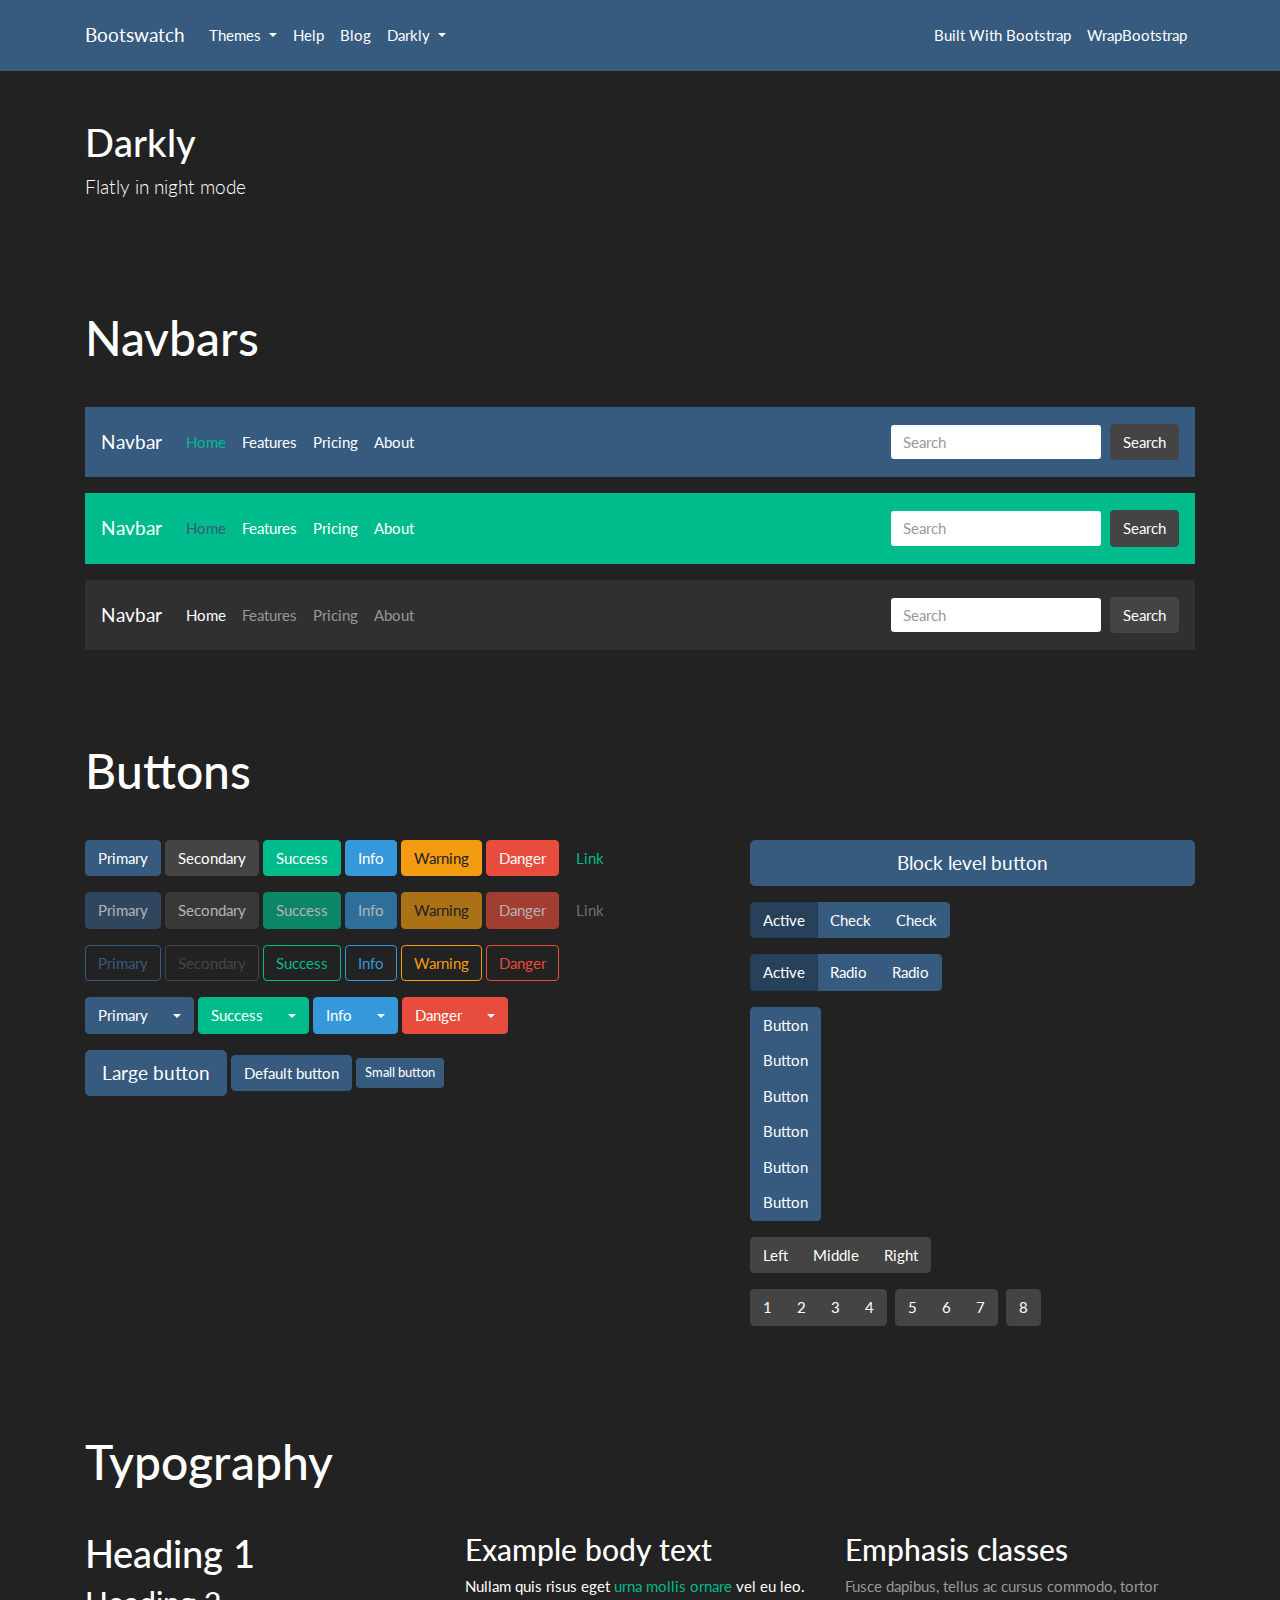
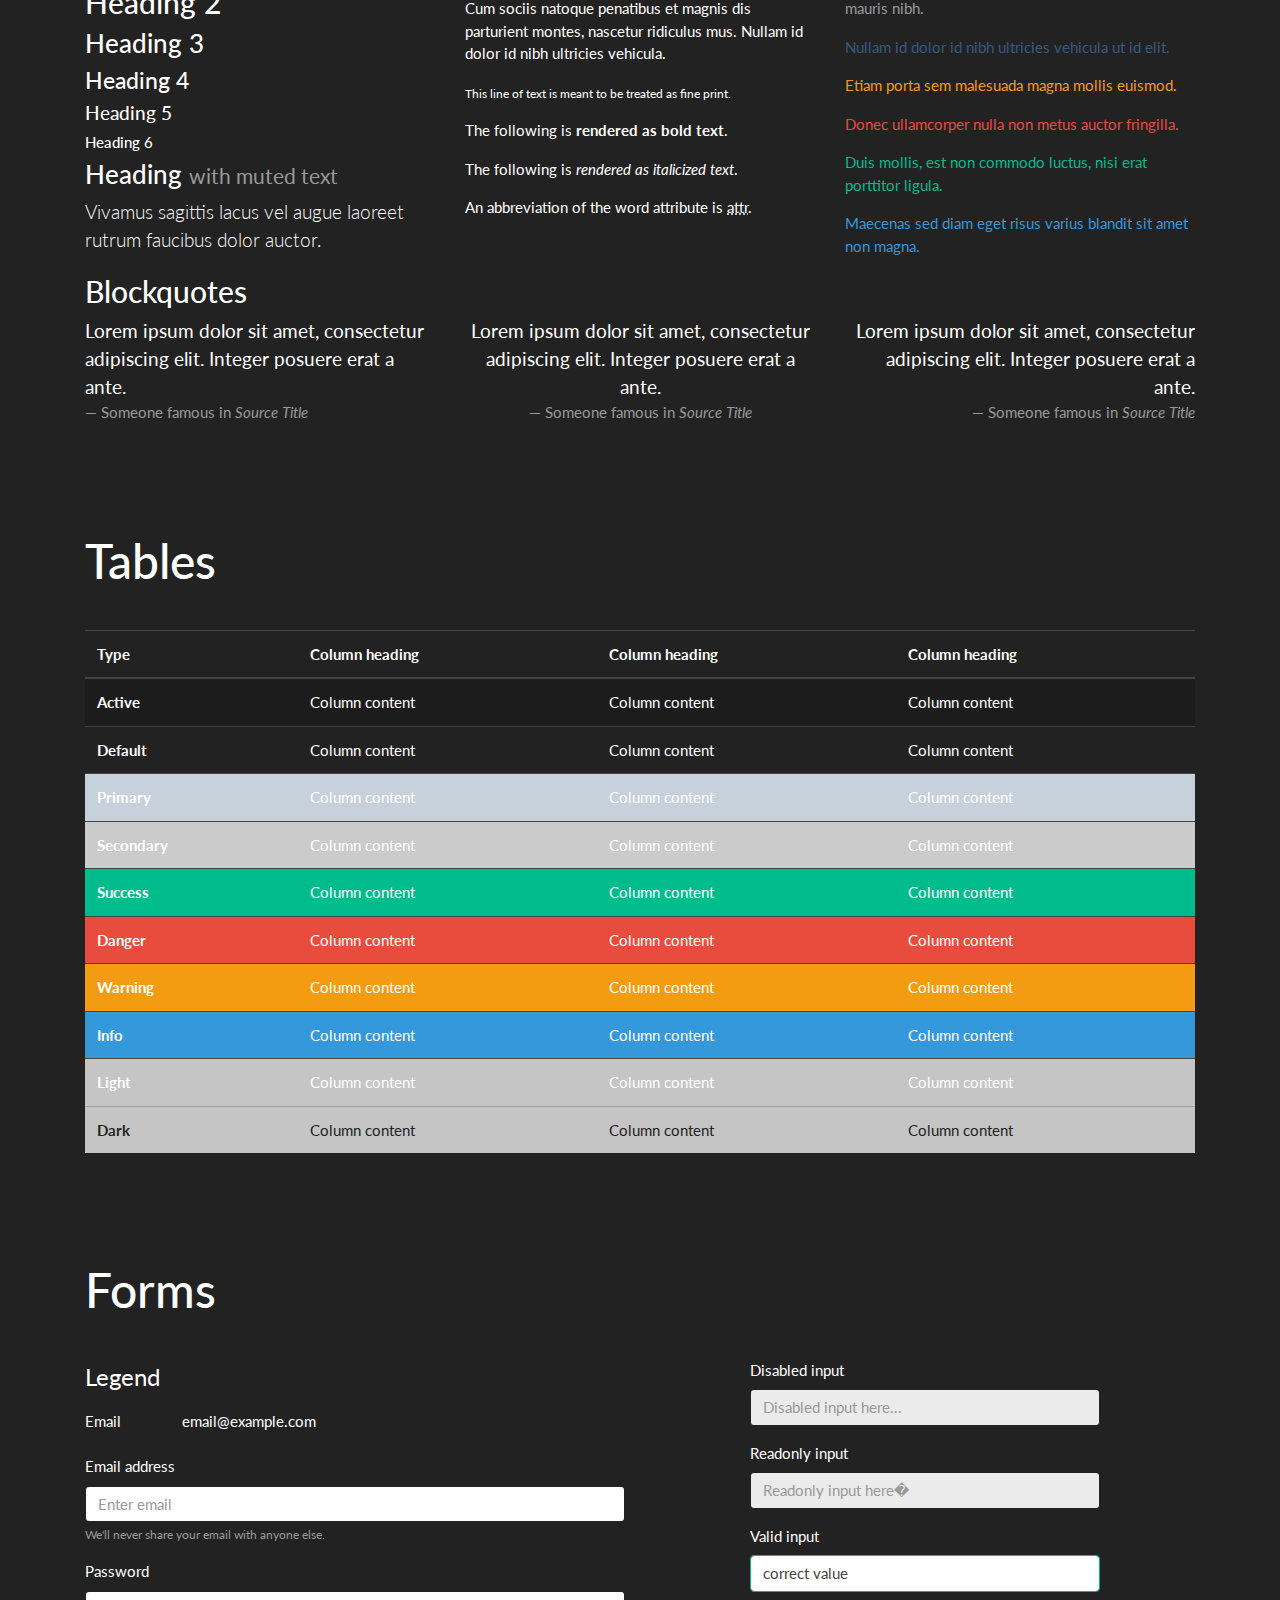
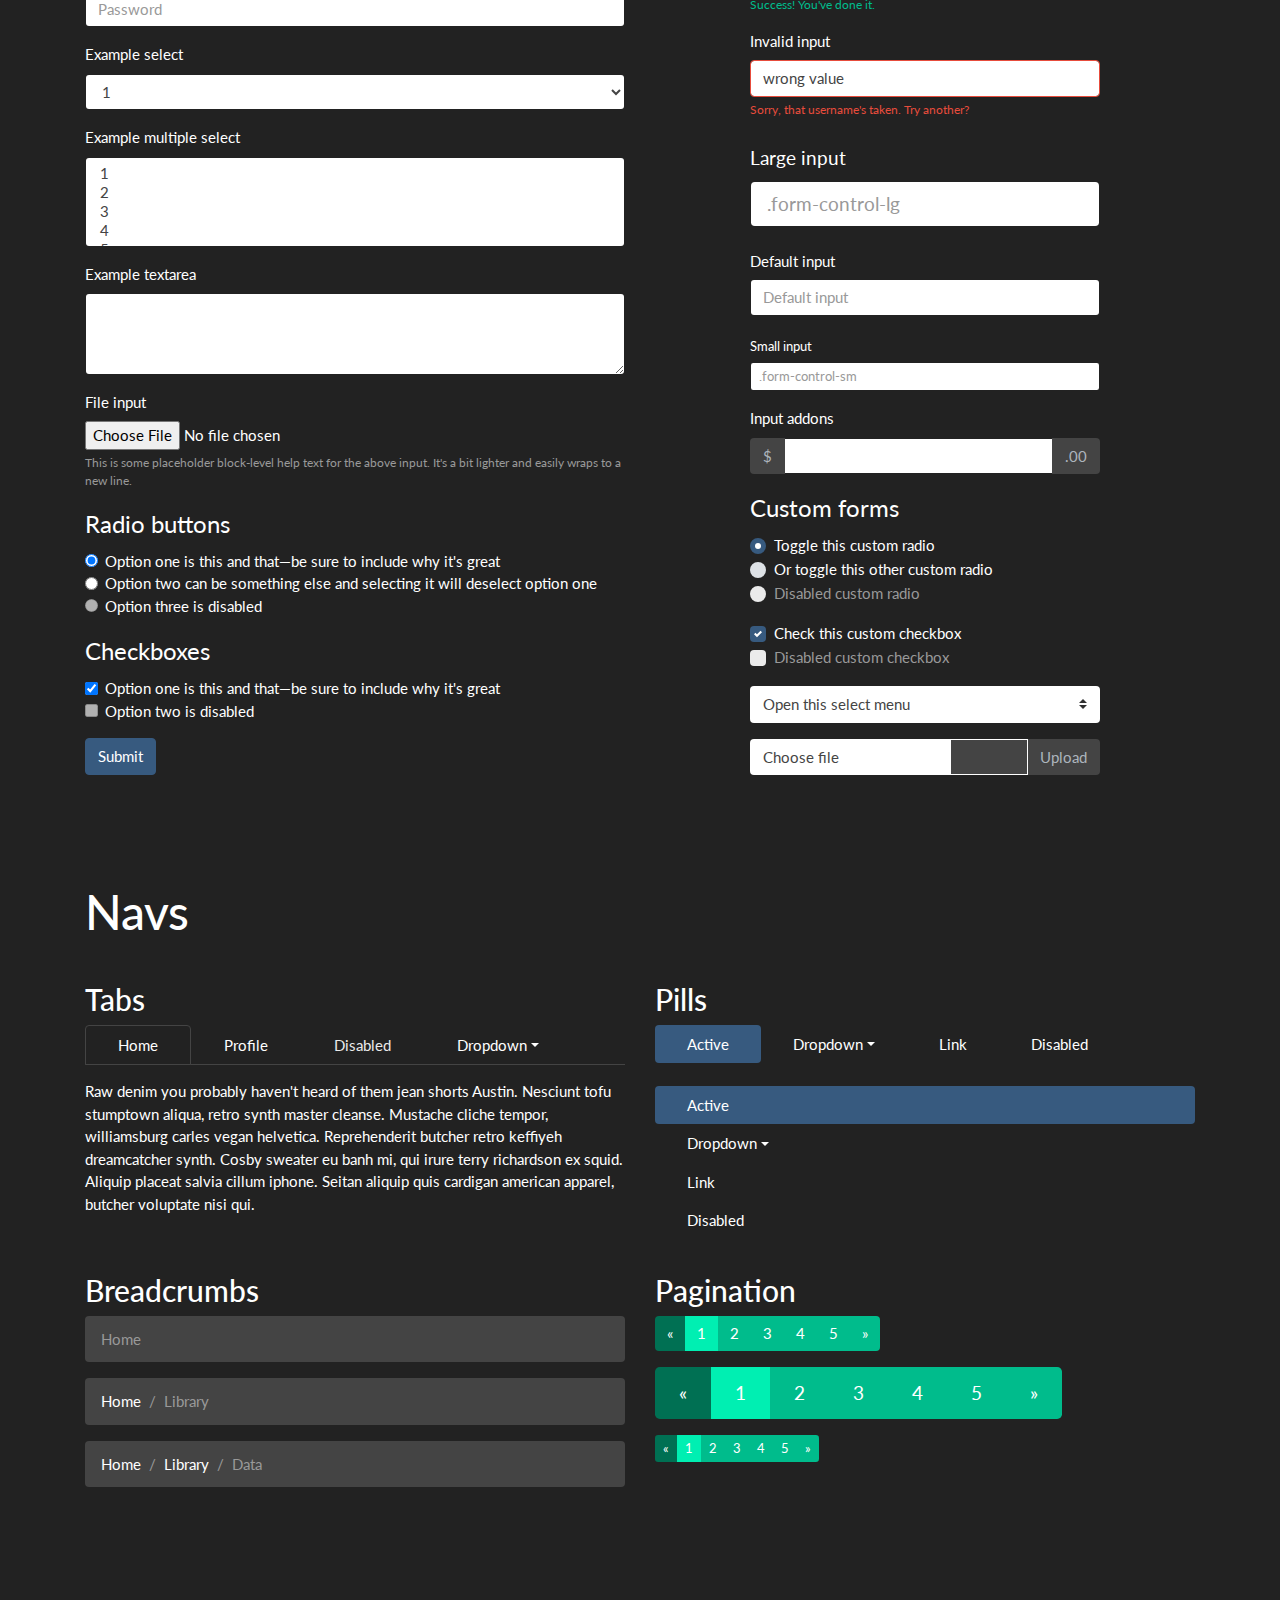
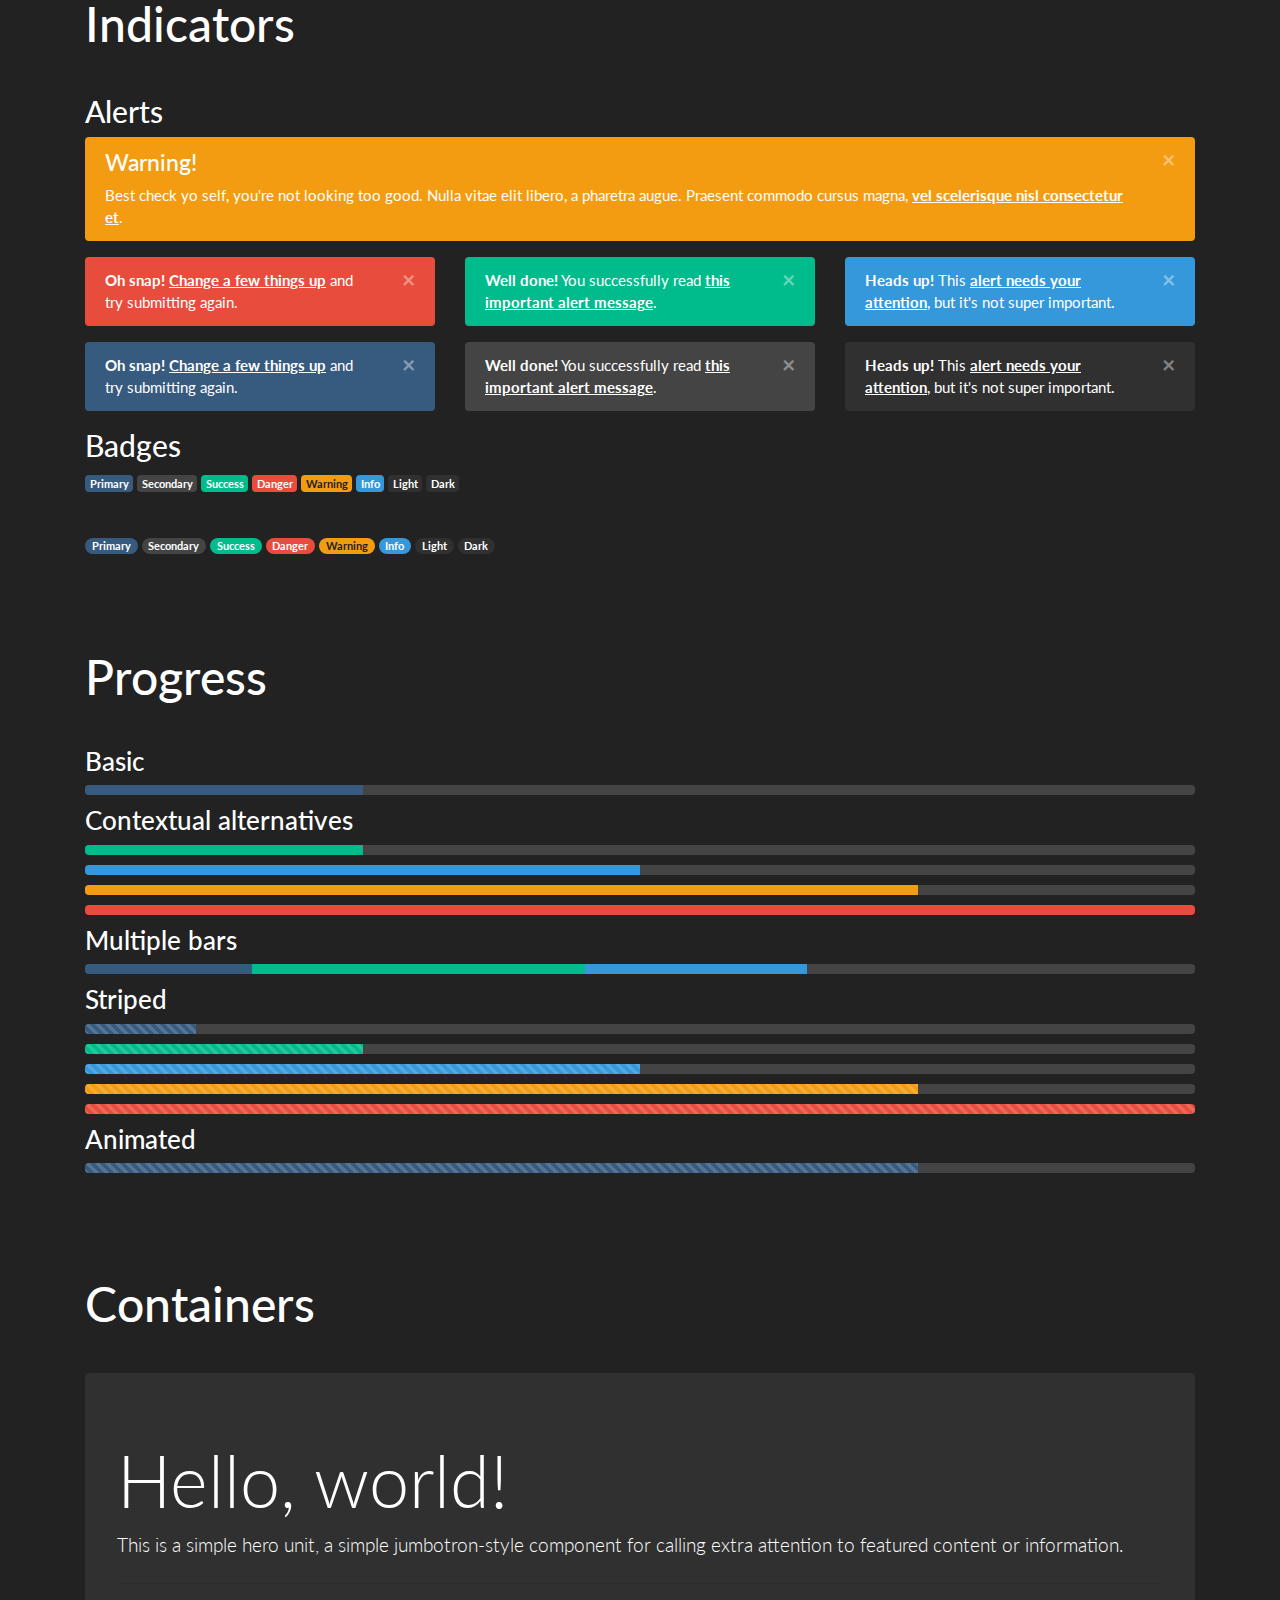
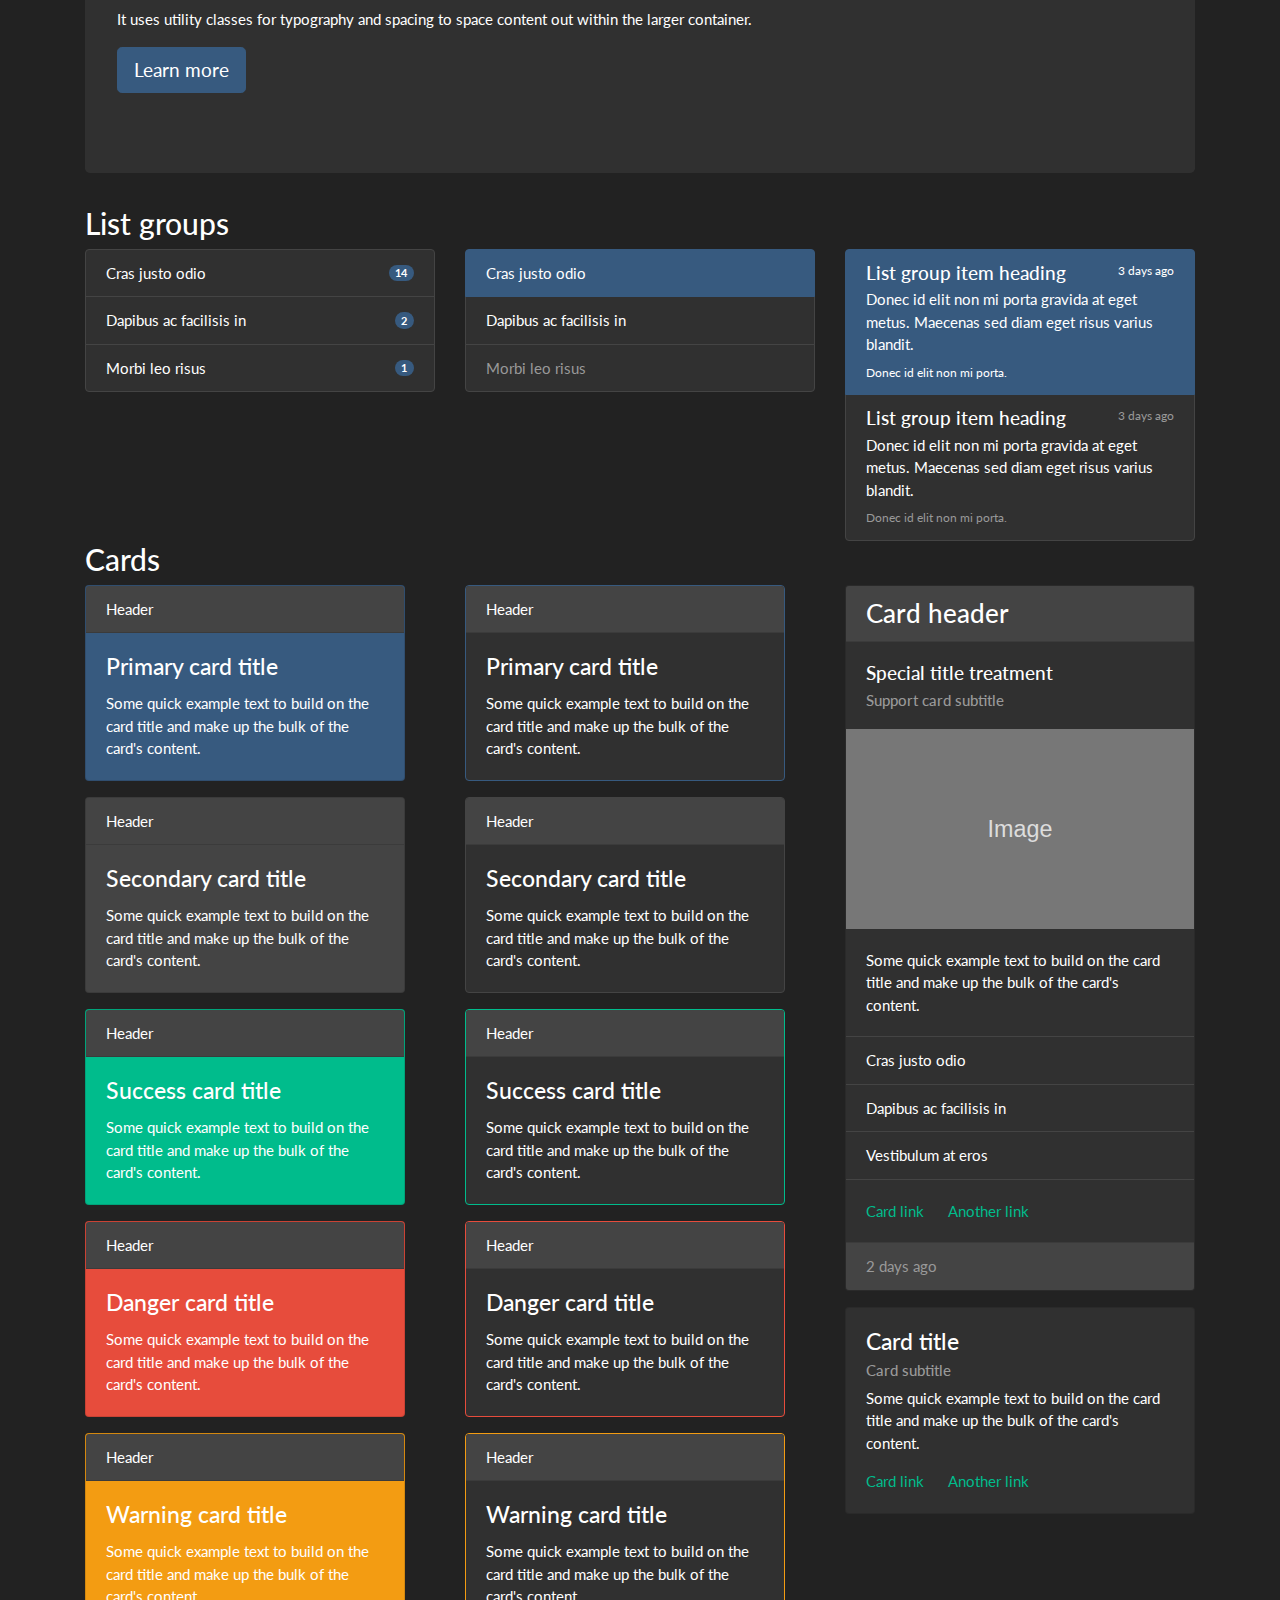
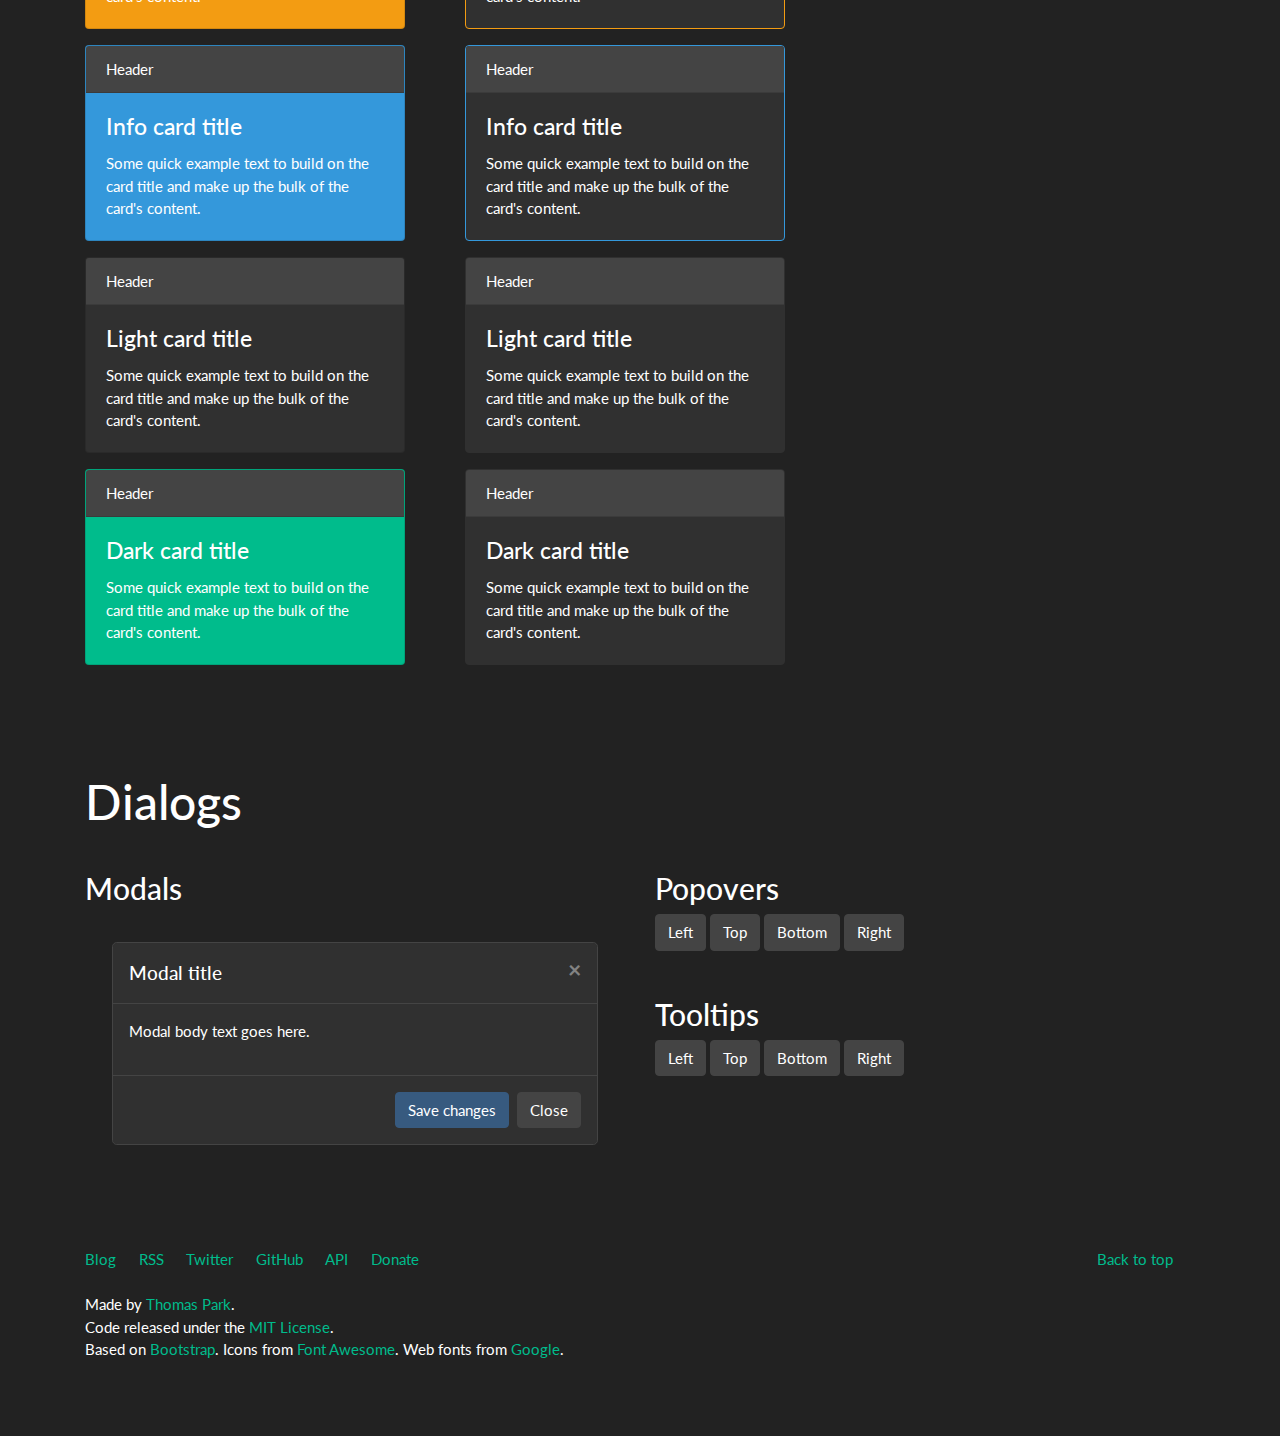
==== index.html @ b09c3e18 "Add files via upload" ====
<!DOCTYPE html>
<html lang="en">
  <head>
    <meta charset="utf-8">
    <title>Bootswatch: Darkly</title>
    <meta name="viewport" content="width=device-width, initial-scale=1">
    <meta http-equiv="X-UA-Compatible" content="IE=edge" />
    <link rel="stylesheet" href="bootstrap.css" media="screen">
    <link rel="stylesheet" href="bootstrap.min.css">
    <script>

     var _gaq = _gaq || [];
      _gaq.push(['_setAccount', 'UA-23019901-1']);
      _gaq.push(['_setDomainName', "bootswatch.com"]);
        _gaq.push(['_setAllowLinker', true]);
      _gaq.push(['_trackPageview']);

     (function() {
       var ga = document.createElement('script'); ga.type = 'text/javascript'; ga.async = true;
       ga.src = ('https:' == document.location.protocol ? 'https://ssl' : 'http://www') + '.google-analytics.com/ga.js';
       var s = document.getElementsByTagName('script')[0]; s.parentNode.insertBefore(ga, s);
     })();

    </script>
  </head>
  <body>
    <div class="navbar navbar-expand-lg fixed-top navbar-dark bg-primary">
      <div class="container">
        <a href="../" class="navbar-brand">Bootswatch</a>
        <button class="navbar-toggler" type="button" data-toggle="collapse" data-target="#navbarResponsive" aria-controls="navbarResponsive" aria-expanded="false" aria-label="Toggle navigation">
          <span class="navbar-toggler-icon"></span>
        </button>
        <div class="collapse navbar-collapse" id="navbarResponsive">
          <ul class="navbar-nav">
            <li class="nav-item dropdown">
              <a class="nav-link dropdown-toggle" data-toggle="dropdown" href="#" id="themes">Themes <span class="caret"></span></a>
              <div class="dropdown-menu" aria-labelledby="themes">
                <a class="dropdown-item" href="../default/">Default</a>
                <div class="dropdown-divider"></div>
                <a class="dropdown-item" href="../cerulean/">Cerulean</a>
                <a class="dropdown-item" href="../cosmo/">Cosmo</a>
                <a class="dropdown-item" href="../cyborg/">Cyborg</a>
                <a class="dropdown-item" href="../darkly/">Darkly</a>
                <a class="dropdown-item" href="../flatly/">Flatly</a>
                <a class="dropdown-item" href="../journal/">Journal</a>
                <a class="dropdown-item" href="../litera/">Litera</a>
                <a class="dropdown-item" href="../lumen/">Lumen</a>
                <a class="dropdown-item" href="../lux/">Lux</a>
                <a class="dropdown-item" href="../materia/">Materia</a>
                <a class="dropdown-item" href="../minty/">Minty</a>
                <a class="dropdown-item" href="../pulse/">Pulse</a>
                <a class="dropdown-item" href="../sandstone/">Sandstone</a>
                <a class="dropdown-item" href="../simplex/">Simplex</a>
                <a class="dropdown-item" href="../sketchy/">Sketchy</a>
                <a class="dropdown-item" href="../slate/">Slate</a>
                <a class="dropdown-item" href="../solar/">Solar</a>
                <a class="dropdown-item" href="../spacelab/">Spacelab</a>
                <a class="dropdown-item" href="../superhero/">Superhero</a>
                <a class="dropdown-item" href="../united/">United</a>
                <a class="dropdown-item" href="../yeti/">Yeti</a>
              </div>
            </li>
            <li class="nav-item">
              <a class="nav-link" href="../help/">Help</a>
            </li>
            <li class="nav-item">
              <a class="nav-link" href="http://blog.bootswatch.com">Blog</a>
            </li>
            <li class="nav-item dropdown">
              <a class="nav-link dropdown-toggle" data-toggle="dropdown" href="#" id="download">Darkly <span class="caret"></span></a>
              <div class="dropdown-menu" aria-labelledby="download">
                <a class="dropdown-item" href="https://jsfiddle.net/bootswatch/1172d9hh/">Open in JSFiddle</a>
                <div class="dropdown-divider"></div>
                <a class="dropdown-item" href="../4/darkly/bootstrap.min.css">bootstrap.min.css</a>
                <a class="dropdown-item" href="../4/darkly/bootstrap.css">bootstrap.css</a>
                <div class="dropdown-divider"></div>
                <a class="dropdown-item" href="../4/darkly/_variables.scss">_variables.scss</a>
                <a class="dropdown-item" href="../4/darkly/_bootswatch.scss">_bootswatch.scss</a>
              </div>
            </li>
          </ul>

          <ul class="nav navbar-nav ml-auto">
            <li class="nav-item">
              <a class="nav-link" href="http://builtwithbootstrap.com/" target="_blank">Built With Bootstrap</a>
            </li>
            <li class="nav-item">
              <a class="nav-link" href="https://wrapbootstrap.com/?ref=bsw" target="_blank">WrapBootstrap</a>
            </li>
          </ul>

        </div>
      </div>
    </div>


    <div class="container">

      <div class="page-header" id="banner">
        <div class="row">
          <div class="col-lg-8 col-md-7 col-sm-6">
            <h1>Darkly</h1>
            <p class="lead">Flatly in night mode</p>
          </div>
          <div class="col-lg-4 col-md-5 col-sm-6">
            <div class="sponsor">
              <script async type="text/javascript" src="//cdn.carbonads.com/carbon.js?zoneid=1673&serve=C6AILKT&placement=bootswatchcom" id="_carbonads_js"></script>
            </div>
          </div>
        </div>
      </div>

      <!-- Navbar
      ================================================== -->
      <div class="bs-docs-section clearfix">
        <div class="row">
          <div class="col-lg-12">
            <div class="page-header">
              <h1 id="navbars">Navbars</h1>
            </div>

            <div class="bs-component">
              <nav class="navbar navbar-expand-lg navbar-dark bg-primary">
                <a class="navbar-brand" href="#">Navbar</a>
                <button class="navbar-toggler" type="button" data-toggle="collapse" data-target="#navbarColor01" aria-controls="navbarColor01" aria-expanded="false" aria-label="Toggle navigation">
                  <span class="navbar-toggler-icon"></span>
                </button>

                <div class="collapse navbar-collapse" id="navbarColor01">
                  <ul class="navbar-nav mr-auto">
                    <li class="nav-item active">
                      <a class="nav-link" href="#">Home <span class="sr-only">(current)</span></a>
                    </li>
                    <li class="nav-item">
                      <a class="nav-link" href="#">Features</a>
                    </li>
                    <li class="nav-item">
                      <a class="nav-link" href="#">Pricing</a>
                    </li>
                    <li class="nav-item">
                      <a class="nav-link" href="#">About</a>
                    </li>
                  </ul>
                  <form class="form-inline my-2 my-lg-0">
                    <input class="form-control mr-sm-2" type="text" placeholder="Search">
                    <button class="btn btn-secondary my-2 my-sm-0" type="submit">Search</button>
                  </form>
                </div>
              </nav>
            </div>

            <div class="bs-component">
              <nav class="navbar navbar-expand-lg navbar-dark bg-dark">
                <a class="navbar-brand" href="#">Navbar</a>
                <button class="navbar-toggler" type="button" data-toggle="collapse" data-target="#navbarColor02" aria-controls="navbarColor02" aria-expanded="false" aria-label="Toggle navigation">
                  <span class="navbar-toggler-icon"></span>
                </button>

                <div class="collapse navbar-collapse" id="navbarColor02">
                  <ul class="navbar-nav mr-auto">
                    <li class="nav-item active">
                      <a class="nav-link" href="#">Home <span class="sr-only">(current)</span></a>
                    </li>
                    <li class="nav-item">
                      <a class="nav-link" href="#">Features</a>
                    </li>
                    <li class="nav-item">
                      <a class="nav-link" href="#">Pricing</a>
                    </li>
                    <li class="nav-item">
                      <a class="nav-link" href="#">About</a>
                    </li>
                  </ul>
                  <form class="form-inline my-2 my-lg-0">
                    <input class="form-control mr-sm-2" type="text" placeholder="Search">
                    <button class="btn btn-secondary my-2 my-sm-0" type="submit">Search</button>
                  </form>
                </div>
              </nav>
            </div>

            <div class="bs-component">
              <nav class="navbar navbar-expand-lg navbar-light bg-light">
                <a class="navbar-brand" href="#">Navbar</a>
                <button class="navbar-toggler" type="button" data-toggle="collapse" data-target="#navbarColor03" aria-controls="navbarColor03" aria-expanded="false" aria-label="Toggle navigation">
                  <span class="navbar-toggler-icon"></span>
                </button>

                <div class="collapse navbar-collapse" id="navbarColor03">
                  <ul class="navbar-nav mr-auto">
                    <li class="nav-item active">
                      <a class="nav-link" href="#">Home <span class="sr-only">(current)</span></a>
                    </li>
                    <li class="nav-item">
                      <a class="nav-link" href="#">Features</a>
                    </li>
                    <li class="nav-item">
                      <a class="nav-link" href="#">Pricing</a>
                    </li>
                    <li class="nav-item">
                      <a class="nav-link" href="#">About</a>
                    </li>
                  </ul>
                  <form class="form-inline my-2 my-lg-0">
                    <input class="form-control mr-sm-2" type="text" placeholder="Search">
                    <button class="btn btn-secondary my-2 my-sm-0" type="submit">Search</button>
                  </form>
                </div>
              </nav>
            </div>

          </div>
        </div>
      </div>


      <!-- Buttons
      ================================================== -->
      <div class="bs-docs-section">
        <div class="page-header">
          <div class="row">
            <div class="col-lg-12">
              <h1 id="buttons">Buttons</h1>
            </div>
          </div>
        </div>

        <div class="row">
          <div class="col-lg-7">

            <p class="bs-component">
              <button type="button" class="btn btn-primary">Primary</button>
              <button type="button" class="btn btn-secondary">Secondary</button>
              <button type="button" class="btn btn-success">Success</button>
              <button type="button" class="btn btn-info">Info</button>
              <button type="button" class="btn btn-warning">Warning</button>
              <button type="button" class="btn btn-danger">Danger</button>
              <button type="button" class="btn btn-link">Link</button>
            </p>

            <p class="bs-component">
              <button type="button" class="btn btn-primary disabled">Primary</button>
              <button type="button" class="btn btn-secondary disabled">Secondary</button>
              <button type="button" class="btn btn-success disabled">Success</button>
              <button type="button" class="btn btn-info disabled">Info</button>
              <button type="button" class="btn btn-warning disabled">Warning</button>
              <button type="button" class="btn btn-danger disabled">Danger</button>
              <button type="button" class="btn btn-link disabled">Link</button>
            </p>

            <p class="bs-component">
              <button type="button" class="btn btn-outline-primary">Primary</button>
              <button type="button" class="btn btn-outline-secondary">Secondary</button>
              <button type="button" class="btn btn-outline-success">Success</button>
              <button type="button" class="btn btn-outline-info">Info</button>
              <button type="button" class="btn btn-outline-warning">Warning</button>
              <button type="button" class="btn btn-outline-danger">Danger</button>
            </p>

            <div class="bs-component">
              <div class="btn-group" role="group" aria-label="Button group with nested dropdown">
                <button type="button" class="btn btn-primary">Primary</button>
                <div class="btn-group" role="group">
                  <button id="btnGroupDrop1" type="button" class="btn btn-primary dropdown-toggle" data-toggle="dropdown" aria-haspopup="true" aria-expanded="false"></button>
                  <div class="dropdown-menu" aria-labelledby="btnGroupDrop1">
                    <a class="dropdown-item" href="#">Dropdown link</a>
                    <a class="dropdown-item" href="#">Dropdown link</a>
                  </div>
                </div>
              </div>

              <div class="btn-group" role="group" aria-label="Button group with nested dropdown">
                <button type="button" class="btn btn-success">Success</button>
                <div class="btn-group" role="group">
                  <button id="btnGroupDrop2" type="button" class="btn btn-success dropdown-toggle" data-toggle="dropdown" aria-haspopup="true" aria-expanded="false"></button>
                  <div class="dropdown-menu" aria-labelledby="btnGroupDrop2">
                    <a class="dropdown-item" href="#">Dropdown link</a>
                    <a class="dropdown-item" href="#">Dropdown link</a>
                  </div>
                </div>
              </div>
              
              <div class="btn-group" role="group" aria-label="Button group with nested dropdown">
                <button type="button" class="btn btn-info">Info</button>
                <div class="btn-group" role="group">
                  <button id="btnGroupDrop3" type="button" class="btn btn-info dropdown-toggle" data-toggle="dropdown" aria-haspopup="true" aria-expanded="false"></button>
                  <div class="dropdown-menu" aria-labelledby="btnGroupDrop3">
                    <a class="dropdown-item" href="#">Dropdown link</a>
                    <a class="dropdown-item" href="#">Dropdown link</a>
                  </div>
                </div>
              </div>
              
              <div class="btn-group" role="group" aria-label="Button group with nested dropdown">
                <button type="button" class="btn btn-danger">Danger</button>
                <div class="btn-group" role="group">
                  <button id="btnGroupDrop4" type="button" class="btn btn-danger dropdown-toggle" data-toggle="dropdown" aria-haspopup="true" aria-expanded="false"></button>
                  <div class="dropdown-menu" aria-labelledby="btnGroupDrop4">
                    <a class="dropdown-item" href="#">Dropdown link</a>
                    <a class="dropdown-item" href="#">Dropdown link</a>
                  </div>
                </div>
              </div>
            </div>

            <div class="bs-component">
              <button type="button" class="btn btn-primary btn-lg">Large button</button>
              <button type="button" class="btn btn-primary">Default button</button>
              <button type="button" class="btn btn-primary btn-sm">Small button</button>
            </div>

          </div>
          <div class="col-lg-5">

            <p class="bs-component">
              <button type="button" class="btn btn-primary btn-lg btn-block">Block level button</button>
            </p>

            <div class="bs-component" style="margin-bottom: 15px;">
              <div class="btn-group btn-group-toggle" data-toggle="buttons">
                <label class="btn btn-primary active">
                  <input type="checkbox" checked autocomplete="off"> Active
                </label>
                <label class="btn btn-primary">
                  <input type="checkbox" autocomplete="off"> Check
                </label>
                <label class="btn btn-primary">
                  <input type="checkbox" autocomplete="off"> Check
                </label>
              </div>
            </div>

            <div class="bs-component" style="margin-bottom: 15px;">
              <div class="btn-group btn-group-toggle" data-toggle="buttons">
                <label class="btn btn-primary active">
                  <input type="radio" name="options" id="option1" autocomplete="off" checked> Active
                </label>
                <label class="btn btn-primary">
                  <input type="radio" name="options" id="option2" autocomplete="off"> Radio
                </label>
                <label class="btn btn-primary">
                  <input type="radio" name="options" id="option3" autocomplete="off"> Radio
                </label>
              </div>
            </div>

            <div class="bs-component">
              <div class="btn-group-vertical" data-toggle="buttons">
                <button type="button" class="btn btn-primary">Button</button>
                <button type="button" class="btn btn-primary">Button</button>
                <button type="button" class="btn btn-primary">Button</button>
                <button type="button" class="btn btn-primary">Button</button>
                <button type="button" class="btn btn-primary">Button</button>
                <button type="button" class="btn btn-primary">Button</button>
              </div>
            </div>

            <div class="bs-component" style="margin-bottom: 15px;">
              <div class="btn-group" role="group" aria-label="Basic example">
                <button type="button" class="btn btn-secondary">Left</button>
                <button type="button" class="btn btn-secondary">Middle</button>
                <button type="button" class="btn btn-secondary">Right</button>
              </div>
            </div>

            <div class="bs-component" style="margin-bottom: 15px;">
              <div class="btn-toolbar" role="toolbar" aria-label="Toolbar with button groups">
                <div class="btn-group mr-2" role="group" aria-label="First group">
                  <button type="button" class="btn btn-secondary">1</button>
                  <button type="button" class="btn btn-secondary">2</button>
                  <button type="button" class="btn btn-secondary">3</button>
                  <button type="button" class="btn btn-secondary">4</button>
                </div>
                <div class="btn-group mr-2" role="group" aria-label="Second group">
                  <button type="button" class="btn btn-secondary">5</button>
                  <button type="button" class="btn btn-secondary">6</button>
                  <button type="button" class="btn btn-secondary">7</button>
                </div>
                <div class="btn-group" role="group" aria-label="Third group">
                  <button type="button" class="btn btn-secondary">8</button>
                </div>
              </div>
            </div>

          </div>
        </div>
      </div>

      <!-- Typography
      ================================================== -->
      <div class="bs-docs-section">
        <div class="row">
          <div class="col-lg-12">
            <div class="page-header">
              <h1 id="typography">Typography</h1>
            </div>
          </div>
        </div>

        <!-- Headings -->

        <div class="row">
          <div class="col-lg-4">
            <div class="bs-component">
              <h1>Heading 1</h1>
              <h2>Heading 2</h2>
              <h3>Heading 3</h3>
              <h4>Heading 4</h4>
              <h5>Heading 5</h5>
              <h6>Heading 6</h6>
              <h3>
                Heading
                <small class="text-muted">with muted text</small>
              </h3>
              <p class="lead">Vivamus sagittis lacus vel augue laoreet rutrum faucibus dolor auctor.</p>
            </div>
          </div>
          <div class="col-lg-4">
            <div class="bs-component">
              <h2>Example body text</h2>
              <p>Nullam quis risus eget <a href="#">urna mollis ornare</a> vel eu leo. Cum sociis natoque penatibus et magnis dis parturient montes, nascetur ridiculus mus. Nullam id dolor id nibh ultricies vehicula.</p>
              <p><small>This line of text is meant to be treated as fine print.</small></p>
              <p>The following is <strong>rendered as bold text</strong>.</p>
              <p>The following is <em>rendered as italicized text</em>.</p>
              <p>An abbreviation of the word attribute is <abbr title="attribute">attr</abbr>.</p>
            </div>

          </div>
          <div class="col-lg-4">
            <div class="bs-component">
              <h2>Emphasis classes</h2>
              <p class="text-muted">Fusce dapibus, tellus ac cursus commodo, tortor mauris nibh.</p>
              <p class="text-primary">Nullam id dolor id nibh ultricies vehicula ut id elit.</p>
              <p class="text-warning">Etiam porta sem malesuada magna mollis euismod.</p>
              <p class="text-danger">Donec ullamcorper nulla non metus auctor fringilla.</p>
              <p class="text-success">Duis mollis, est non commodo luctus, nisi erat porttitor ligula.</p>
              <p class="text-info">Maecenas sed diam eget risus varius blandit sit amet non magna.</p>
            </div>

          </div>
        </div>

        <!-- Blockquotes -->

        <div class="row">
          <div class="col-lg-12">
            <h2 id="type-blockquotes">Blockquotes</h2>
          </div>
        </div>
        <div class="row">
          <div class="col-lg-4">
            <div class="bs-component">
              <blockquote class="blockquote">
                <p class="mb-0">Lorem ipsum dolor sit amet, consectetur adipiscing elit. Integer posuere erat a ante.</p>
                <footer class="blockquote-footer">Someone famous in <cite title="Source Title">Source Title</cite></footer>
              </blockquote>
            </div>
          </div>
          <div class="col-lg-4">
            <div class="bs-component">
              <blockquote class="blockquote text-center">
                <p class="mb-0">Lorem ipsum dolor sit amet, consectetur adipiscing elit. Integer posuere erat a ante.</p>
                <footer class="blockquote-footer">Someone famous in <cite title="Source Title">Source Title</cite></footer>
              </blockquote>
            </div>
          </div>
          <div class="col-lg-4">
            <div class="bs-component">
              <blockquote class="blockquote text-right">
                <p class="mb-0">Lorem ipsum dolor sit amet, consectetur adipiscing elit. Integer posuere erat a ante.</p>
                <footer class="blockquote-footer">Someone famous in <cite title="Source Title">Source Title</cite></footer>
              </blockquote>
            </div>
          </div>
        </div>
      </div>

      <!-- Tables
      ================================================== -->
      <div class="bs-docs-section">

        <div class="row">
          <div class="col-lg-12">
            <div class="page-header">
              <h1 id="tables">Tables</h1>
            </div>

            <div class="bs-component">
              <table class="table table-hover">
                <thead>
                  <tr>
                    <th scope="col">Type</th>
                    <th scope="col">Column heading</th>
                    <th scope="col">Column heading</th>
                    <th scope="col">Column heading</th>
                  </tr>
                </thead>
                <tbody>
                  <tr class="table-active">
                    <th scope="row">Active</th>
                    <td>Column content</td>
                    <td>Column content</td>
                    <td>Column content</td>
                  </tr>
                  <tr>
                    <th scope="row">Default</th>
                    <td>Column content</td>
                    <td>Column content</td>
                    <td>Column content</td>
                  </tr>
                  <tr class="table-primary">
                    <th scope="row">Primary</th>
                    <td>Column content</td>
                    <td>Column content</td>
                    <td>Column content</td>
                  </tr>
                  <tr class="table-secondary">
                    <th scope="row">Secondary</th>
                    <td>Column content</td>
                    <td>Column content</td>
                    <td>Column content</td>
                  </tr>
                  <tr class="table-success">
                    <th scope="row">Success</th>
                    <td>Column content</td>
                    <td>Column content</td>
                    <td>Column content</td>
                  </tr>
                  <tr class="table-danger">
                    <th scope="row">Danger</th>
                    <td>Column content</td>
                    <td>Column content</td>
                    <td>Column content</td>
                  </tr>
                  <tr class="table-warning">
                    <th scope="row">Warning</th>
                    <td>Column content</td>
                    <td>Column content</td>
                    <td>Column content</td>
                  </tr>
                  <tr class="table-info">
                    <th scope="row">Info</th>
                    <td>Column content</td>
                    <td>Column content</td>
                    <td>Column content</td>
                  </tr>
                  <tr class="table-light">
                    <th scope="row">Light</th>
                    <td>Column content</td>
                    <td>Column content</td>
                    <td>Column content</td>
                  </tr>
                  <tr class="table-dark">
                    <th scope="row">Dark</th>
                    <td>Column content</td>
                    <td>Column content</td>
                    <td>Column content</td>
                  </tr>
                </tbody>
              </table> 
            </div><!-- /example -->
          </div>
        </div>
      </div>

      <!-- Forms
      ================================================== -->
      <div class="bs-docs-section">
        <div class="row">
          <div class="col-lg-12">
            <div class="page-header">
              <h1 id="forms">Forms</h1>
            </div>
          </div>
        </div>

        <div class="row">
          <div class="col-lg-6">
            <div class="bs-component">
              <form>
                <fieldset>
                  <legend>Legend</legend>
                  <div class="form-group row">
                    <label for="staticEmail" class="col-sm-2 col-form-label">Email</label>
                    <div class="col-sm-10">
                      <input type="text" readonly class="form-control-plaintext" id="staticEmail" value="email@example.com">
                    </div>
                  </div>
                  <div class="form-group">
                    <label for="exampleInputEmail1">Email address</label>
                    <input type="email" class="form-control" id="exampleInputEmail1" aria-describedby="emailHelp" placeholder="Enter email">
                    <small id="emailHelp" class="form-text text-muted">We'll never share your email with anyone else.</small>
                  </div>
                  <div class="form-group">
                    <label for="exampleInputPassword1">Password</label>
                    <input type="password" class="form-control" id="exampleInputPassword1" placeholder="Password">
                  </div>
                  <div class="form-group">
                    <label for="exampleSelect1">Example select</label>
                    <select class="form-control" id="exampleSelect1">
                      <option>1</option>
                      <option>2</option>
                      <option>3</option>
                      <option>4</option>
                      <option>5</option>
                    </select>
                  </div>
                  <div class="form-group">
                    <label for="exampleSelect2">Example multiple select</label>
                    <select multiple class="form-control" id="exampleSelect2">
                      <option>1</option>
                      <option>2</option>
                      <option>3</option>
                      <option>4</option>
                      <option>5</option>
                    </select>
                  </div>
                  <div class="form-group">
                    <label for="exampleTextarea">Example textarea</label>
                    <textarea class="form-control" id="exampleTextarea" rows="3"></textarea>
                  </div>
                  <div class="form-group">
                    <label for="exampleInputFile">File input</label>
                    <input type="file" class="form-control-file" id="exampleInputFile" aria-describedby="fileHelp">
                    <small id="fileHelp" class="form-text text-muted">This is some placeholder block-level help text for the above input. It's a bit lighter and easily wraps to a new line.</small>
                  </div>
                  <fieldset class="form-group">
                    <legend>Radio buttons</legend>
                    <div class="form-check">
                      <label class="form-check-label">
                        <input type="radio" class="form-check-input" name="optionsRadios" id="optionsRadios1" value="option1" checked>
                        Option one is this and that&mdash;be sure to include why it's great
                      </label>
                    </div>
                    <div class="form-check">
                    <label class="form-check-label">
                        <input type="radio" class="form-check-input" name="optionsRadios" id="optionsRadios2" value="option2">
                        Option two can be something else and selecting it will deselect option one
                      </label>
                    </div>
                    <div class="form-check disabled">
                    <label class="form-check-label">
                        <input type="radio" class="form-check-input" name="optionsRadios" id="optionsRadios3" value="option3" disabled>
                        Option three is disabled
                      </label>
                    </div>
                  </fieldset>
                  <fieldset class="form-group">
                    <legend>Checkboxes</legend>
                    <div class="form-check">
                      <label class="form-check-label">
                        <input class="form-check-input" type="checkbox" value="" checked>
                        Option one is this and that&mdash;be sure to include why it's great
                      </label>
                    </div>
                    <div class="form-check disabled">
                      <label class="form-check-label">
                        <input class="form-check-input" type="checkbox" value="" disabled>
                        Option two is disabled
                      </label>
                    </div>
                  </fieldset>
                  <button type="submit" class="btn btn-primary">Submit</button>
                </fieldset>
              </form>
            </div>
          </div>
          <div class="col-lg-4 offset-lg-1">

            <form class="bs-component">
              <div class="form-group">
                <fieldset disabled>
                  <label class="control-label" for="disabledInput">Disabled input</label>
                  <input class="form-control" id="disabledInput" type="text" placeholder="Disabled input here..." disabled="">
                </fieldset>
              </div>

              <div class="form-group">
                <fieldset>
                  <label class="control-label" for="readOnlyInput">Readonly input</label>
                  <input class="form-control" id="readOnlyInput" type="text" placeholder="Readonly input here�" readonly>
                </fieldset>
              </div>

              <div class="form-group has-success">
                <label class="form-control-label" for="inputSuccess1">Valid input</label>
                <input type="text" value="correct value" class="form-control is-valid" id="inputValid">
                <div class="valid-feedback">Success! You've done it.</div>
              </div>

              <div class="form-group has-danger">
                <label class="form-control-label" for="inputDanger1">Invalid input</label>
                <input type="text" value="wrong value" class="form-control is-invalid" id="inputInvalid">
                <div class="invalid-feedback">Sorry, that username's taken. Try another?</div>
              </div>

              <div class="form-group">
                <label class="col-form-label col-form-label-lg" for="inputLarge">Large input</label>
                <input class="form-control form-control-lg" type="text" placeholder=".form-control-lg" id="inputLarge">
              </div>

              <div class="form-group">
                <label class="col-form-label" for="inputDefault">Default input</label>
                <input type="text" class="form-control" placeholder="Default input" id="inputDefault">
              </div>

              <div class="form-group">
                <label class="col-form-label col-form-label-sm" for="inputSmall">Small input</label>
                <input class="form-control form-control-sm" type="text" placeholder=".form-control-sm" id="inputSmall">
              </div>

              <div class="form-group">
                <label class="control-label">Input addons</label>
                <div class="form-group">
                  <div class="input-group mb-3">
                    <div class="input-group-prepend">
                      <span class="input-group-text">$</span>
                    </div>
                    <input type="text" class="form-control" aria-label="Amount (to the nearest dollar)">
                    <div class="input-group-append">
                      <span class="input-group-text">.00</span>
                    </div>
                  </div>
                </div>
              </div>
            </form>

            <div class="bs-component">
              <fieldset>
                <legend>Custom forms</legend>
                <div class="form-group">
                  <div class="custom-control custom-radio">
                    <input type="radio" id="customRadio1" name="customRadio" class="custom-control-input" checked>
                    <label class="custom-control-label" for="customRadio1">Toggle this custom radio</label>
                  </div>
                  <div class="custom-control custom-radio">
                    <input type="radio" id="customRadio2" name="customRadio" class="custom-control-input">
                    <label class="custom-control-label" for="customRadio2">Or toggle this other custom radio</label>
                  </div>
                  <div class="custom-control custom-radio">
                    <input type="radio" id="customRadio3" name="customRadio" class="custom-control-input" disabled>
                    <label class="custom-control-label" for="customRadio3">Disabled custom radio</label>
                  </div>
                </div>
                <div class="form-group">
                  <div class="custom-control custom-checkbox">
                    <input type="checkbox" class="custom-control-input" id="customCheck1" checked>
                    <label class="custom-control-label" for="customCheck1">Check this custom checkbox</label>
                  </div>
                  <div class="custom-control custom-checkbox">
                    <input type="checkbox" class="custom-control-input" id="customCheck2" disabled>
                    <label class="custom-control-label" for="customCheck2">Disabled custom checkbox</label>
                  </div>
                </div>
                <div class="form-group">
                  <select class="custom-select">
                    <option selected>Open this select menu</option>
                    <option value="1">One</option>
                    <option value="2">Two</option>
                    <option value="3">Three</option>
                  </select>
                </div>
                <div class="form-group">
                  <div class="input-group mb-3">
                    <div class="custom-file">
                      <input type="file" class="custom-file-input" id="inputGroupFile02">
                      <label class="custom-file-label" for="inputGroupFile02">Choose file</label>
                    </div>
                    <div class="input-group-append">
                      <span class="input-group-text" id="">Upload</span>
                    </div>
                  </div>
                </div>
              </fieldset>
            </div>

          </div>
        </div>
      </div>

      <!-- Navs
      ================================================== -->
      <div class="bs-docs-section">

        <div class="row">
          <div class="col-lg-12">
            <div class="page-header">
              <h1 id="navs">Navs</h1>
            </div>
          </div>
        </div>

        <div class="row" style="margin-bottom: 2rem;">
          <div class="col-lg-6">
            <h2 id="nav-tabs">Tabs</h2>
            <div class="bs-component">
              <ul class="nav nav-tabs">
                <li class="nav-item">
                  <a class="nav-link active" data-toggle="tab" href="#home">Home</a>
                </li>
                <li class="nav-item">
                  <a class="nav-link" data-toggle="tab" href="#profile">Profile</a>
                </li>
                <li class="nav-item">
                  <a class="nav-link disabled" href="#">Disabled</a>
                </li>
                <li class="nav-item dropdown">
                  <a class="nav-link dropdown-toggle" data-toggle="dropdown" href="#" role="button" aria-haspopup="true" aria-expanded="false">Dropdown</a>
                  <div class="dropdown-menu">
                    <a class="dropdown-item" href="#">Action</a>
                    <a class="dropdown-item" href="#">Another action</a>
                    <a class="dropdown-item" href="#">Something else here</a>
                    <div class="dropdown-divider"></div>
                    <a class="dropdown-item" href="#">Separated link</a>
                  </div>
                </li>
              </ul>
              <div id="myTabContent" class="tab-content">
                <div class="tab-pane fade show active" id="home">
                  <p>Raw denim you probably haven't heard of them jean shorts Austin. Nesciunt tofu stumptown aliqua, retro synth master cleanse. Mustache cliche tempor, williamsburg carles vegan helvetica. Reprehenderit butcher retro keffiyeh dreamcatcher synth. Cosby sweater eu banh mi, qui irure terry richardson ex squid. Aliquip placeat salvia cillum iphone. Seitan aliquip quis cardigan american apparel, butcher voluptate nisi qui.</p>
                </div>
                <div class="tab-pane fade" id="profile">
                  <p>Food truck fixie locavore, accusamus mcsweeney's marfa nulla single-origin coffee squid. Exercitation +1 labore velit, blog sartorial PBR leggings next level wes anderson artisan four loko farm-to-table craft beer twee. Qui photo booth letterpress, commodo enim craft beer mlkshk aliquip jean shorts ullamco ad vinyl cillum PBR. Homo nostrud organic, assumenda labore aesthetic magna delectus mollit.</p>
                </div>
                <div class="tab-pane fade" id="dropdown1">
                  <p>Etsy mixtape wayfarers, ethical wes anderson tofu before they sold out mcsweeney's organic lomo retro fanny pack lo-fi farm-to-table readymade. Messenger bag gentrify pitchfork tattooed craft beer, iphone skateboard locavore carles etsy salvia banksy hoodie helvetica. DIY synth PBR banksy irony. Leggings gentrify squid 8-bit cred pitchfork.</p>
                </div>
                <div class="tab-pane fade" id="dropdown2">
                  <p>Trust fund seitan letterpress, keytar raw denim keffiyeh etsy art party before they sold out master cleanse gluten-free squid scenester freegan cosby sweater. Fanny pack portland seitan DIY, art party locavore wolf cliche high life echo park Austin. Cred vinyl keffiyeh DIY salvia PBR, banh mi before they sold out farm-to-table VHS viral locavore cosby sweater.</p>
                </div>
              </div>
            </div>
          </div>

          <div class="col-lg-6">
            <h2 id="nav-pills">Pills</h2>
            <div class="bs-component">
              <ul class="nav nav-pills">
                <li class="nav-item">
                  <a class="nav-link active" href="#">Active</a>
                </li>
                <li class="nav-item dropdown">
                  <a class="nav-link dropdown-toggle" data-toggle="dropdown" href="#" role="button" aria-haspopup="true" aria-expanded="false">Dropdown</a>
                  <div class="dropdown-menu">
                    <a class="dropdown-item" href="#">Action</a>
                    <a class="dropdown-item" href="#">Another action</a>
                    <a class="dropdown-item" href="#">Something else here</a>
                    <div class="dropdown-divider"></div>
                    <a class="dropdown-item" href="#">Separated link</a>
                  </div>
                </li>
                <li class="nav-item">
                  <a class="nav-link" href="#">Link</a>
                </li>
                <li class="nav-item">
                  <a class="nav-link disabled" href="#">Disabled</a>
                </li>
              </ul>
            </div>
            <br>
            <div class="bs-component">
              <ul class="nav nav-pills flex-column">
                <li class="nav-item">
                  <a class="nav-link active" href="#">Active</a>
                </li>
                <li class="nav-item dropdown">
                  <a class="nav-link dropdown-toggle" data-toggle="dropdown" href="#" role="button" aria-haspopup="true" aria-expanded="false">Dropdown</a>
                  <div class="dropdown-menu">
                    <a class="dropdown-item" href="#">Action</a>
                    <a class="dropdown-item" href="#">Another action</a>
                    <a class="dropdown-item" href="#">Something else here</a>
                    <div class="dropdown-divider"></div>
                    <a class="dropdown-item" href="#">Separated link</a>
                  </div>
                </li>
                <li class="nav-item">
                  <a class="nav-link" href="#">Link</a>
                </li>
                <li class="nav-item">
                  <a class="nav-link disabled" href="#">Disabled</a>
                </li>
              </ul>
            </div>
          </div>
        </div>

        <div class="row">
          <div class="col-lg-6">
            <h2 id="nav-breadcrumbs">Breadcrumbs</h2>
            <div class="bs-component">
              <ol class="breadcrumb">
                <li class="breadcrumb-item active">Home</li>
              </ol>
              <ol class="breadcrumb">
                <li class="breadcrumb-item"><a href="#">Home</a></li>
                <li class="breadcrumb-item active">Library</li>
              </ol>
              <ol class="breadcrumb">
                <li class="breadcrumb-item"><a href="#">Home</a></li>
                <li class="breadcrumb-item"><a href="#">Library</a></li>
                <li class="breadcrumb-item active">Data</li>
              </ol>
            </div>
          </div>

          <div class="col-lg-6">
            <h2 id="pagination">Pagination</h2>
            <div class="bs-component">
              <div>
                <ul class="pagination">
                  <li class="page-item disabled">
                    <a class="page-link" href="#">&laquo;</a>
                  </li>
                  <li class="page-item active">
                    <a class="page-link" href="#">1</a>
                  </li>
                  <li class="page-item">
                    <a class="page-link" href="#">2</a>
                  </li>
                  <li class="page-item">
                    <a class="page-link" href="#">3</a>
                  </li>
                  <li class="page-item">
                    <a class="page-link" href="#">4</a>
                  </li>
                  <li class="page-item">
                    <a class="page-link" href="#">5</a>
                  </li>
                  <li class="page-item">
                    <a class="page-link" href="#">&raquo;</a>
                  </li>
                </ul>
              </div>

              <div>
                <ul class="pagination pagination-lg">
                  <li class="page-item disabled">
                    <a class="page-link" href="#">&laquo;</a>
                  </li>
                  <li class="page-item active">
                    <a class="page-link" href="#">1</a>
                  </li>
                  <li class="page-item">
                    <a class="page-link" href="#">2</a>
                  </li>
                  <li class="page-item">
                    <a class="page-link" href="#">3</a>
                  </li>
                  <li class="page-item">
                    <a class="page-link" href="#">4</a>
                  </li>
                  <li class="page-item">
                    <a class="page-link" href="#">5</a>
                  </li>
                  <li class="page-item">
                    <a class="page-link" href="#">&raquo;</a>
                  </li>
                </ul>
              </div>

              <div>
                <ul class="pagination pagination-sm">
                  <li class="page-item disabled">
                    <a class="page-link" href="#">&laquo;</a>
                  </li>
                  <li class="page-item active">
                    <a class="page-link" href="#">1</a>
                  </li>
                  <li class="page-item">
                    <a class="page-link" href="#">2</a>
                  </li>
                  <li class="page-item">
                    <a class="page-link" href="#">3</a>
                  </li>
                  <li class="page-item">
                    <a class="page-link" href="#">4</a>
                  </li>
                  <li class="page-item">
                    <a class="page-link" href="#">5</a>
                  </li>
                  <li class="page-item">
                    <a class="page-link" href="#">&raquo;</a>
                  </li>
                </ul>
              </div>

            </div>
          </div>
        </div>
      </div>

      <!-- Indicators
      ================================================== -->
      <div class="bs-docs-section">

        <div class="row">
          <div class="col-lg-12">
            <div class="page-header">
              <h1 id="indicators">Indicators</h1>
            </div>
          </div>
        </div>

        <div class="row">
          <div class="col-lg-12">
            <h2>Alerts</h2>
            <div class="bs-component">
              <div class="alert alert-dismissible alert-warning">
                <button type="button" class="close" data-dismiss="alert">&times;</button>
                <h4 class="alert-heading">Warning!</h4>
                <p class="mb-0">Best check yo self, you're not looking too good. Nulla vitae elit libero, a pharetra augue. Praesent commodo cursus magna, <a href="#" class="alert-link">vel scelerisque nisl consectetur et</a>.</p>
              </div>
            </div>
          </div>
        </div>
        <div class="row">
          <div class="col-lg-4">
            <div class="bs-component">
              <div class="alert alert-dismissible alert-danger">
                <button type="button" class="close" data-dismiss="alert">&times;</button>
                <strong>Oh snap!</strong> <a href="#" class="alert-link">Change a few things up</a> and try submitting again.
              </div>
            </div>
          </div>
          <div class="col-lg-4">
            <div class="bs-component">
              <div class="alert alert-dismissible alert-success">
                <button type="button" class="close" data-dismiss="alert">&times;</button>
                <strong>Well done!</strong> You successfully read <a href="#" class="alert-link">this important alert message</a>.
              </div>
            </div>
          </div>
          <div class="col-lg-4">
            <div class="bs-component">
              <div class="alert alert-dismissible alert-info">
                <button type="button" class="close" data-dismiss="alert">&times;</button>
                <strong>Heads up!</strong> This <a href="#" class="alert-link">alert needs your attention</a>, but it's not super important.
              </div>
            </div>
          </div>
        </div>
        <div class="row">
          <div class="col-lg-4">
            <div class="bs-component">
              <div class="alert alert-dismissible alert-primary">
                <button type="button" class="close" data-dismiss="alert">&times;</button>
                <strong>Oh snap!</strong> <a href="#" class="alert-link">Change a few things up</a> and try submitting again.
              </div>
            </div>
          </div>
          <div class="col-lg-4">
            <div class="bs-component">
              <div class="alert alert-dismissible alert-secondary">
                <button type="button" class="close" data-dismiss="alert">&times;</button>
                <strong>Well done!</strong> You successfully read <a href="#" class="alert-link">this important alert message</a>.
              </div>
            </div>
          </div>
          <div class="col-lg-4">
            <div class="bs-component">
              <div class="alert alert-dismissible alert-light">
                <button type="button" class="close" data-dismiss="alert">&times;</button>
                <strong>Heads up!</strong> This <a href="#" class="alert-link">alert needs your attention</a>, but it's not super important.
              </div>
            </div>
          </div>
        </div>
        <div>
          <h2>Badges</h2>
          <div class="bs-component" style="margin-bottom: 40px;">
            <span class="badge badge-primary">Primary</span>
            <span class="badge badge-secondary">Secondary</span>
            <span class="badge badge-success">Success</span>
            <span class="badge badge-danger">Danger</span>
            <span class="badge badge-warning">Warning</span>
            <span class="badge badge-info">Info</span>
            <span class="badge badge-light">Light</span>
            <span class="badge badge-dark">Dark</span>
          </div>
          <div class="bs-component">
            <span class="badge badge-pill badge-primary">Primary</span>
            <span class="badge badge-pill badge-secondary">Secondary</span>
            <span class="badge badge-pill badge-success">Success</span>
            <span class="badge badge-pill badge-danger">Danger</span>
            <span class="badge badge-pill badge-warning">Warning</span>
            <span class="badge badge-pill badge-info">Info</span>
            <span class="badge badge-pill badge-light">Light</span>
            <span class="badge badge-pill badge-dark">Dark</span>
          </div>
        </div>
      </div>

      <!-- Progress
      ================================================== -->
      <div class="bs-docs-section">

        <div class="row">
          <div class="col-lg-12">
            <div class="page-header">
              <h1 id="progress">Progress</h1>
            </div>

            <h3 id="progress-basic">Basic</h3>
            <div class="bs-component">
              <div class="progress">
                <div class="progress-bar" role="progressbar" style="width: 25%;" aria-valuenow="25" aria-valuemin="0" aria-valuemax="100"></div>
              </div>
            </div>

            <h3 id="progress-alternatives">Contextual alternatives</h3>
            <div class="bs-component">
              <div class="progress">
                <div class="progress-bar bg-success" role="progressbar" style="width: 25%" aria-valuenow="25" aria-valuemin="0" aria-valuemax="100"></div>
              </div>
              <div class="progress">
                <div class="progress-bar bg-info" role="progressbar" style="width: 50%" aria-valuenow="50" aria-valuemin="0" aria-valuemax="100"></div>
              </div>
              <div class="progress">
                <div class="progress-bar bg-warning" role="progressbar" style="width: 75%" aria-valuenow="75" aria-valuemin="0" aria-valuemax="100"></div>
              </div>
              <div class="progress">
                <div class="progress-bar bg-danger" role="progressbar" style="width: 100%" aria-valuenow="100" aria-valuemin="0" aria-valuemax="100"></div>
              </div>
            </div>

            <h3 id="progress-multiple">Multiple bars</h3>
            <div class="bs-component">
              <div class="progress">
                <div class="progress-bar" role="progressbar" style="width: 15%" aria-valuenow="15" aria-valuemin="0" aria-valuemax="100"></div>
                <div class="progress-bar bg-success" role="progressbar" style="width: 30%" aria-valuenow="30" aria-valuemin="0" aria-valuemax="100"></div>
                <div class="progress-bar bg-info" role="progressbar" style="width: 20%" aria-valuenow="20" aria-valuemin="0" aria-valuemax="100"></div>
              </div>
            </div>

            <h3 id="progress-striped">Striped</h3>
            <div class="bs-component">
              <div class="progress">
                <div class="progress-bar progress-bar-striped" role="progressbar" style="width: 10%" aria-valuenow="10" aria-valuemin="0" aria-valuemax="100"></div>
              </div>
              <div class="progress">
                <div class="progress-bar progress-bar-striped bg-success" role="progressbar" style="width: 25%" aria-valuenow="25" aria-valuemin="0" aria-valuemax="100"></div>
              </div>
              <div class="progress">
                <div class="progress-bar progress-bar-striped bg-info" role="progressbar" style="width: 50%" aria-valuenow="50" aria-valuemin="0" aria-valuemax="100"></div>
              </div>
              <div class="progress">
                <div class="progress-bar progress-bar-striped bg-warning" role="progressbar" style="width: 75%" aria-valuenow="75" aria-valuemin="0" aria-valuemax="100"></div>
              </div>
              <div class="progress">
                <div class="progress-bar progress-bar-striped bg-danger" role="progressbar" style="width: 100%" aria-valuenow="100" aria-valuemin="0" aria-valuemax="100"></div>
              </div>
            </div>

            <h3 id="progress-animated">Animated</h3>
            <div class="bs-component">
              <div class="progress">
                <div class="progress-bar progress-bar-striped progress-bar-animated" role="progressbar" aria-valuenow="75" aria-valuemin="0" aria-valuemax="100" style="width: 75%"></div>
              </div>
            </div>
          </div>
        </div>
      </div>

      <!-- Containers
      ================================================== -->
      <div class="bs-docs-section">

        <div class="row">
          <div class="col-lg-12">
            <div class="page-header">
              <h1 id="containers">Containers</h1>
            </div>
            <div class="bs-component">
              <div class="jumbotron">
                <h1 class="display-3">Hello, world!</h1>
                <p class="lead">This is a simple hero unit, a simple jumbotron-style component for calling extra attention to featured content or information.</p>
                <hr class="my-4">
                <p>It uses utility classes for typography and spacing to space content out within the larger container.</p>
                <p class="lead">
                  <a class="btn btn-primary btn-lg" href="#" role="button">Learn more</a>
                </p>
              </div>
            </div>
          </div>
        </div>


        <div class="row">
          <div class="col-lg-12">
            <h2>List groups</h2>
          </div>
        </div>

        <div class="row">
          <div class="col-lg-4">
            <div class="bs-component">
              <ul class="list-group">
                <li class="list-group-item d-flex justify-content-between align-items-center">
                  Cras justo odio
                  <span class="badge badge-primary badge-pill">14</span>
                </li>
                <li class="list-group-item d-flex justify-content-between align-items-center">
                  Dapibus ac facilisis in
                  <span class="badge badge-primary badge-pill">2</span>
                </li>
                <li class="list-group-item d-flex justify-content-between align-items-center">
                  Morbi leo risus
                  <span class="badge badge-primary badge-pill">1</span>
                </li>
              </ul>
            </div>
          </div>
          <div class="col-lg-4">
            <div class="bs-component">
              <div class="list-group">
                <a href="#" class="list-group-item list-group-item-action active">
                  Cras justo odio
                </a>
                <a href="#" class="list-group-item list-group-item-action">Dapibus ac facilisis in
                </a>
                <a href="#" class="list-group-item list-group-item-action disabled">Morbi leo risus
                </a>
              </div>
            </div>
          </div>
          <div class="col-lg-4">
            <div class="bs-component">
              <div class="list-group">
                <a href="#" class="list-group-item list-group-item-action flex-column align-items-start active">
                  <div class="d-flex w-100 justify-content-between">
                    <h5 class="mb-1">List group item heading</h5>
                    <small>3 days ago</small>
                  </div>
                  <p class="mb-1">Donec id elit non mi porta gravida at eget metus. Maecenas sed diam eget risus varius blandit.</p>
                  <small>Donec id elit non mi porta.</small>
                </a>
                <a href="#" class="list-group-item list-group-item-action flex-column align-items-start">
                  <div class="d-flex w-100 justify-content-between">
                    <h5 class="mb-1">List group item heading</h5>
                    <small class="text-muted">3 days ago</small>
                  </div>
                  <p class="mb-1">Donec id elit non mi porta gravida at eget metus. Maecenas sed diam eget risus varius blandit.</p>
                  <small class="text-muted">Donec id elit non mi porta.</small>
                </a>
              </div>
            </div>
          </div>
        </div>

        <div class="row">
          <div class="col-lg-12">
            <h2>Cards</h2>
          </div>
        </div>

        <div class="row">
          <div class="col-lg-4">
            <div class="bs-component">
              <div class="card text-white bg-primary mb-3" style="max-width: 20rem;">
                <div class="card-header">Header</div>
                <div class="card-body">
                  <h4 class="card-title">Primary card title</h4>
                  <p class="card-text">Some quick example text to build on the card title and make up the bulk of the card's content.</p>
                </div>
              </div>
              <div class="card text-white bg-secondary mb-3" style="max-width: 20rem;">
                <div class="card-header">Header</div>
                <div class="card-body">
                  <h4 class="card-title">Secondary card title</h4>
                  <p class="card-text">Some quick example text to build on the card title and make up the bulk of the card's content.</p>
                </div>
              </div>
              <div class="card text-white bg-success mb-3" style="max-width: 20rem;">
                <div class="card-header">Header</div>
                <div class="card-body">
                  <h4 class="card-title">Success card title</h4>
                  <p class="card-text">Some quick example text to build on the card title and make up the bulk of the card's content.</p>
                </div>
              </div>
              <div class="card text-white bg-danger mb-3" style="max-width: 20rem;">
                <div class="card-header">Header</div>
                <div class="card-body">
                  <h4 class="card-title">Danger card title</h4>
                  <p class="card-text">Some quick example text to build on the card title and make up the bulk of the card's content.</p>
                </div>
              </div>
              <div class="card text-white bg-warning mb-3" style="max-width: 20rem;">
                <div class="card-header">Header</div>
                <div class="card-body">
                  <h4 class="card-title">Warning card title</h4>
                  <p class="card-text">Some quick example text to build on the card title and make up the bulk of the card's content.</p>
                </div>
              </div>
              <div class="card text-white bg-info mb-3" style="max-width: 20rem;">
                <div class="card-header">Header</div>
                <div class="card-body">
                  <h4 class="card-title">Info card title</h4>
                  <p class="card-text">Some quick example text to build on the card title and make up the bulk of the card's content.</p>
                </div>
              </div>
              <div class="card bg-light mb-3" style="max-width: 20rem;">
                <div class="card-header">Header</div>
                <div class="card-body">
                  <h4 class="card-title">Light card title</h4>
                  <p class="card-text">Some quick example text to build on the card title and make up the bulk of the card's content.</p>
                </div>
              </div>
              <div class="card text-white bg-dark mb-3" style="max-width: 20rem;">
                <div class="card-header">Header</div>
                <div class="card-body">
                  <h4 class="card-title">Dark card title</h4>
                  <p class="card-text">Some quick example text to build on the card title and make up the bulk of the card's content.</p>
                </div>
              </div>
            </div>
          </div>
          <div class="col-lg-4">
            <div class="bs-component">
              <div class="card border-primary mb-3" style="max-width: 20rem;">
                <div class="card-header">Header</div>
                <div class="card-body">
                  <h4 class="card-title">Primary card title</h4>
                  <p class="card-text">Some quick example text to build on the card title and make up the bulk of the card's content.</p>
                </div>
              </div>
              <div class="card border-secondary mb-3" style="max-width: 20rem;">
                <div class="card-header">Header</div>
                <div class="card-body">
                  <h4 class="card-title">Secondary card title</h4>
                  <p class="card-text">Some quick example text to build on the card title and make up the bulk of the card's content.</p>
                </div>
              </div>
              <div class="card border-success mb-3" style="max-width: 20rem;">
                <div class="card-header">Header</div>
                <div class="card-body">
                  <h4 class="card-title">Success card title</h4>
                  <p class="card-text">Some quick example text to build on the card title and make up the bulk of the card's content.</p>
                </div>
              </div>
              <div class="card border-danger mb-3" style="max-width: 20rem;">
                <div class="card-header">Header</div>
                <div class="card-body">
                  <h4 class="card-title">Danger card title</h4>
                  <p class="card-text">Some quick example text to build on the card title and make up the bulk of the card's content.</p>
                </div>
              </div>
              <div class="card border-warning mb-3" style="max-width: 20rem;">
                <div class="card-header">Header</div>
                <div class="card-body">
                  <h4 class="card-title">Warning card title</h4>
                  <p class="card-text">Some quick example text to build on the card title and make up the bulk of the card's content.</p>
                </div>
              </div>
              <div class="card border-info mb-3" style="max-width: 20rem;">
                <div class="card-header">Header</div>
                <div class="card-body">
                  <h4 class="card-title">Info card title</h4>
                  <p class="card-text">Some quick example text to build on the card title and make up the bulk of the card's content.</p>
                </div>
              </div>
              <div class="card border-light mb-3" style="max-width: 20rem;">
                <div class="card-header">Header</div>
                <div class="card-body">
                  <h4 class="card-title">Light card title</h4>
                  <p class="card-text">Some quick example text to build on the card title and make up the bulk of the card's content.</p>
                </div>
              </div>
              <div class="card border-dark mb-3" style="max-width: 20rem;">
                <div class="card-header">Header</div>
                <div class="card-body">
                  <h4 class="card-title">Dark card title</h4>
                  <p class="card-text">Some quick example text to build on the card title and make up the bulk of the card's content.</p>
                </div>
              </div>
            </div>
          </div>

          <div class="col-lg-4">
            <div class="bs-component">
              <div class="card mb-3">
                <h3 class="card-header">Card header</h3>
                <div class="card-body">
                  <h5 class="card-title">Special title treatment</h5>
                  <h6 class="card-subtitle text-muted">Support card subtitle</h6>
                </div>
                <img style="height: 200px; width: 100%; display: block;" src="data:image/svg+xml;charset=UTF-8,%3Csvg%20width%3D%22318%22%20height%3D%22180%22%20xmlns%3D%22http%3A%2F%2Fwww.w3.org%2F2000%2Fsvg%22%20viewBox%3D%220%200%20318%20180%22%20preserveAspectRatio%3D%22none%22%3E%3Cdefs%3E%3Cstyle%20type%3D%22text%2Fcss%22%3E%23holder_158bd1d28ef%20text%20%7B%20fill%3Argba(255%2C255%2C255%2C.75)%3Bfont-weight%3Anormal%3Bfont-family%3AHelvetica%2C%20monospace%3Bfont-size%3A16pt%20%7D%20%3C%2Fstyle%3E%3C%2Fdefs%3E%3Cg%20id%3D%22holder_158bd1d28ef%22%3E%3Crect%20width%3D%22318%22%20height%3D%22180%22%20fill%3D%22%23777%22%3E%3C%2Frect%3E%3Cg%3E%3Ctext%20x%3D%22129.359375%22%20y%3D%2297.35%22%3EImage%3C%2Ftext%3E%3C%2Fg%3E%3C%2Fg%3E%3C%2Fsvg%3E" alt="Card image">
                <div class="card-body">
                  <p class="card-text">Some quick example text to build on the card title and make up the bulk of the card's content.</p>
                </div>
                <ul class="list-group list-group-flush">
                  <li class="list-group-item">Cras justo odio</li>
                  <li class="list-group-item">Dapibus ac facilisis in</li>
                  <li class="list-group-item">Vestibulum at eros</li>
                </ul>
                <div class="card-body">
                  <a href="#" class="card-link">Card link</a>
                  <a href="#" class="card-link">Another link</a>
                </div>
                <div class="card-footer text-muted">
                  2 days ago
                </div>
              </div>
              <div class="card">
                <div class="card-body">
                  <h4 class="card-title">Card title</h4>
                  <h6 class="card-subtitle mb-2 text-muted">Card subtitle</h6>
                  <p class="card-text">Some quick example text to build on the card title and make up the bulk of the card's content.</p>
                  <a href="#" class="card-link">Card link</a>
                  <a href="#" class="card-link">Another link</a>
                </div>
              </div>
            </div>
          </div>
        </div>

      </div>

      <!-- Dialogs
      ================================================== -->
      <div class="bs-docs-section">

        <div class="row">
          <div class="col-lg-12">
            <div class="page-header">
              <h1 id="dialogs">Dialogs</h1>
            </div>
          </div>
        </div>
        <div class="row">
          <div class="col-lg-6">
            <h2>Modals</h2>
            <div class="bs-component">
              <div class="modal">
                <div class="modal-dialog" role="document">
                  <div class="modal-content">
                    <div class="modal-header">
                      <h5 class="modal-title">Modal title</h5>
                      <button type="button" class="close" data-dismiss="modal" aria-label="Close">
                        <span aria-hidden="true">&times;</span>
                      </button>
                    </div>
                    <div class="modal-body">
                      <p>Modal body text goes here.</p>
                    </div>
                    <div class="modal-footer">
                      <button type="button" class="btn btn-primary">Save changes</button>
                      <button type="button" class="btn btn-secondary" data-dismiss="modal">Close</button>
                    </div>
                  </div>
                </div>
              </div>
            </div>
          </div>
          <div class="col-lg-6">
            <h2>Popovers</h2>
            <div class="bs-component" style="margin-bottom: 3em;">
              <button type="button" class="btn btn-secondary" title="Popover Title" data-container="body" data-toggle="popover" data-placement="left" data-content="Vivamus sagittis lacus vel augue laoreet rutrum faucibus.">Left</button>

              <button type="button" class="btn btn-secondary" title="Popover Title" data-container="body" data-toggle="popover" data-placement="top" data-content="Vivamus sagittis lacus vel augue laoreet rutrum faucibus.">Top</button>

              <button type="button" class="btn btn-secondary" title="Popover Title" data-container="body" data-toggle="popover" data-placement="bottom" data-content="Vivamus
              sagittis lacus vel augue laoreet rutrum faucibus.">Bottom</button>

              <button type="button" class="btn btn-secondary" title="Popover Title" data-container="body" data-toggle="popover" data-placement="right" data-content="Vivamus sagittis lacus vel augue laoreet rutrum faucibus.">Right</button>
            </div>
            <h2>Tooltips</h2>
            <div class="bs-component">
              <button type="button" class="btn btn-secondary" data-toggle="tooltip" data-placement="left" title="Tooltip on left">Left</button>

              <button type="button" class="btn btn-secondary" data-toggle="tooltip" data-placement="top" title="Tooltip on top">Top</button>

              <button type="button" class="btn btn-secondary" data-toggle="tooltip" data-placement="bottom" title="Tooltip on bottom">Bottom</button>

              <button type="button" class="btn btn-secondary" data-toggle="tooltip" data-placement="right" title="Tooltip on right">Right</button>
            </div>
          </div>
        </div>
      </div>

      <div id="source-modal" class="modal fade">
        <div class="modal-dialog modal-lg">
          <div class="modal-content">
            <div class="modal-header">
              <h4 class="modal-title">Source Code</h4>
              <button type="button" class="close" data-dismiss="modal" aria-hidden="true">&times;</button>
            </div>
            <div class="modal-body">
              <pre contenteditable></pre>
            </div>
          </div>
        </div>
      </div>

      <footer id="footer">
        <div class="row">
          <div class="col-lg-12">

            <ul class="list-unstyled">
              <li class="float-lg-right"><a href="#top">Back to top</a></li>
              <li><a href="http://blog.bootswatch.com" onclick="pageTracker._link(this.href); return false;">Blog</a></li>
              <li><a href="https://feeds.feedburner.com/bootswatch">RSS</a></li>
              <li><a href="https://twitter.com/bootswatch">Twitter</a></li>
              <li><a href="https://github.com/thomaspark/bootswatch/">GitHub</a></li>
              <li><a href="../help/#api">API</a></li>
              <li><a href="../help/#donate">Donate</a></li>
            </ul>
            <p>Made by <a href="http://thomaspark.co">Thomas Park</a>.</p>
            <p>Code released under the <a href="https://github.com/thomaspark/bootswatch/blob/master/LICENSE">MIT License</a>.</p>
            <p>Based on <a href="https://getbootstrap.com" rel="nofollow">Bootstrap</a>. Icons from <a href="http://fontawesome.io/" rel="nofollow">Font Awesome</a>. Web fonts from <a href="https://fonts.google.com/" rel="nofollow">Google</a>.</p>

          </div>
        </div>

      </footer>


    </div>


    <script src="../_vendor/jquery/dist/jquery.min.js"></script>
    <script src="../_vendor/popper.js/dist/umd/popper.min.js"></script>
    <script src="../_vendor/bootstrap/dist/js/bootstrap.min.js"></script>
    <script src="../_assets/js/custom.js"></script>
  </body>
</html>
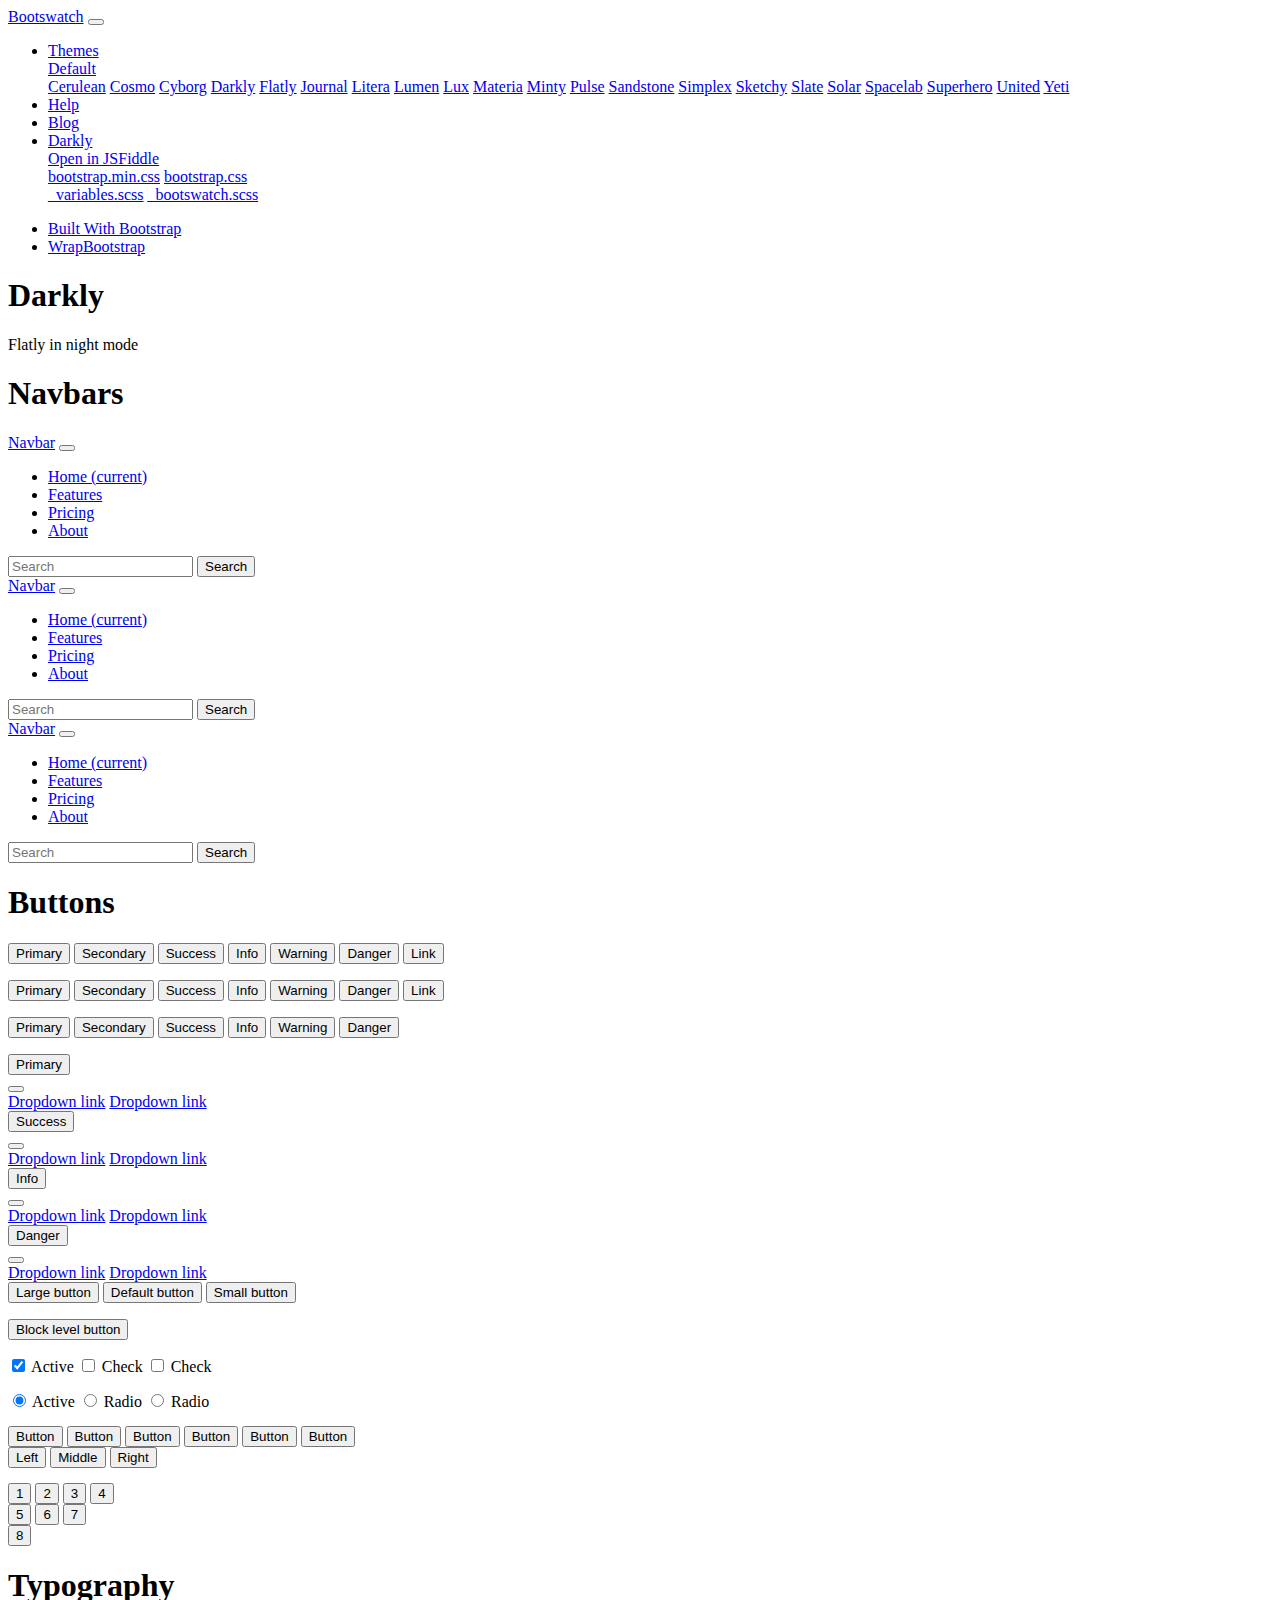
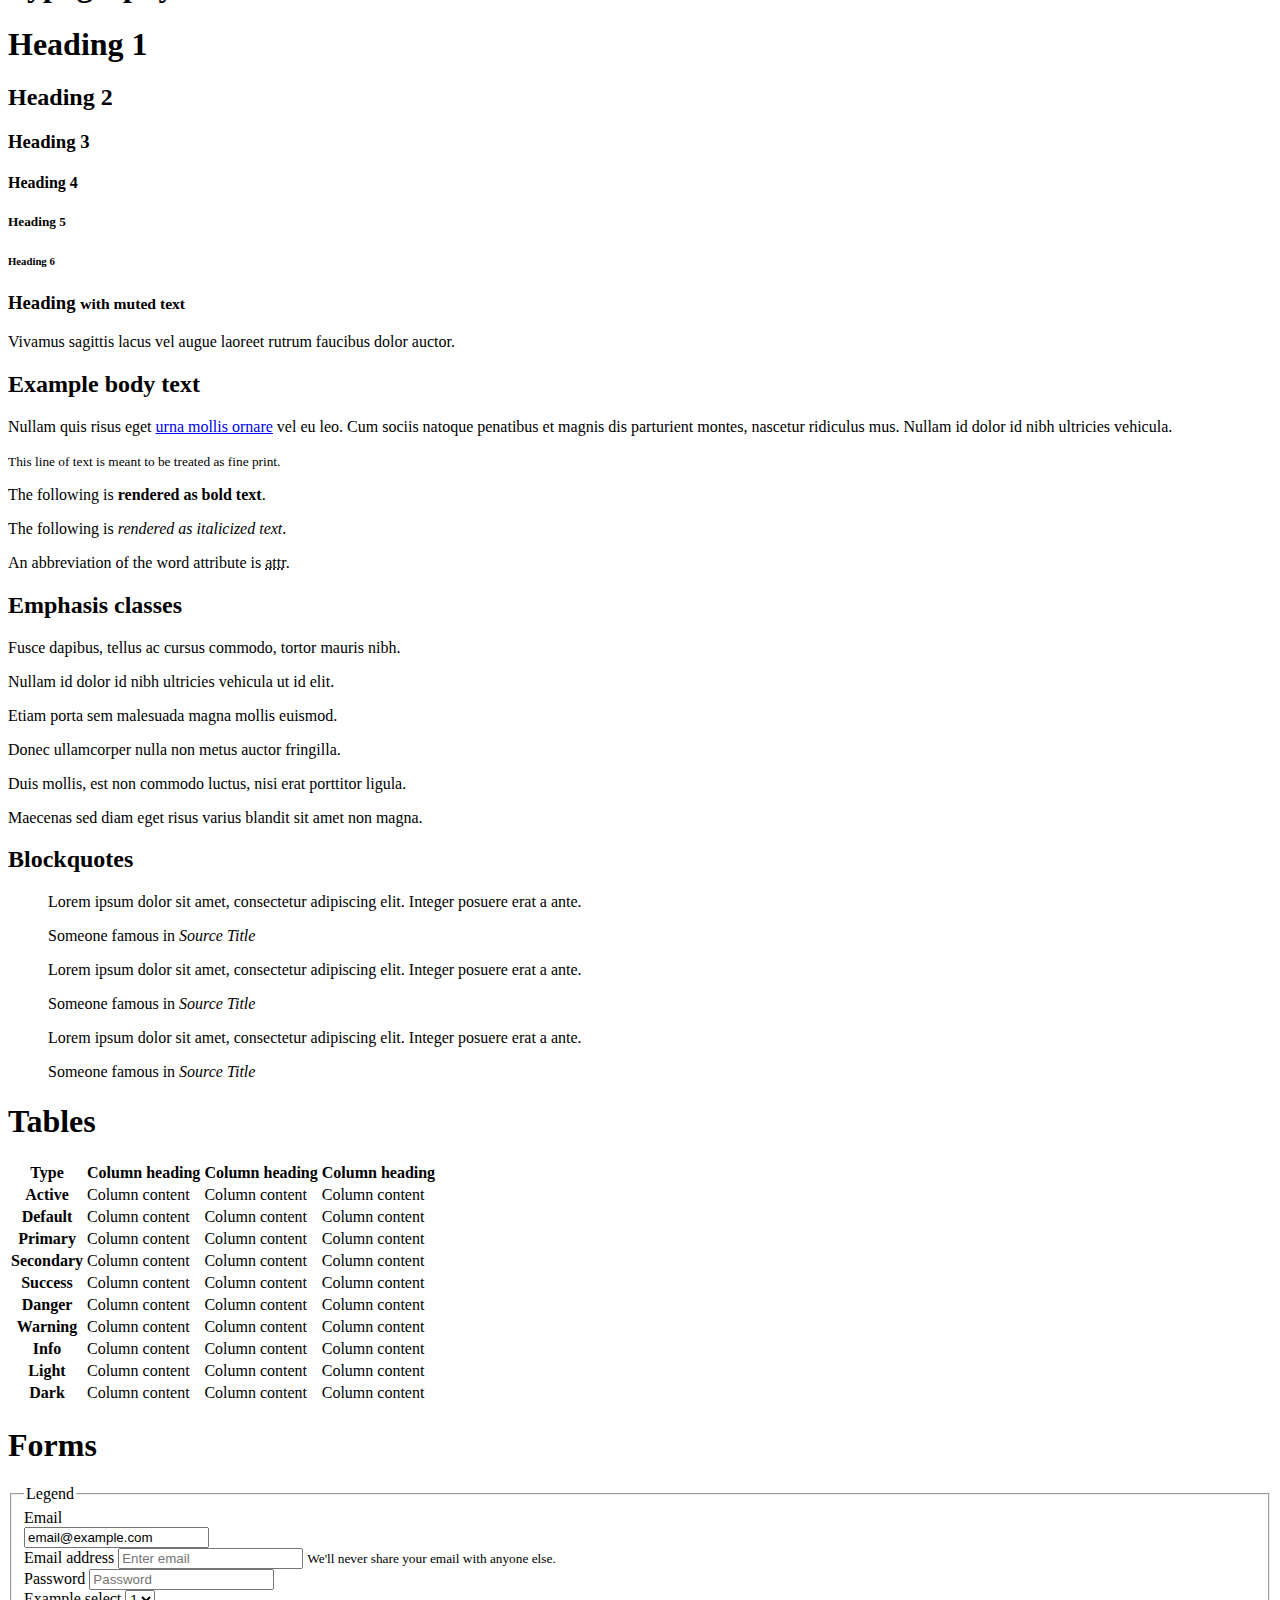
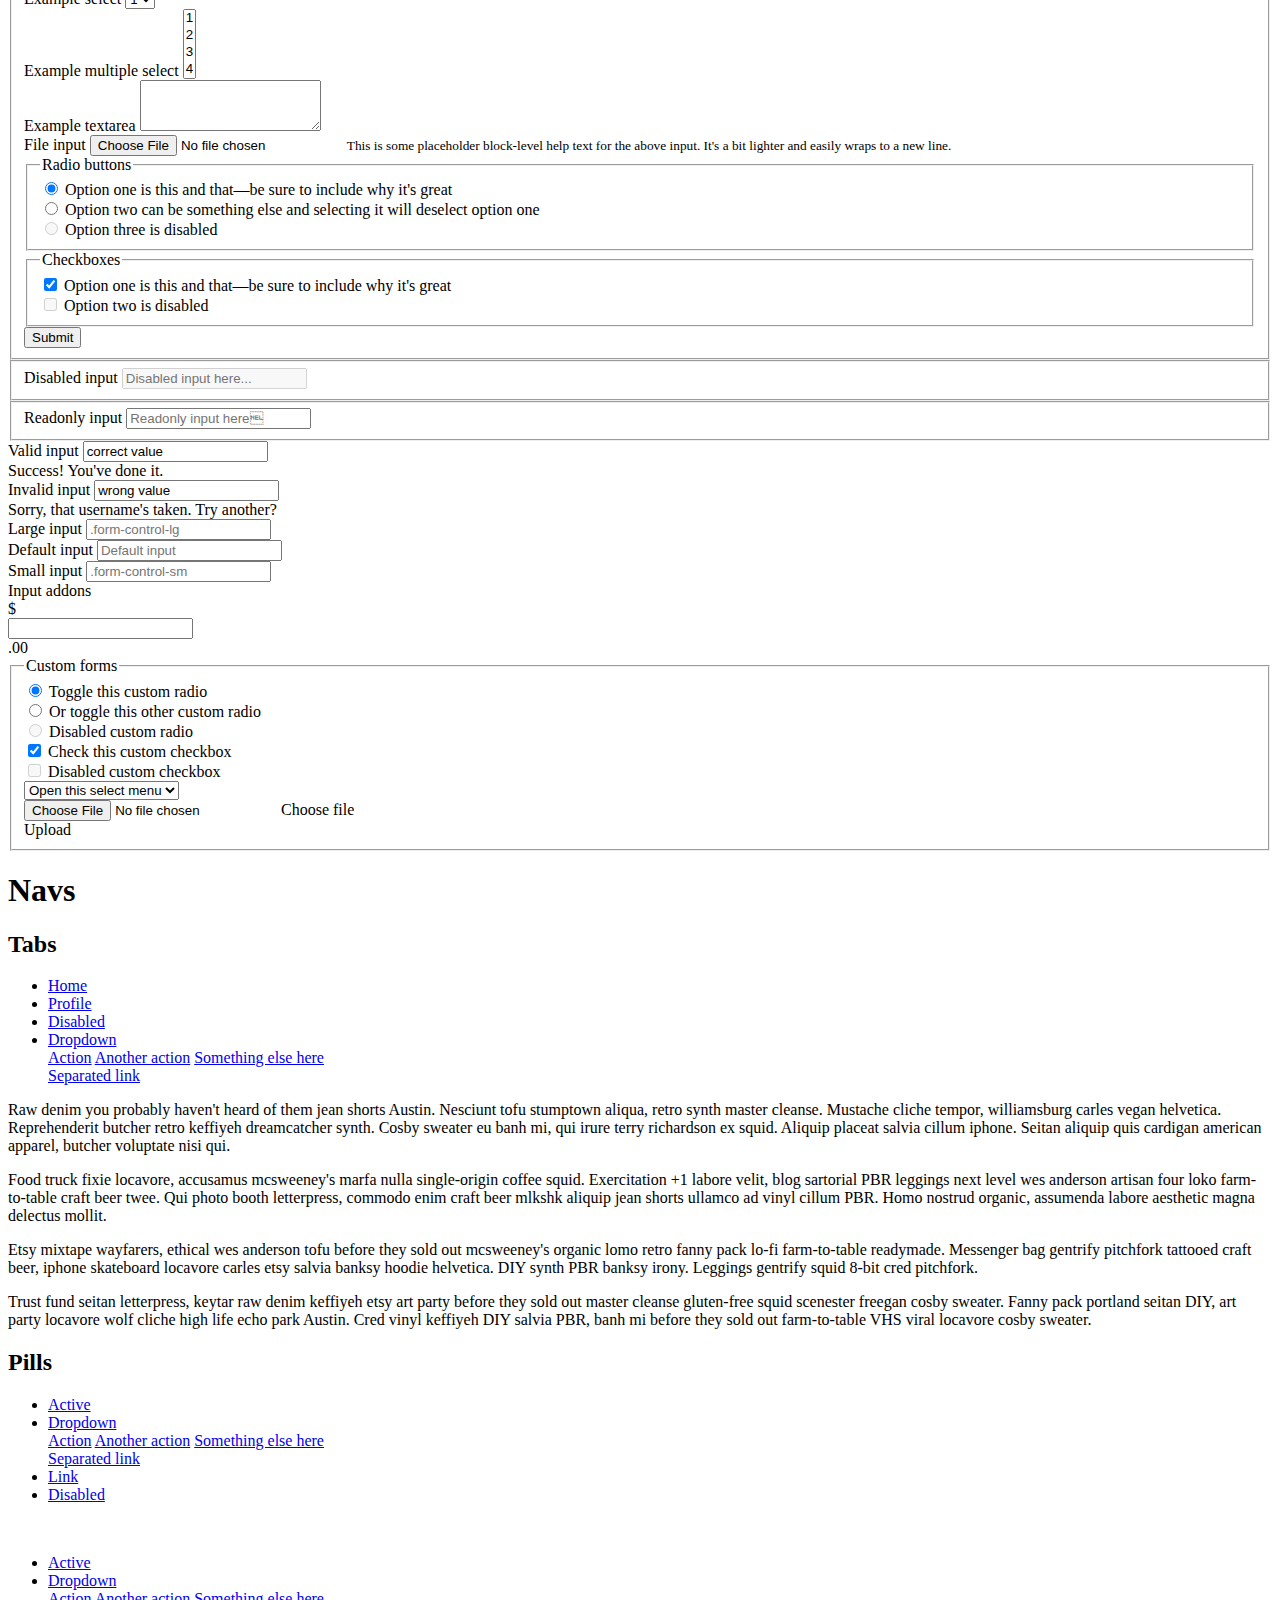
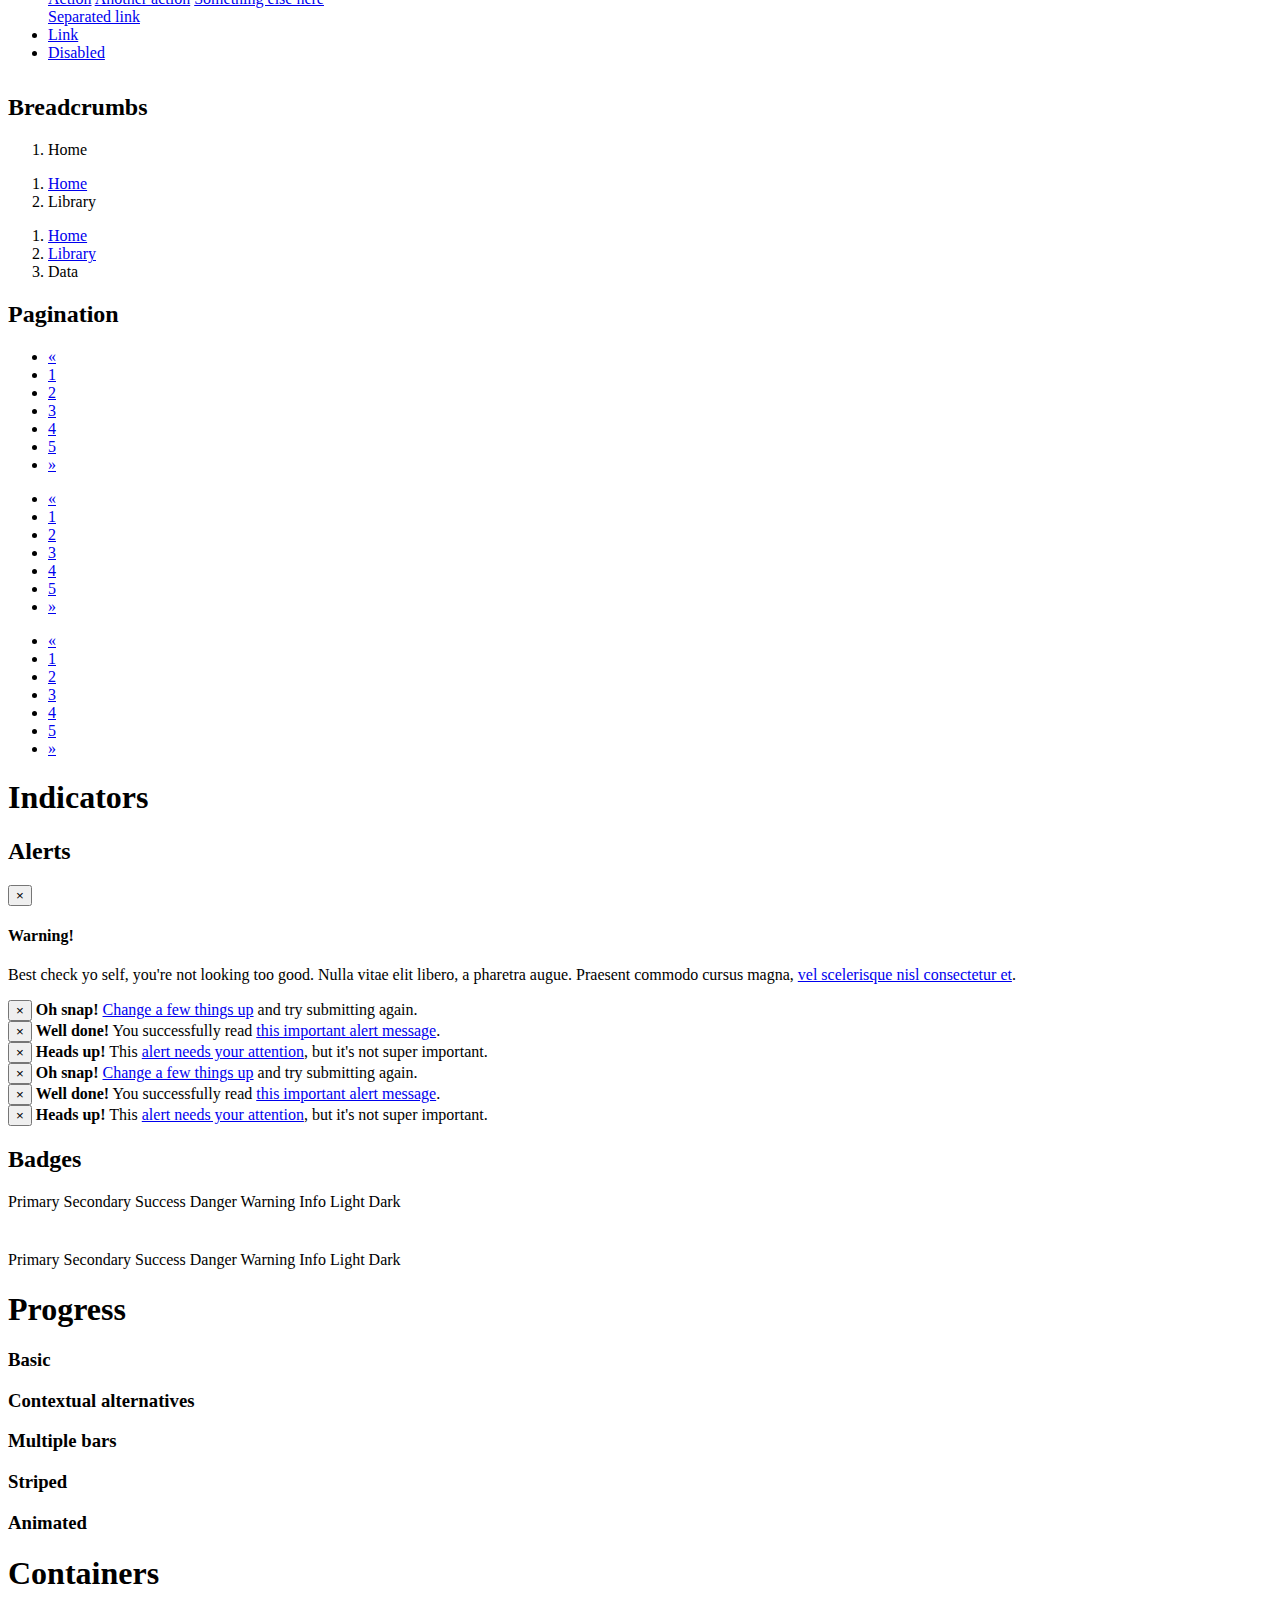
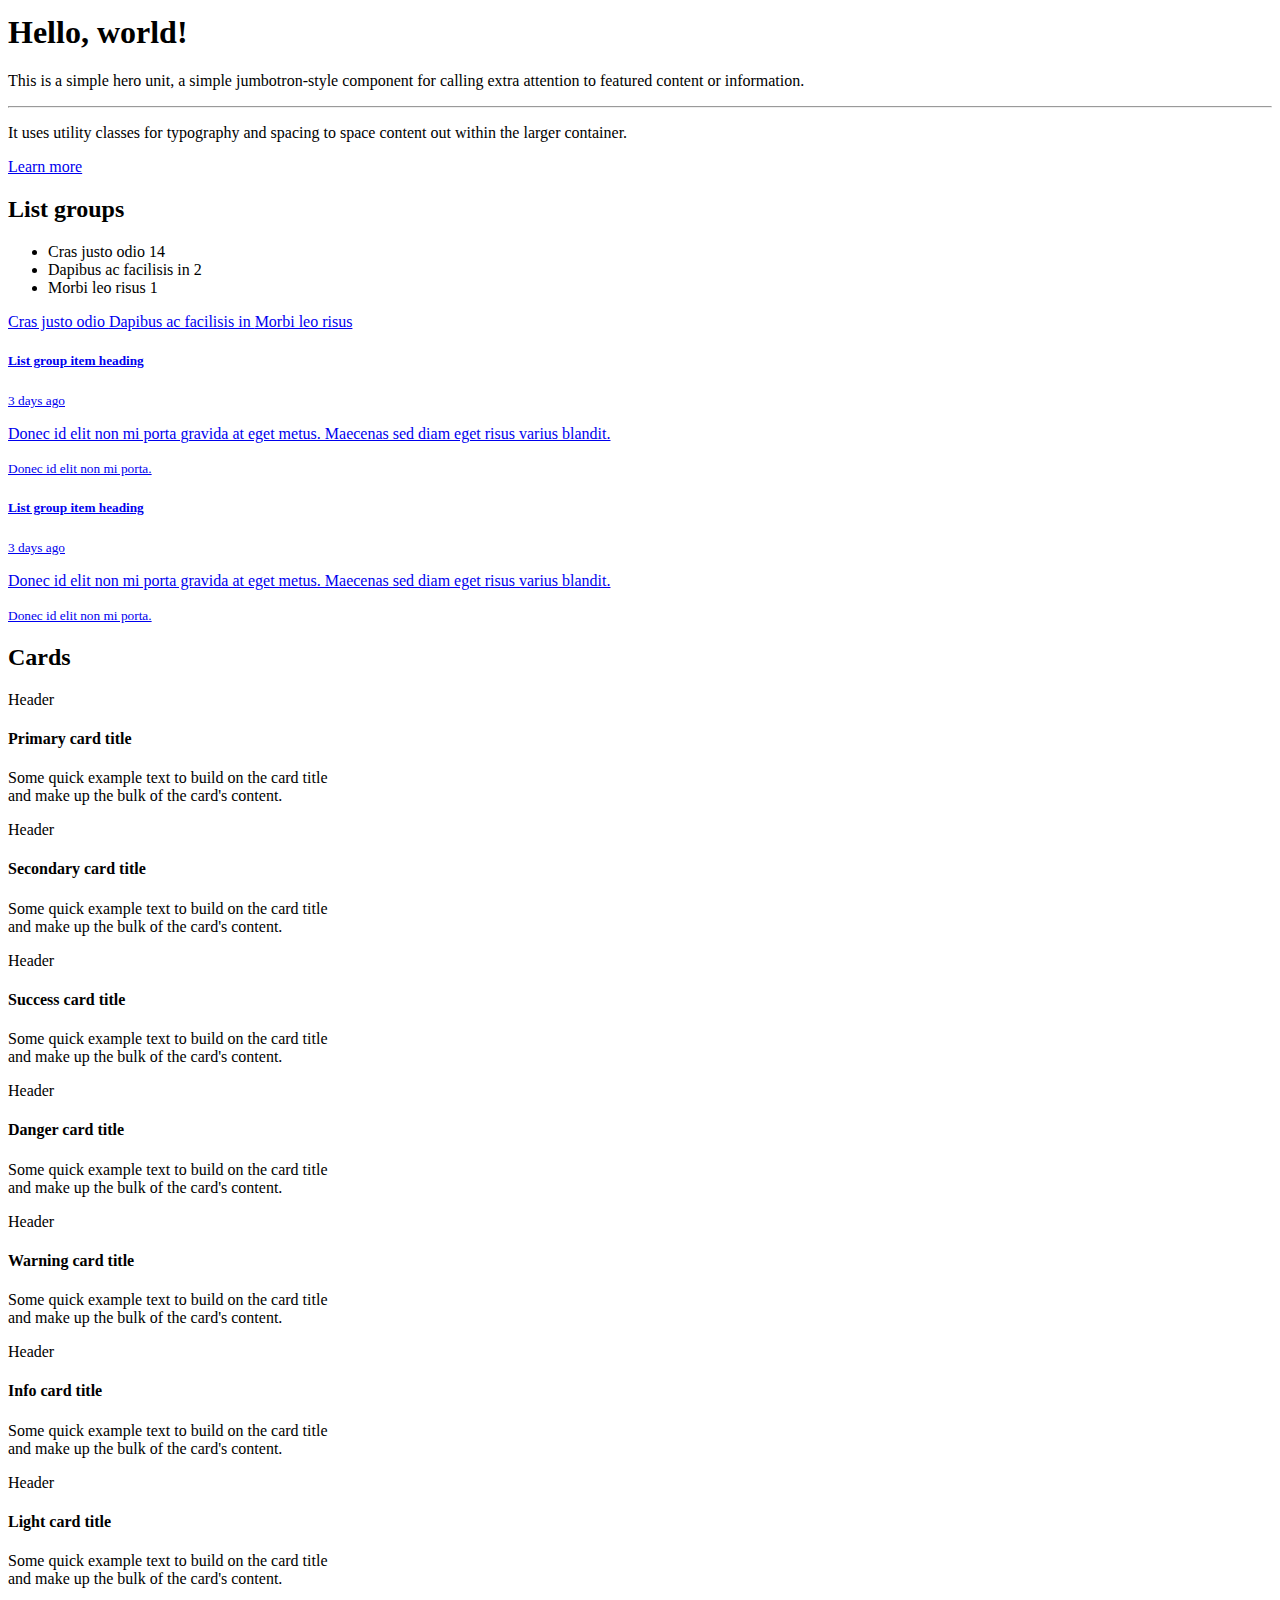
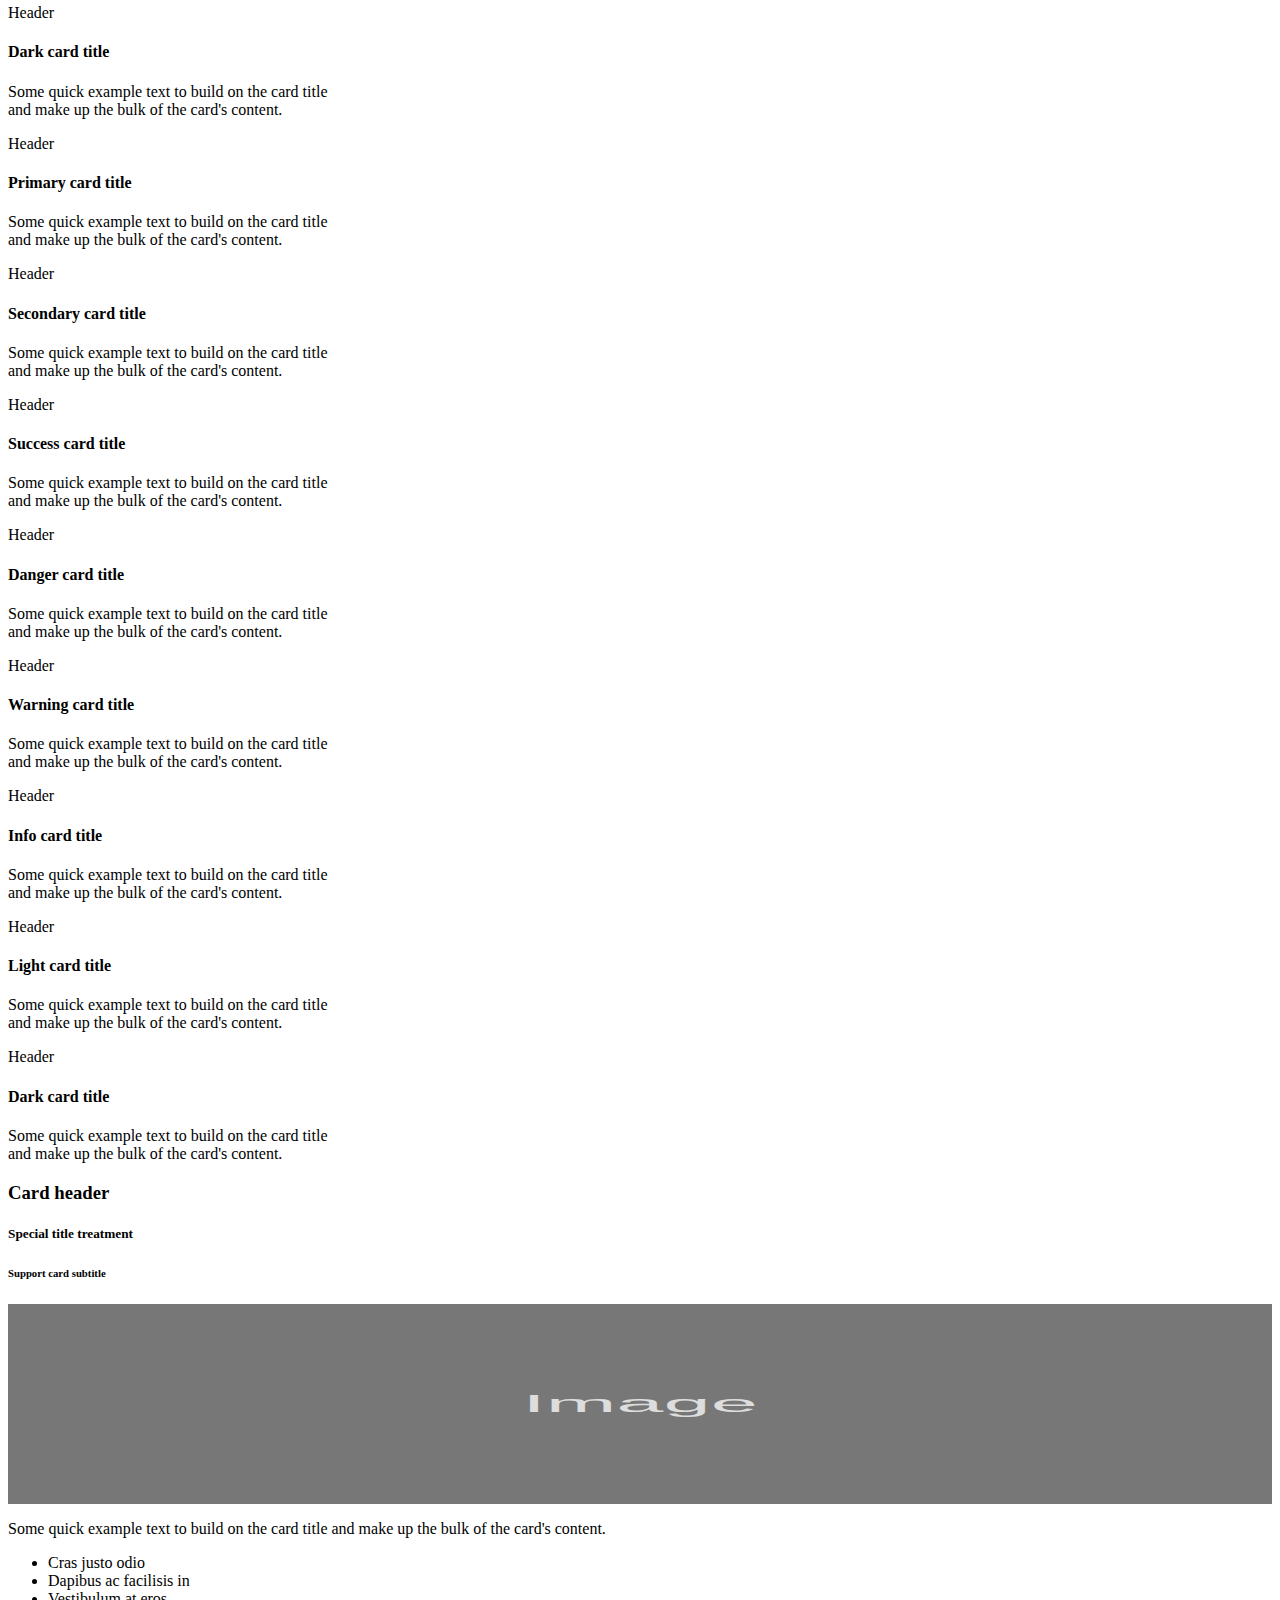
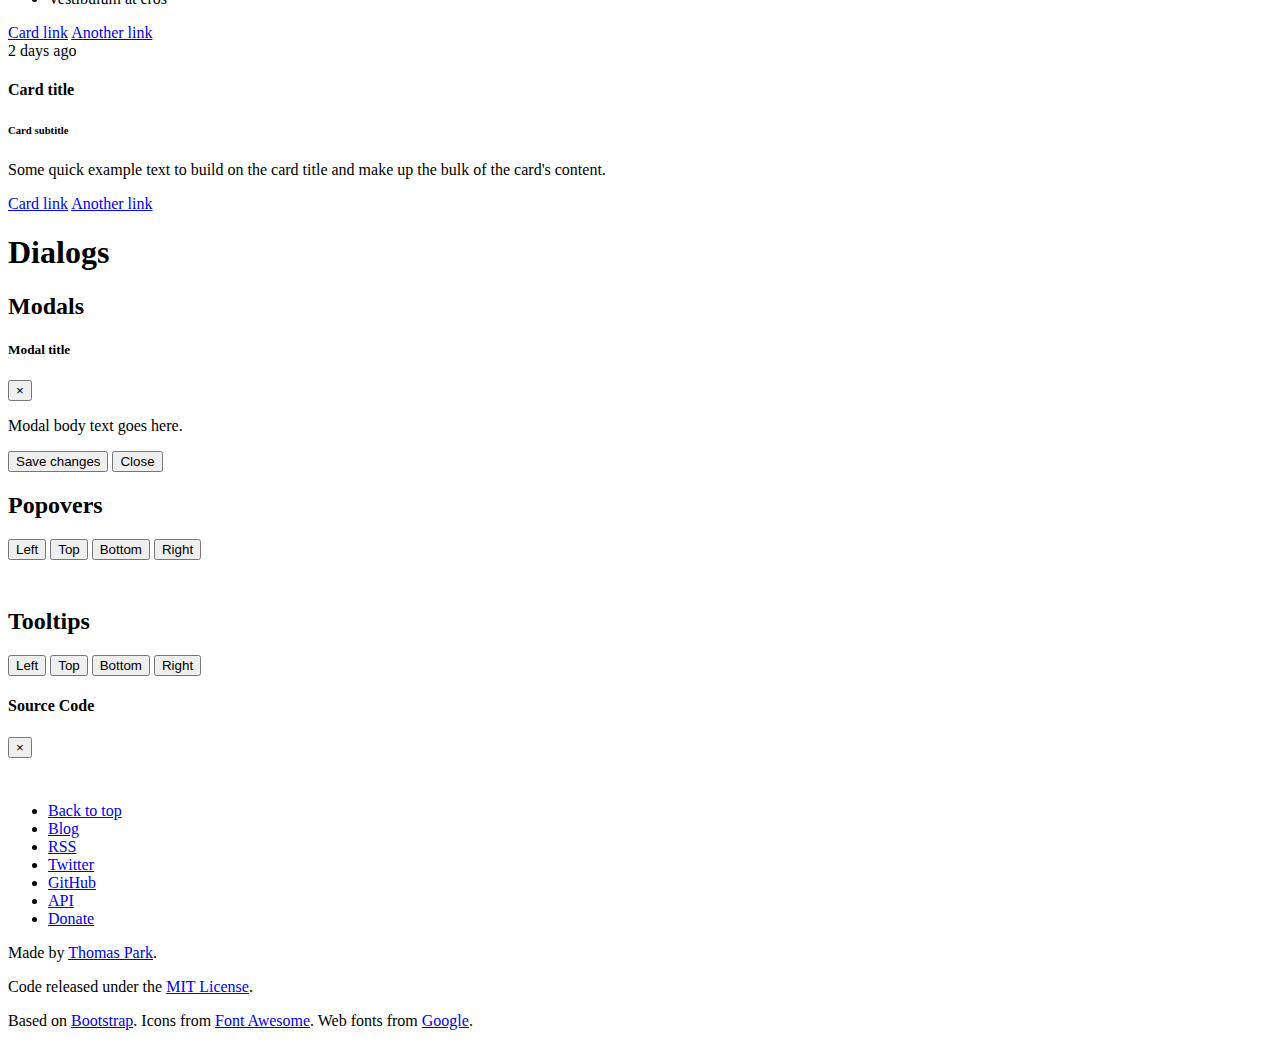
==== commit 7e457834: "Update index.html" ====
--- a/index.html
+++ b/index.html
@@ -7,6 +7,23 @@
     <meta http-equiv="X-UA-Compatible" content="IE=edge" />
     <link rel="stylesheet" href="bootstrap.css" media="screen">
     <link rel="stylesheet" href="bootstrap.min.css">
+<link rel="apple-touch-icon" sizes="57x57" href="/apple-icon-57x57.png">
+<link rel="apple-touch-icon" sizes="60x60" href="/apple-icon-60x60.png">
+<link rel="apple-touch-icon" sizes="72x72" href="/apple-icon-72x72.png">
+<link rel="apple-touch-icon" sizes="76x76" href="/apple-icon-76x76.png">
+<link rel="apple-touch-icon" sizes="114x114" href="/apple-icon-114x114.png">
+<link rel="apple-touch-icon" sizes="120x120" href="/apple-icon-120x120.png">
+<link rel="apple-touch-icon" sizes="144x144" href="/apple-icon-144x144.png">
+<link rel="apple-touch-icon" sizes="152x152" href="/apple-icon-152x152.png">
+<link rel="apple-touch-icon" sizes="180x180" href="/apple-icon-180x180.png">
+<link rel="icon" type="image/png" sizes="192x192"  href="/android-icon-192x192.png">
+<link rel="icon" type="image/png" sizes="32x32" href="/favicon-32x32.png">
+<link rel="icon" type="image/png" sizes="96x96" href="/favicon-96x96.png">
+<link rel="icon" type="image/png" sizes="16x16" href="/favicon-16x16.png">
+<link rel="manifest" href="/manifest.json">
+<meta name="msapplication-TileColor" content="#ffffff">
+<meta name="msapplication-TileImage" content="/ms-icon-144x144.png">
+<meta name="theme-color" content="#ffffff">
     <script>
 
      var _gaq = _gaq || [];
@@ -678,7 +695,8 @@
               <div class="form-group">
                 <fieldset>
                   <label class="control-label" for="readOnlyInput">Readonly input</label>
-                  <input class="form-control" id="readOnlyInput" type="text" placeholder="Readonly input here�" readonly>
+                  <input class="form-control" id="readOnlyInput" type="text" placeholder="Readonly input here+" readonly>
                 </fieldset>
               </div>
 
@@ -1522,4 +1540,4 @@
     <script src="../_vendor/bootstrap/dist/js/bootstrap.min.js"></script>
     <script src="../_assets/js/custom.js"></script>
   </body>
-</html>+</html>
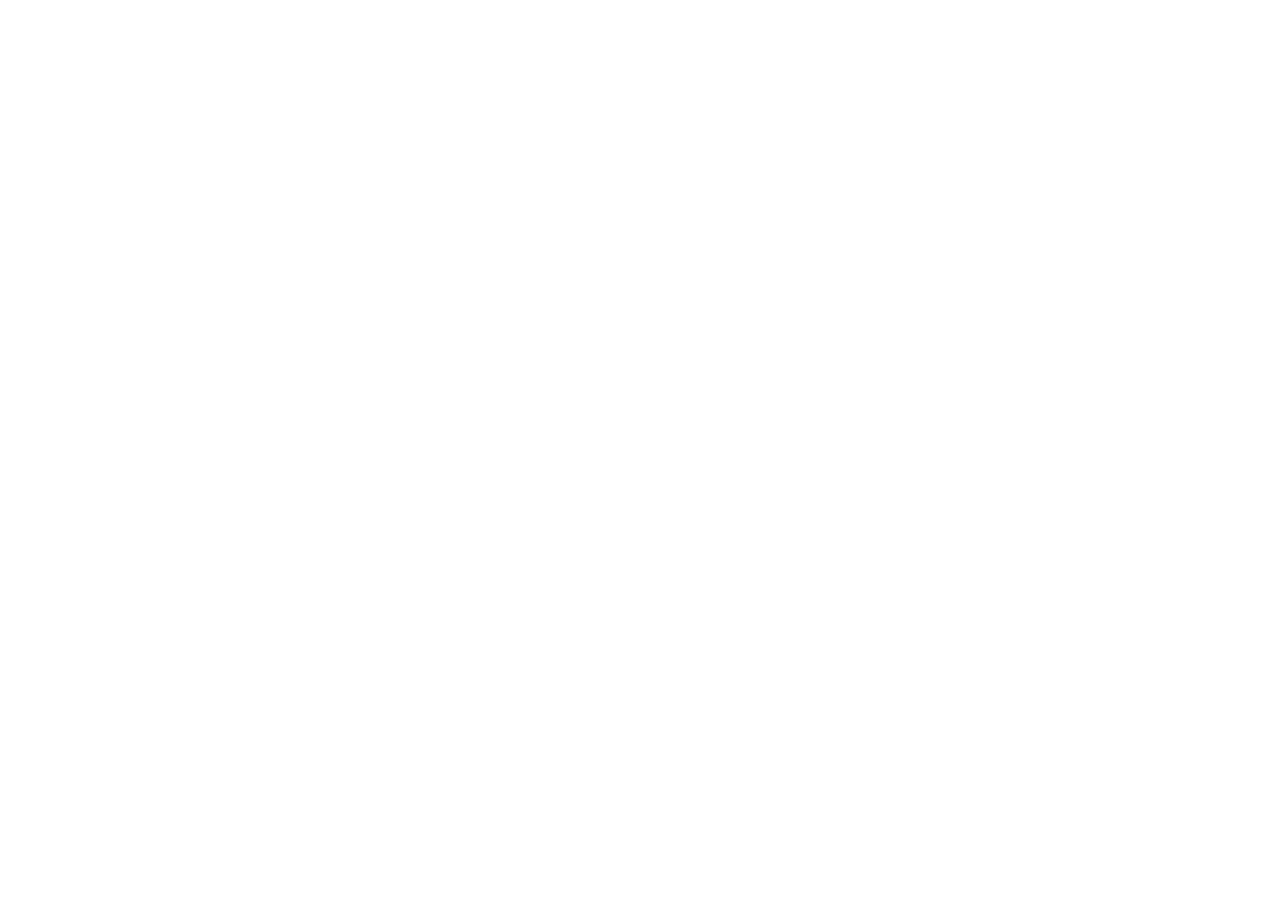
==== commit dcf5e364: "Update index.html" ====
--- a/index.html
+++ b/index.html
@@ -1,1543 +1,18 @@
-<!DOCTYPE html>
+<!doctype html>
+
 <html lang="en">
-  <head>
-    <meta charset="utf-8">
-    <title>Bootswatch: Darkly</title>
-    <meta name="viewport" content="width=device-width, initial-scale=1">
-    <meta http-equiv="X-UA-Compatible" content="IE=edge" />
-    <link rel="stylesheet" href="bootstrap.css" media="screen">
-    <link rel="stylesheet" href="bootstrap.min.css">
-<link rel="apple-touch-icon" sizes="57x57" href="/apple-icon-57x57.png">
-<link rel="apple-touch-icon" sizes="60x60" href="/apple-icon-60x60.png">
-<link rel="apple-touch-icon" sizes="72x72" href="/apple-icon-72x72.png">
-<link rel="apple-touch-icon" sizes="76x76" href="/apple-icon-76x76.png">
-<link rel="apple-touch-icon" sizes="114x114" href="/apple-icon-114x114.png">
-<link rel="apple-touch-icon" sizes="120x120" href="/apple-icon-120x120.png">
-<link rel="apple-touch-icon" sizes="144x144" href="/apple-icon-144x144.png">
-<link rel="apple-touch-icon" sizes="152x152" href="/apple-icon-152x152.png">
-<link rel="apple-touch-icon" sizes="180x180" href="/apple-icon-180x180.png">
-<link rel="icon" type="image/png" sizes="192x192"  href="/android-icon-192x192.png">
-<link rel="icon" type="image/png" sizes="32x32" href="/favicon-32x32.png">
-<link rel="icon" type="image/png" sizes="96x96" href="/favicon-96x96.png">
-<link rel="icon" type="image/png" sizes="16x16" href="/favicon-16x16.png">
-<link rel="manifest" href="/manifest.json">
-<meta name="msapplication-TileColor" content="#ffffff">
-<meta name="msapplication-TileImage" content="/ms-icon-144x144.png">
-<meta name="theme-color" content="#ffffff">
-    <script>
+<head>
+  <meta charset="utf-8">
 
-     var _gaq = _gaq || [];
-      _gaq.push(['_setAccount', 'UA-23019901-1']);
-      _gaq.push(['_setDomainName', "bootswatch.com"]);
-        _gaq.push(['_setAllowLinker', true]);
-      _gaq.push(['_trackPageview']);
+  <title>The HTML5 Herald</title>
+  <meta name="description" content="The HTML5 Herald">
+  <meta name="author" content="SitePoint">
 
-     (function() {
-       var ga = document.createElement('script'); ga.type = 'text/javascript'; ga.async = true;
-       ga.src = ('https:' == document.location.protocol ? 'https://ssl' : 'http://www') + '.google-analytics.com/ga.js';
-       var s = document.getElementsByTagName('script')[0]; s.parentNode.insertBefore(ga, s);
-     })();
+  <link rel="stylesheet" href="css/styles.css?v=1.0">
 
-    </script>
-  </head>
-  <body>
-    <div class="navbar navbar-expand-lg fixed-top navbar-dark bg-primary">
-      <div class="container">
-        <a href="../" class="navbar-brand">Bootswatch</a>
-        <button class="navbar-toggler" type="button" data-toggle="collapse" data-target="#navbarResponsive" aria-controls="navbarResponsive" aria-expanded="false" aria-label="Toggle navigation">
-          <span class="navbar-toggler-icon"></span>
-        </button>
-        <div class="collapse navbar-collapse" id="navbarResponsive">
-          <ul class="navbar-nav">
-            <li class="nav-item dropdown">
-              <a class="nav-link dropdown-toggle" data-toggle="dropdown" href="#" id="themes">Themes <span class="caret"></span></a>
-              <div class="dropdown-menu" aria-labelledby="themes">
-                <a class="dropdown-item" href="../default/">Default</a>
-                <div class="dropdown-divider"></div>
-                <a class="dropdown-item" href="../cerulean/">Cerulean</a>
-                <a class="dropdown-item" href="../cosmo/">Cosmo</a>
-                <a class="dropdown-item" href="../cyborg/">Cyborg</a>
-                <a class="dropdown-item" href="../darkly/">Darkly</a>
-                <a class="dropdown-item" href="../flatly/">Flatly</a>
-                <a class="dropdown-item" href="../journal/">Journal</a>
-                <a class="dropdown-item" href="../litera/">Litera</a>
-                <a class="dropdown-item" href="../lumen/">Lumen</a>
-                <a class="dropdown-item" href="../lux/">Lux</a>
-                <a class="dropdown-item" href="../materia/">Materia</a>
-                <a class="dropdown-item" href="../minty/">Minty</a>
-                <a class="dropdown-item" href="../pulse/">Pulse</a>
-                <a class="dropdown-item" href="../sandstone/">Sandstone</a>
-                <a class="dropdown-item" href="../simplex/">Simplex</a>
-                <a class="dropdown-item" href="../sketchy/">Sketchy</a>
-                <a class="dropdown-item" href="../slate/">Slate</a>
-                <a class="dropdown-item" href="../solar/">Solar</a>
-                <a class="dropdown-item" href="../spacelab/">Spacelab</a>
-                <a class="dropdown-item" href="../superhero/">Superhero</a>
-                <a class="dropdown-item" href="../united/">United</a>
-                <a class="dropdown-item" href="../yeti/">Yeti</a>
-              </div>
-            </li>
-            <li class="nav-item">
-              <a class="nav-link" href="../help/">Help</a>
-            </li>
-            <li class="nav-item">
-              <a class="nav-link" href="http://blog.bootswatch.com">Blog</a>
-            </li>
-            <li class="nav-item dropdown">
-              <a class="nav-link dropdown-toggle" data-toggle="dropdown" href="#" id="download">Darkly <span class="caret"></span></a>
-              <div class="dropdown-menu" aria-labelledby="download">
-                <a class="dropdown-item" href="https://jsfiddle.net/bootswatch/1172d9hh/">Open in JSFiddle</a>
-                <div class="dropdown-divider"></div>
-                <a class="dropdown-item" href="../4/darkly/bootstrap.min.css">bootstrap.min.css</a>
-                <a class="dropdown-item" href="../4/darkly/bootstrap.css">bootstrap.css</a>
-                <div class="dropdown-divider"></div>
-                <a class="dropdown-item" href="../4/darkly/_variables.scss">_variables.scss</a>
-                <a class="dropdown-item" href="../4/darkly/_bootswatch.scss">_bootswatch.scss</a>
-              </div>
-            </li>
-          </ul>
+</head>
 
-          <ul class="nav navbar-nav ml-auto">
-            <li class="nav-item">
-              <a class="nav-link" href="http://builtwithbootstrap.com/" target="_blank">Built With Bootstrap</a>
-            </li>
-            <li class="nav-item">
-              <a class="nav-link" href="https://wrapbootstrap.com/?ref=bsw" target="_blank">WrapBootstrap</a>
-            </li>
-          </ul>
-
-        </div>
-      </div>
-    </div>
-
-
-    <div class="container">
-
-      <div class="page-header" id="banner">
-        <div class="row">
-          <div class="col-lg-8 col-md-7 col-sm-6">
-            <h1>Darkly</h1>
-            <p class="lead">Flatly in night mode</p>
-          </div>
-          <div class="col-lg-4 col-md-5 col-sm-6">
-            <div class="sponsor">
-              <script async type="text/javascript" src="//cdn.carbonads.com/carbon.js?zoneid=1673&serve=C6AILKT&placement=bootswatchcom" id="_carbonads_js"></script>
-            </div>
-          </div>
-        </div>
-      </div>
-
-      <!-- Navbar
-      ================================================== -->
-      <div class="bs-docs-section clearfix">
-        <div class="row">
-          <div class="col-lg-12">
-            <div class="page-header">
-              <h1 id="navbars">Navbars</h1>
-            </div>
-
-            <div class="bs-component">
-              <nav class="navbar navbar-expand-lg navbar-dark bg-primary">
-                <a class="navbar-brand" href="#">Navbar</a>
-                <button class="navbar-toggler" type="button" data-toggle="collapse" data-target="#navbarColor01" aria-controls="navbarColor01" aria-expanded="false" aria-label="Toggle navigation">
-                  <span class="navbar-toggler-icon"></span>
-                </button>
-
-                <div class="collapse navbar-collapse" id="navbarColor01">
-                  <ul class="navbar-nav mr-auto">
-                    <li class="nav-item active">
-                      <a class="nav-link" href="#">Home <span class="sr-only">(current)</span></a>
-                    </li>
-                    <li class="nav-item">
-                      <a class="nav-link" href="#">Features</a>
-                    </li>
-                    <li class="nav-item">
-                      <a class="nav-link" href="#">Pricing</a>
-                    </li>
-                    <li class="nav-item">
-                      <a class="nav-link" href="#">About</a>
-                    </li>
-                  </ul>
-                  <form class="form-inline my-2 my-lg-0">
-                    <input class="form-control mr-sm-2" type="text" placeholder="Search">
-                    <button class="btn btn-secondary my-2 my-sm-0" type="submit">Search</button>
-                  </form>
-                </div>
-              </nav>
-            </div>
-
-            <div class="bs-component">
-              <nav class="navbar navbar-expand-lg navbar-dark bg-dark">
-                <a class="navbar-brand" href="#">Navbar</a>
-                <button class="navbar-toggler" type="button" data-toggle="collapse" data-target="#navbarColor02" aria-controls="navbarColor02" aria-expanded="false" aria-label="Toggle navigation">
-                  <span class="navbar-toggler-icon"></span>
-                </button>
-
-                <div class="collapse navbar-collapse" id="navbarColor02">
-                  <ul class="navbar-nav mr-auto">
-                    <li class="nav-item active">
-                      <a class="nav-link" href="#">Home <span class="sr-only">(current)</span></a>
-                    </li>
-                    <li class="nav-item">
-                      <a class="nav-link" href="#">Features</a>
-                    </li>
-                    <li class="nav-item">
-                      <a class="nav-link" href="#">Pricing</a>
-                    </li>
-                    <li class="nav-item">
-                      <a class="nav-link" href="#">About</a>
-                    </li>
-                  </ul>
-                  <form class="form-inline my-2 my-lg-0">
-                    <input class="form-control mr-sm-2" type="text" placeholder="Search">
-                    <button class="btn btn-secondary my-2 my-sm-0" type="submit">Search</button>
-                  </form>
-                </div>
-              </nav>
-            </div>
-
-            <div class="bs-component">
-              <nav class="navbar navbar-expand-lg navbar-light bg-light">
-                <a class="navbar-brand" href="#">Navbar</a>
-                <button class="navbar-toggler" type="button" data-toggle="collapse" data-target="#navbarColor03" aria-controls="navbarColor03" aria-expanded="false" aria-label="Toggle navigation">
-                  <span class="navbar-toggler-icon"></span>
-                </button>
-
-                <div class="collapse navbar-collapse" id="navbarColor03">
-                  <ul class="navbar-nav mr-auto">
-                    <li class="nav-item active">
-                      <a class="nav-link" href="#">Home <span class="sr-only">(current)</span></a>
-                    </li>
-                    <li class="nav-item">
-                      <a class="nav-link" href="#">Features</a>
-                    </li>
-                    <li class="nav-item">
-                      <a class="nav-link" href="#">Pricing</a>
-                    </li>
-                    <li class="nav-item">
-                      <a class="nav-link" href="#">About</a>
-                    </li>
-                  </ul>
-                  <form class="form-inline my-2 my-lg-0">
-                    <input class="form-control mr-sm-2" type="text" placeholder="Search">
-                    <button class="btn btn-secondary my-2 my-sm-0" type="submit">Search</button>
-                  </form>
-                </div>
-              </nav>
-            </div>
-
-          </div>
-        </div>
-      </div>
-
-
-      <!-- Buttons
-      ================================================== -->
-      <div class="bs-docs-section">
-        <div class="page-header">
-          <div class="row">
-            <div class="col-lg-12">
-              <h1 id="buttons">Buttons</h1>
-            </div>
-          </div>
-        </div>
-
-        <div class="row">
-          <div class="col-lg-7">
-
-            <p class="bs-component">
-              <button type="button" class="btn btn-primary">Primary</button>
-              <button type="button" class="btn btn-secondary">Secondary</button>
-              <button type="button" class="btn btn-success">Success</button>
-              <button type="button" class="btn btn-info">Info</button>
-              <button type="button" class="btn btn-warning">Warning</button>
-              <button type="button" class="btn btn-danger">Danger</button>
-              <button type="button" class="btn btn-link">Link</button>
-            </p>
-
-            <p class="bs-component">
-              <button type="button" class="btn btn-primary disabled">Primary</button>
-              <button type="button" class="btn btn-secondary disabled">Secondary</button>
-              <button type="button" class="btn btn-success disabled">Success</button>
-              <button type="button" class="btn btn-info disabled">Info</button>
-              <button type="button" class="btn btn-warning disabled">Warning</button>
-              <button type="button" class="btn btn-danger disabled">Danger</button>
-              <button type="button" class="btn btn-link disabled">Link</button>
-            </p>
-
-            <p class="bs-component">
-              <button type="button" class="btn btn-outline-primary">Primary</button>
-              <button type="button" class="btn btn-outline-secondary">Secondary</button>
-              <button type="button" class="btn btn-outline-success">Success</button>
-              <button type="button" class="btn btn-outline-info">Info</button>
-              <button type="button" class="btn btn-outline-warning">Warning</button>
-              <button type="button" class="btn btn-outline-danger">Danger</button>
-            </p>
-
-            <div class="bs-component">
-              <div class="btn-group" role="group" aria-label="Button group with nested dropdown">
-                <button type="button" class="btn btn-primary">Primary</button>
-                <div class="btn-group" role="group">
-                  <button id="btnGroupDrop1" type="button" class="btn btn-primary dropdown-toggle" data-toggle="dropdown" aria-haspopup="true" aria-expanded="false"></button>
-                  <div class="dropdown-menu" aria-labelledby="btnGroupDrop1">
-                    <a class="dropdown-item" href="#">Dropdown link</a>
-                    <a class="dropdown-item" href="#">Dropdown link</a>
-                  </div>
-                </div>
-              </div>
-
-              <div class="btn-group" role="group" aria-label="Button group with nested dropdown">
-                <button type="button" class="btn btn-success">Success</button>
-                <div class="btn-group" role="group">
-                  <button id="btnGroupDrop2" type="button" class="btn btn-success dropdown-toggle" data-toggle="dropdown" aria-haspopup="true" aria-expanded="false"></button>
-                  <div class="dropdown-menu" aria-labelledby="btnGroupDrop2">
-                    <a class="dropdown-item" href="#">Dropdown link</a>
-                    <a class="dropdown-item" href="#">Dropdown link</a>
-                  </div>
-                </div>
-              </div>
-              
-              <div class="btn-group" role="group" aria-label="Button group with nested dropdown">
-                <button type="button" class="btn btn-info">Info</button>
-                <div class="btn-group" role="group">
-                  <button id="btnGroupDrop3" type="button" class="btn btn-info dropdown-toggle" data-toggle="dropdown" aria-haspopup="true" aria-expanded="false"></button>
-                  <div class="dropdown-menu" aria-labelledby="btnGroupDrop3">
-                    <a class="dropdown-item" href="#">Dropdown link</a>
-                    <a class="dropdown-item" href="#">Dropdown link</a>
-                  </div>
-                </div>
-              </div>
-              
-              <div class="btn-group" role="group" aria-label="Button group with nested dropdown">
-                <button type="button" class="btn btn-danger">Danger</button>
-                <div class="btn-group" role="group">
-                  <button id="btnGroupDrop4" type="button" class="btn btn-danger dropdown-toggle" data-toggle="dropdown" aria-haspopup="true" aria-expanded="false"></button>
-                  <div class="dropdown-menu" aria-labelledby="btnGroupDrop4">
-                    <a class="dropdown-item" href="#">Dropdown link</a>
-                    <a class="dropdown-item" href="#">Dropdown link</a>
-                  </div>
-                </div>
-              </div>
-            </div>
-
-            <div class="bs-component">
-              <button type="button" class="btn btn-primary btn-lg">Large button</button>
-              <button type="button" class="btn btn-primary">Default button</button>
-              <button type="button" class="btn btn-primary btn-sm">Small button</button>
-            </div>
-
-          </div>
-          <div class="col-lg-5">
-
-            <p class="bs-component">
-              <button type="button" class="btn btn-primary btn-lg btn-block">Block level button</button>
-            </p>
-
-            <div class="bs-component" style="margin-bottom: 15px;">
-              <div class="btn-group btn-group-toggle" data-toggle="buttons">
-                <label class="btn btn-primary active">
-                  <input type="checkbox" checked autocomplete="off"> Active
-                </label>
-                <label class="btn btn-primary">
-                  <input type="checkbox" autocomplete="off"> Check
-                </label>
-                <label class="btn btn-primary">
-                  <input type="checkbox" autocomplete="off"> Check
-                </label>
-              </div>
-            </div>
-
-            <div class="bs-component" style="margin-bottom: 15px;">
-              <div class="btn-group btn-group-toggle" data-toggle="buttons">
-                <label class="btn btn-primary active">
-                  <input type="radio" name="options" id="option1" autocomplete="off" checked> Active
-                </label>
-                <label class="btn btn-primary">
-                  <input type="radio" name="options" id="option2" autocomplete="off"> Radio
-                </label>
-                <label class="btn btn-primary">
-                  <input type="radio" name="options" id="option3" autocomplete="off"> Radio
-                </label>
-              </div>
-            </div>
-
-            <div class="bs-component">
-              <div class="btn-group-vertical" data-toggle="buttons">
-                <button type="button" class="btn btn-primary">Button</button>
-                <button type="button" class="btn btn-primary">Button</button>
-                <button type="button" class="btn btn-primary">Button</button>
-                <button type="button" class="btn btn-primary">Button</button>
-                <button type="button" class="btn btn-primary">Button</button>
-                <button type="button" class="btn btn-primary">Button</button>
-              </div>
-            </div>
-
-            <div class="bs-component" style="margin-bottom: 15px;">
-              <div class="btn-group" role="group" aria-label="Basic example">
-                <button type="button" class="btn btn-secondary">Left</button>
-                <button type="button" class="btn btn-secondary">Middle</button>
-                <button type="button" class="btn btn-secondary">Right</button>
-              </div>
-            </div>
-
-            <div class="bs-component" style="margin-bottom: 15px;">
-              <div class="btn-toolbar" role="toolbar" aria-label="Toolbar with button groups">
-                <div class="btn-group mr-2" role="group" aria-label="First group">
-                  <button type="button" class="btn btn-secondary">1</button>
-                  <button type="button" class="btn btn-secondary">2</button>
-                  <button type="button" class="btn btn-secondary">3</button>
-                  <button type="button" class="btn btn-secondary">4</button>
-                </div>
-                <div class="btn-group mr-2" role="group" aria-label="Second group">
-                  <button type="button" class="btn btn-secondary">5</button>
-                  <button type="button" class="btn btn-secondary">6</button>
-                  <button type="button" class="btn btn-secondary">7</button>
-                </div>
-                <div class="btn-group" role="group" aria-label="Third group">
-                  <button type="button" class="btn btn-secondary">8</button>
-                </div>
-              </div>
-            </div>
-
-          </div>
-        </div>
-      </div>
-
-      <!-- Typography
-      ================================================== -->
-      <div class="bs-docs-section">
-        <div class="row">
-          <div class="col-lg-12">
-            <div class="page-header">
-              <h1 id="typography">Typography</h1>
-            </div>
-          </div>
-        </div>
-
-        <!-- Headings -->
-
-        <div class="row">
-          <div class="col-lg-4">
-            <div class="bs-component">
-              <h1>Heading 1</h1>
-              <h2>Heading 2</h2>
-              <h3>Heading 3</h3>
-              <h4>Heading 4</h4>
-              <h5>Heading 5</h5>
-              <h6>Heading 6</h6>
-              <h3>
-                Heading
-                <small class="text-muted">with muted text</small>
-              </h3>
-              <p class="lead">Vivamus sagittis lacus vel augue laoreet rutrum faucibus dolor auctor.</p>
-            </div>
-          </div>
-          <div class="col-lg-4">
-            <div class="bs-component">
-              <h2>Example body text</h2>
-              <p>Nullam quis risus eget <a href="#">urna mollis ornare</a> vel eu leo. Cum sociis natoque penatibus et magnis dis parturient montes, nascetur ridiculus mus. Nullam id dolor id nibh ultricies vehicula.</p>
-              <p><small>This line of text is meant to be treated as fine print.</small></p>
-              <p>The following is <strong>rendered as bold text</strong>.</p>
-              <p>The following is <em>rendered as italicized text</em>.</p>
-              <p>An abbreviation of the word attribute is <abbr title="attribute">attr</abbr>.</p>
-            </div>
-
-          </div>
-          <div class="col-lg-4">
-            <div class="bs-component">
-              <h2>Emphasis classes</h2>
-              <p class="text-muted">Fusce dapibus, tellus ac cursus commodo, tortor mauris nibh.</p>
-              <p class="text-primary">Nullam id dolor id nibh ultricies vehicula ut id elit.</p>
-              <p class="text-warning">Etiam porta sem malesuada magna mollis euismod.</p>
-              <p class="text-danger">Donec ullamcorper nulla non metus auctor fringilla.</p>
-              <p class="text-success">Duis mollis, est non commodo luctus, nisi erat porttitor ligula.</p>
-              <p class="text-info">Maecenas sed diam eget risus varius blandit sit amet non magna.</p>
-            </div>
-
-          </div>
-        </div>
-
-        <!-- Blockquotes -->
-
-        <div class="row">
-          <div class="col-lg-12">
-            <h2 id="type-blockquotes">Blockquotes</h2>
-          </div>
-        </div>
-        <div class="row">
-          <div class="col-lg-4">
-            <div class="bs-component">
-              <blockquote class="blockquote">
-                <p class="mb-0">Lorem ipsum dolor sit amet, consectetur adipiscing elit. Integer posuere erat a ante.</p>
-                <footer class="blockquote-footer">Someone famous in <cite title="Source Title">Source Title</cite></footer>
-              </blockquote>
-            </div>
-          </div>
-          <div class="col-lg-4">
-            <div class="bs-component">
-              <blockquote class="blockquote text-center">
-                <p class="mb-0">Lorem ipsum dolor sit amet, consectetur adipiscing elit. Integer posuere erat a ante.</p>
-                <footer class="blockquote-footer">Someone famous in <cite title="Source Title">Source Title</cite></footer>
-              </blockquote>
-            </div>
-          </div>
-          <div class="col-lg-4">
-            <div class="bs-component">
-              <blockquote class="blockquote text-right">
-                <p class="mb-0">Lorem ipsum dolor sit amet, consectetur adipiscing elit. Integer posuere erat a ante.</p>
-                <footer class="blockquote-footer">Someone famous in <cite title="Source Title">Source Title</cite></footer>
-              </blockquote>
-            </div>
-          </div>
-        </div>
-      </div>
-
-      <!-- Tables
-      ================================================== -->
-      <div class="bs-docs-section">
-
-        <div class="row">
-          <div class="col-lg-12">
-            <div class="page-header">
-              <h1 id="tables">Tables</h1>
-            </div>
-
-            <div class="bs-component">
-              <table class="table table-hover">
-                <thead>
-                  <tr>
-                    <th scope="col">Type</th>
-                    <th scope="col">Column heading</th>
-                    <th scope="col">Column heading</th>
-                    <th scope="col">Column heading</th>
-                  </tr>
-                </thead>
-                <tbody>
-                  <tr class="table-active">
-                    <th scope="row">Active</th>
-                    <td>Column content</td>
-                    <td>Column content</td>
-                    <td>Column content</td>
-                  </tr>
-                  <tr>
-                    <th scope="row">Default</th>
-                    <td>Column content</td>
-                    <td>Column content</td>
-                    <td>Column content</td>
-                  </tr>
-                  <tr class="table-primary">
-                    <th scope="row">Primary</th>
-                    <td>Column content</td>
-                    <td>Column content</td>
-                    <td>Column content</td>
-                  </tr>
-                  <tr class="table-secondary">
-                    <th scope="row">Secondary</th>
-                    <td>Column content</td>
-                    <td>Column content</td>
-                    <td>Column content</td>
-                  </tr>
-                  <tr class="table-success">
-                    <th scope="row">Success</th>
-                    <td>Column content</td>
-                    <td>Column content</td>
-                    <td>Column content</td>
-                  </tr>
-                  <tr class="table-danger">
-                    <th scope="row">Danger</th>
-                    <td>Column content</td>
-                    <td>Column content</td>
-                    <td>Column content</td>
-                  </tr>
-                  <tr class="table-warning">
-                    <th scope="row">Warning</th>
-                    <td>Column content</td>
-                    <td>Column content</td>
-                    <td>Column content</td>
-                  </tr>
-                  <tr class="table-info">
-                    <th scope="row">Info</th>
-                    <td>Column content</td>
-                    <td>Column content</td>
-                    <td>Column content</td>
-                  </tr>
-                  <tr class="table-light">
-                    <th scope="row">Light</th>
-                    <td>Column content</td>
-                    <td>Column content</td>
-                    <td>Column content</td>
-                  </tr>
-                  <tr class="table-dark">
-                    <th scope="row">Dark</th>
-                    <td>Column content</td>
-                    <td>Column content</td>
-                    <td>Column content</td>
-                  </tr>
-                </tbody>
-              </table> 
-            </div><!-- /example -->
-          </div>
-        </div>
-      </div>
-
-      <!-- Forms
-      ================================================== -->
-      <div class="bs-docs-section">
-        <div class="row">
-          <div class="col-lg-12">
-            <div class="page-header">
-              <h1 id="forms">Forms</h1>
-            </div>
-          </div>
-        </div>
-
-        <div class="row">
-          <div class="col-lg-6">
-            <div class="bs-component">
-              <form>
-                <fieldset>
-                  <legend>Legend</legend>
-                  <div class="form-group row">
-                    <label for="staticEmail" class="col-sm-2 col-form-label">Email</label>
-                    <div class="col-sm-10">
-                      <input type="text" readonly class="form-control-plaintext" id="staticEmail" value="email@example.com">
-                    </div>
-                  </div>
-                  <div class="form-group">
-                    <label for="exampleInputEmail1">Email address</label>
-                    <input type="email" class="form-control" id="exampleInputEmail1" aria-describedby="emailHelp" placeholder="Enter email">
-                    <small id="emailHelp" class="form-text text-muted">We'll never share your email with anyone else.</small>
-                  </div>
-                  <div class="form-group">
-                    <label for="exampleInputPassword1">Password</label>
-                    <input type="password" class="form-control" id="exampleInputPassword1" placeholder="Password">
-                  </div>
-                  <div class="form-group">
-                    <label for="exampleSelect1">Example select</label>
-                    <select class="form-control" id="exampleSelect1">
-                      <option>1</option>
-                      <option>2</option>
-                      <option>3</option>
-                      <option>4</option>
-                      <option>5</option>
-                    </select>
-                  </div>
-                  <div class="form-group">
-                    <label for="exampleSelect2">Example multiple select</label>
-                    <select multiple class="form-control" id="exampleSelect2">
-                      <option>1</option>
-                      <option>2</option>
-                      <option>3</option>
-                      <option>4</option>
-                      <option>5</option>
-                    </select>
-                  </div>
-                  <div class="form-group">
-                    <label for="exampleTextarea">Example textarea</label>
-                    <textarea class="form-control" id="exampleTextarea" rows="3"></textarea>
-                  </div>
-                  <div class="form-group">
-                    <label for="exampleInputFile">File input</label>
-                    <input type="file" class="form-control-file" id="exampleInputFile" aria-describedby="fileHelp">
-                    <small id="fileHelp" class="form-text text-muted">This is some placeholder block-level help text for the above input. It's a bit lighter and easily wraps to a new line.</small>
-                  </div>
-                  <fieldset class="form-group">
-                    <legend>Radio buttons</legend>
-                    <div class="form-check">
-                      <label class="form-check-label">
-                        <input type="radio" class="form-check-input" name="optionsRadios" id="optionsRadios1" value="option1" checked>
-                        Option one is this and that&mdash;be sure to include why it's great
-                      </label>
-                    </div>
-                    <div class="form-check">
-                    <label class="form-check-label">
-                        <input type="radio" class="form-check-input" name="optionsRadios" id="optionsRadios2" value="option2">
-                        Option two can be something else and selecting it will deselect option one
-                      </label>
-                    </div>
-                    <div class="form-check disabled">
-                    <label class="form-check-label">
-                        <input type="radio" class="form-check-input" name="optionsRadios" id="optionsRadios3" value="option3" disabled>
-                        Option three is disabled
-                      </label>
-                    </div>
-                  </fieldset>
-                  <fieldset class="form-group">
-                    <legend>Checkboxes</legend>
-                    <div class="form-check">
-                      <label class="form-check-label">
-                        <input class="form-check-input" type="checkbox" value="" checked>
-                        Option one is this and that&mdash;be sure to include why it's great
-                      </label>
-                    </div>
-                    <div class="form-check disabled">
-                      <label class="form-check-label">
-                        <input class="form-check-input" type="checkbox" value="" disabled>
-                        Option two is disabled
-                      </label>
-                    </div>
-                  </fieldset>
-                  <button type="submit" class="btn btn-primary">Submit</button>
-                </fieldset>
-              </form>
-            </div>
-          </div>
-          <div class="col-lg-4 offset-lg-1">
-
-            <form class="bs-component">
-              <div class="form-group">
-                <fieldset disabled>
-                  <label class="control-label" for="disabledInput">Disabled input</label>
-                  <input class="form-control" id="disabledInput" type="text" placeholder="Disabled input here..." disabled="">
-                </fieldset>
-              </div>
-
-              <div class="form-group">
-                <fieldset>
-                  <label class="control-label" for="readOnlyInput">Readonly input</label>
-                  <input class="form-control" id="readOnlyInput" type="text" placeholder="Readonly input here-" readonly>
-                </fieldset>
-              </div>
-
-              <div class="form-group has-success">
-                <label class="form-control-label" for="inputSuccess1">Valid input</label>
-                <input type="text" value="correct value" class="form-control is-valid" id="inputValid">
-                <div class="valid-feedback">Success! You've done it.</div>
-              </div>
-
-              <div class="form-group has-danger">
-                <label class="form-control-label" for="inputDanger1">Invalid input</label>
-                <input type="text" value="wrong value" class="form-control is-invalid" id="inputInvalid">
-                <div class="invalid-feedback">Sorry, that username's taken. Try another?</div>
-              </div>
-
-              <div class="form-group">
-                <label class="col-form-label col-form-label-lg" for="inputLarge">Large input</label>
-                <input class="form-control form-control-lg" type="text" placeholder=".form-control-lg" id="inputLarge">
-              </div>
-
-              <div class="form-group">
-                <label class="col-form-label" for="inputDefault">Default input</label>
-                <input type="text" class="form-control" placeholder="Default input" id="inputDefault">
-              </div>
-
-              <div class="form-group">
-                <label class="col-form-label col-form-label-sm" for="inputSmall">Small input</label>
-                <input class="form-control form-control-sm" type="text" placeholder=".form-control-sm" id="inputSmall">
-              </div>
-
-              <div class="form-group">
-                <label class="control-label">Input addons</label>
-                <div class="form-group">
-                  <div class="input-group mb-3">
-                    <div class="input-group-prepend">
-                      <span class="input-group-text">$</span>
-                    </div>
-                    <input type="text" class="form-control" aria-label="Amount (to the nearest dollar)">
-                    <div class="input-group-append">
-                      <span class="input-group-text">.00</span>
-                    </div>
-                  </div>
-                </div>
-              </div>
-            </form>
-
-            <div class="bs-component">
-              <fieldset>
-                <legend>Custom forms</legend>
-                <div class="form-group">
-                  <div class="custom-control custom-radio">
-                    <input type="radio" id="customRadio1" name="customRadio" class="custom-control-input" checked>
-                    <label class="custom-control-label" for="customRadio1">Toggle this custom radio</label>
-                  </div>
-                  <div class="custom-control custom-radio">
-                    <input type="radio" id="customRadio2" name="customRadio" class="custom-control-input">
-                    <label class="custom-control-label" for="customRadio2">Or toggle this other custom radio</label>
-                  </div>
-                  <div class="custom-control custom-radio">
-                    <input type="radio" id="customRadio3" name="customRadio" class="custom-control-input" disabled>
-                    <label class="custom-control-label" for="customRadio3">Disabled custom radio</label>
-                  </div>
-                </div>
-                <div class="form-group">
-                  <div class="custom-control custom-checkbox">
-                    <input type="checkbox" class="custom-control-input" id="customCheck1" checked>
-                    <label class="custom-control-label" for="customCheck1">Check this custom checkbox</label>
-                  </div>
-                  <div class="custom-control custom-checkbox">
-                    <input type="checkbox" class="custom-control-input" id="customCheck2" disabled>
-                    <label class="custom-control-label" for="customCheck2">Disabled custom checkbox</label>
-                  </div>
-                </div>
-                <div class="form-group">
-                  <select class="custom-select">
-                    <option selected>Open this select menu</option>
-                    <option value="1">One</option>
-                    <option value="2">Two</option>
-                    <option value="3">Three</option>
-                  </select>
-                </div>
-                <div class="form-group">
-                  <div class="input-group mb-3">
-                    <div class="custom-file">
-                      <input type="file" class="custom-file-input" id="inputGroupFile02">
-                      <label class="custom-file-label" for="inputGroupFile02">Choose file</label>
-                    </div>
-                    <div class="input-group-append">
-                      <span class="input-group-text" id="">Upload</span>
-                    </div>
-                  </div>
-                </div>
-              </fieldset>
-            </div>
-
-          </div>
-        </div>
-      </div>
-
-      <!-- Navs
-      ================================================== -->
-      <div class="bs-docs-section">
-
-        <div class="row">
-          <div class="col-lg-12">
-            <div class="page-header">
-              <h1 id="navs">Navs</h1>
-            </div>
-          </div>
-        </div>
-
-        <div class="row" style="margin-bottom: 2rem;">
-          <div class="col-lg-6">
-            <h2 id="nav-tabs">Tabs</h2>
-            <div class="bs-component">
-              <ul class="nav nav-tabs">
-                <li class="nav-item">
-                  <a class="nav-link active" data-toggle="tab" href="#home">Home</a>
-                </li>
-                <li class="nav-item">
-                  <a class="nav-link" data-toggle="tab" href="#profile">Profile</a>
-                </li>
-                <li class="nav-item">
-                  <a class="nav-link disabled" href="#">Disabled</a>
-                </li>
-                <li class="nav-item dropdown">
-                  <a class="nav-link dropdown-toggle" data-toggle="dropdown" href="#" role="button" aria-haspopup="true" aria-expanded="false">Dropdown</a>
-                  <div class="dropdown-menu">
-                    <a class="dropdown-item" href="#">Action</a>
-                    <a class="dropdown-item" href="#">Another action</a>
-                    <a class="dropdown-item" href="#">Something else here</a>
-                    <div class="dropdown-divider"></div>
-                    <a class="dropdown-item" href="#">Separated link</a>
-                  </div>
-                </li>
-              </ul>
-              <div id="myTabContent" class="tab-content">
-                <div class="tab-pane fade show active" id="home">
-                  <p>Raw denim you probably haven't heard of them jean shorts Austin. Nesciunt tofu stumptown aliqua, retro synth master cleanse. Mustache cliche tempor, williamsburg carles vegan helvetica. Reprehenderit butcher retro keffiyeh dreamcatcher synth. Cosby sweater eu banh mi, qui irure terry richardson ex squid. Aliquip placeat salvia cillum iphone. Seitan aliquip quis cardigan american apparel, butcher voluptate nisi qui.</p>
-                </div>
-                <div class="tab-pane fade" id="profile">
-                  <p>Food truck fixie locavore, accusamus mcsweeney's marfa nulla single-origin coffee squid. Exercitation +1 labore velit, blog sartorial PBR leggings next level wes anderson artisan four loko farm-to-table craft beer twee. Qui photo booth letterpress, commodo enim craft beer mlkshk aliquip jean shorts ullamco ad vinyl cillum PBR. Homo nostrud organic, assumenda labore aesthetic magna delectus mollit.</p>
-                </div>
-                <div class="tab-pane fade" id="dropdown1">
-                  <p>Etsy mixtape wayfarers, ethical wes anderson tofu before they sold out mcsweeney's organic lomo retro fanny pack lo-fi farm-to-table readymade. Messenger bag gentrify pitchfork tattooed craft beer, iphone skateboard locavore carles etsy salvia banksy hoodie helvetica. DIY synth PBR banksy irony. Leggings gentrify squid 8-bit cred pitchfork.</p>
-                </div>
-                <div class="tab-pane fade" id="dropdown2">
-                  <p>Trust fund seitan letterpress, keytar raw denim keffiyeh etsy art party before they sold out master cleanse gluten-free squid scenester freegan cosby sweater. Fanny pack portland seitan DIY, art party locavore wolf cliche high life echo park Austin. Cred vinyl keffiyeh DIY salvia PBR, banh mi before they sold out farm-to-table VHS viral locavore cosby sweater.</p>
-                </div>
-              </div>
-            </div>
-          </div>
-
-          <div class="col-lg-6">
-            <h2 id="nav-pills">Pills</h2>
-            <div class="bs-component">
-              <ul class="nav nav-pills">
-                <li class="nav-item">
-                  <a class="nav-link active" href="#">Active</a>
-                </li>
-                <li class="nav-item dropdown">
-                  <a class="nav-link dropdown-toggle" data-toggle="dropdown" href="#" role="button" aria-haspopup="true" aria-expanded="false">Dropdown</a>
-                  <div class="dropdown-menu">
-                    <a class="dropdown-item" href="#">Action</a>
-                    <a class="dropdown-item" href="#">Another action</a>
-                    <a class="dropdown-item" href="#">Something else here</a>
-                    <div class="dropdown-divider"></div>
-                    <a class="dropdown-item" href="#">Separated link</a>
-                  </div>
-                </li>
-                <li class="nav-item">
-                  <a class="nav-link" href="#">Link</a>
-                </li>
-                <li class="nav-item">
-                  <a class="nav-link disabled" href="#">Disabled</a>
-                </li>
-              </ul>
-            </div>
-            <br>
-            <div class="bs-component">
-              <ul class="nav nav-pills flex-column">
-                <li class="nav-item">
-                  <a class="nav-link active" href="#">Active</a>
-                </li>
-                <li class="nav-item dropdown">
-                  <a class="nav-link dropdown-toggle" data-toggle="dropdown" href="#" role="button" aria-haspopup="true" aria-expanded="false">Dropdown</a>
-                  <div class="dropdown-menu">
-                    <a class="dropdown-item" href="#">Action</a>
-                    <a class="dropdown-item" href="#">Another action</a>
-                    <a class="dropdown-item" href="#">Something else here</a>
-                    <div class="dropdown-divider"></div>
-                    <a class="dropdown-item" href="#">Separated link</a>
-                  </div>
-                </li>
-                <li class="nav-item">
-                  <a class="nav-link" href="#">Link</a>
-                </li>
-                <li class="nav-item">
-                  <a class="nav-link disabled" href="#">Disabled</a>
-                </li>
-              </ul>
-            </div>
-          </div>
-        </div>
-
-        <div class="row">
-          <div class="col-lg-6">
-            <h2 id="nav-breadcrumbs">Breadcrumbs</h2>
-            <div class="bs-component">
-              <ol class="breadcrumb">
-                <li class="breadcrumb-item active">Home</li>
-              </ol>
-              <ol class="breadcrumb">
-                <li class="breadcrumb-item"><a href="#">Home</a></li>
-                <li class="breadcrumb-item active">Library</li>
-              </ol>
-              <ol class="breadcrumb">
-                <li class="breadcrumb-item"><a href="#">Home</a></li>
-                <li class="breadcrumb-item"><a href="#">Library</a></li>
-                <li class="breadcrumb-item active">Data</li>
-              </ol>
-            </div>
-          </div>
-
-          <div class="col-lg-6">
-            <h2 id="pagination">Pagination</h2>
-            <div class="bs-component">
-              <div>
-                <ul class="pagination">
-                  <li class="page-item disabled">
-                    <a class="page-link" href="#">&laquo;</a>
-                  </li>
-                  <li class="page-item active">
-                    <a class="page-link" href="#">1</a>
-                  </li>
-                  <li class="page-item">
-                    <a class="page-link" href="#">2</a>
-                  </li>
-                  <li class="page-item">
-                    <a class="page-link" href="#">3</a>
-                  </li>
-                  <li class="page-item">
-                    <a class="page-link" href="#">4</a>
-                  </li>
-                  <li class="page-item">
-                    <a class="page-link" href="#">5</a>
-                  </li>
-                  <li class="page-item">
-                    <a class="page-link" href="#">&raquo;</a>
-                  </li>
-                </ul>
-              </div>
-
-              <div>
-                <ul class="pagination pagination-lg">
-                  <li class="page-item disabled">
-                    <a class="page-link" href="#">&laquo;</a>
-                  </li>
-                  <li class="page-item active">
-                    <a class="page-link" href="#">1</a>
-                  </li>
-                  <li class="page-item">
-                    <a class="page-link" href="#">2</a>
-                  </li>
-                  <li class="page-item">
-                    <a class="page-link" href="#">3</a>
-                  </li>
-                  <li class="page-item">
-                    <a class="page-link" href="#">4</a>
-                  </li>
-                  <li class="page-item">
-                    <a class="page-link" href="#">5</a>
-                  </li>
-                  <li class="page-item">
-                    <a class="page-link" href="#">&raquo;</a>
-                  </li>
-                </ul>
-              </div>
-
-              <div>
-                <ul class="pagination pagination-sm">
-                  <li class="page-item disabled">
-                    <a class="page-link" href="#">&laquo;</a>
-                  </li>
-                  <li class="page-item active">
-                    <a class="page-link" href="#">1</a>
-                  </li>
-                  <li class="page-item">
-                    <a class="page-link" href="#">2</a>
-                  </li>
-                  <li class="page-item">
-                    <a class="page-link" href="#">3</a>
-                  </li>
-                  <li class="page-item">
-                    <a class="page-link" href="#">4</a>
-                  </li>
-                  <li class="page-item">
-                    <a class="page-link" href="#">5</a>
-                  </li>
-                  <li class="page-item">
-                    <a class="page-link" href="#">&raquo;</a>
-                  </li>
-                </ul>
-              </div>
-
-            </div>
-          </div>
-        </div>
-      </div>
-
-      <!-- Indicators
-      ================================================== -->
-      <div class="bs-docs-section">
-
-        <div class="row">
-          <div class="col-lg-12">
-            <div class="page-header">
-              <h1 id="indicators">Indicators</h1>
-            </div>
-          </div>
-        </div>
-
-        <div class="row">
-          <div class="col-lg-12">
-            <h2>Alerts</h2>
-            <div class="bs-component">
-              <div class="alert alert-dismissible alert-warning">
-                <button type="button" class="close" data-dismiss="alert">&times;</button>
-                <h4 class="alert-heading">Warning!</h4>
-                <p class="mb-0">Best check yo self, you're not looking too good. Nulla vitae elit libero, a pharetra augue. Praesent commodo cursus magna, <a href="#" class="alert-link">vel scelerisque nisl consectetur et</a>.</p>
-              </div>
-            </div>
-          </div>
-        </div>
-        <div class="row">
-          <div class="col-lg-4">
-            <div class="bs-component">
-              <div class="alert alert-dismissible alert-danger">
-                <button type="button" class="close" data-dismiss="alert">&times;</button>
-                <strong>Oh snap!</strong> <a href="#" class="alert-link">Change a few things up</a> and try submitting again.
-              </div>
-            </div>
-          </div>
-          <div class="col-lg-4">
-            <div class="bs-component">
-              <div class="alert alert-dismissible alert-success">
-                <button type="button" class="close" data-dismiss="alert">&times;</button>
-                <strong>Well done!</strong> You successfully read <a href="#" class="alert-link">this important alert message</a>.
-              </div>
-            </div>
-          </div>
-          <div class="col-lg-4">
-            <div class="bs-component">
-              <div class="alert alert-dismissible alert-info">
-                <button type="button" class="close" data-dismiss="alert">&times;</button>
-                <strong>Heads up!</strong> This <a href="#" class="alert-link">alert needs your attention</a>, but it's not super important.
-              </div>
-            </div>
-          </div>
-        </div>
-        <div class="row">
-          <div class="col-lg-4">
-            <div class="bs-component">
-              <div class="alert alert-dismissible alert-primary">
-                <button type="button" class="close" data-dismiss="alert">&times;</button>
-                <strong>Oh snap!</strong> <a href="#" class="alert-link">Change a few things up</a> and try submitting again.
-              </div>
-            </div>
-          </div>
-          <div class="col-lg-4">
-            <div class="bs-component">
-              <div class="alert alert-dismissible alert-secondary">
-                <button type="button" class="close" data-dismiss="alert">&times;</button>
-                <strong>Well done!</strong> You successfully read <a href="#" class="alert-link">this important alert message</a>.
-              </div>
-            </div>
-          </div>
-          <div class="col-lg-4">
-            <div class="bs-component">
-              <div class="alert alert-dismissible alert-light">
-                <button type="button" class="close" data-dismiss="alert">&times;</button>
-                <strong>Heads up!</strong> This <a href="#" class="alert-link">alert needs your attention</a>, but it's not super important.
-              </div>
-            </div>
-          </div>
-        </div>
-        <div>
-          <h2>Badges</h2>
-          <div class="bs-component" style="margin-bottom: 40px;">
-            <span class="badge badge-primary">Primary</span>
-            <span class="badge badge-secondary">Secondary</span>
-            <span class="badge badge-success">Success</span>
-            <span class="badge badge-danger">Danger</span>
-            <span class="badge badge-warning">Warning</span>
-            <span class="badge badge-info">Info</span>
-            <span class="badge badge-light">Light</span>
-            <span class="badge badge-dark">Dark</span>
-          </div>
-          <div class="bs-component">
-            <span class="badge badge-pill badge-primary">Primary</span>
-            <span class="badge badge-pill badge-secondary">Secondary</span>
-            <span class="badge badge-pill badge-success">Success</span>
-            <span class="badge badge-pill badge-danger">Danger</span>
-            <span class="badge badge-pill badge-warning">Warning</span>
-            <span class="badge badge-pill badge-info">Info</span>
-            <span class="badge badge-pill badge-light">Light</span>
-            <span class="badge badge-pill badge-dark">Dark</span>
-          </div>
-        </div>
-      </div>
-
-      <!-- Progress
-      ================================================== -->
-      <div class="bs-docs-section">
-
-        <div class="row">
-          <div class="col-lg-12">
-            <div class="page-header">
-              <h1 id="progress">Progress</h1>
-            </div>
-
-            <h3 id="progress-basic">Basic</h3>
-            <div class="bs-component">
-              <div class="progress">
-                <div class="progress-bar" role="progressbar" style="width: 25%;" aria-valuenow="25" aria-valuemin="0" aria-valuemax="100"></div>
-              </div>
-            </div>
-
-            <h3 id="progress-alternatives">Contextual alternatives</h3>
-            <div class="bs-component">
-              <div class="progress">
-                <div class="progress-bar bg-success" role="progressbar" style="width: 25%" aria-valuenow="25" aria-valuemin="0" aria-valuemax="100"></div>
-              </div>
-              <div class="progress">
-                <div class="progress-bar bg-info" role="progressbar" style="width: 50%" aria-valuenow="50" aria-valuemin="0" aria-valuemax="100"></div>
-              </div>
-              <div class="progress">
-                <div class="progress-bar bg-warning" role="progressbar" style="width: 75%" aria-valuenow="75" aria-valuemin="0" aria-valuemax="100"></div>
-              </div>
-              <div class="progress">
-                <div class="progress-bar bg-danger" role="progressbar" style="width: 100%" aria-valuenow="100" aria-valuemin="0" aria-valuemax="100"></div>
-              </div>
-            </div>
-
-            <h3 id="progress-multiple">Multiple bars</h3>
-            <div class="bs-component">
-              <div class="progress">
-                <div class="progress-bar" role="progressbar" style="width: 15%" aria-valuenow="15" aria-valuemin="0" aria-valuemax="100"></div>
-                <div class="progress-bar bg-success" role="progressbar" style="width: 30%" aria-valuenow="30" aria-valuemin="0" aria-valuemax="100"></div>
-                <div class="progress-bar bg-info" role="progressbar" style="width: 20%" aria-valuenow="20" aria-valuemin="0" aria-valuemax="100"></div>
-              </div>
-            </div>
-
-            <h3 id="progress-striped">Striped</h3>
-            <div class="bs-component">
-              <div class="progress">
-                <div class="progress-bar progress-bar-striped" role="progressbar" style="width: 10%" aria-valuenow="10" aria-valuemin="0" aria-valuemax="100"></div>
-              </div>
-              <div class="progress">
-                <div class="progress-bar progress-bar-striped bg-success" role="progressbar" style="width: 25%" aria-valuenow="25" aria-valuemin="0" aria-valuemax="100"></div>
-              </div>
-              <div class="progress">
-                <div class="progress-bar progress-bar-striped bg-info" role="progressbar" style="width: 50%" aria-valuenow="50" aria-valuemin="0" aria-valuemax="100"></div>
-              </div>
-              <div class="progress">
-                <div class="progress-bar progress-bar-striped bg-warning" role="progressbar" style="width: 75%" aria-valuenow="75" aria-valuemin="0" aria-valuemax="100"></div>
-              </div>
-              <div class="progress">
-                <div class="progress-bar progress-bar-striped bg-danger" role="progressbar" style="width: 100%" aria-valuenow="100" aria-valuemin="0" aria-valuemax="100"></div>
-              </div>
-            </div>
-
-            <h3 id="progress-animated">Animated</h3>
-            <div class="bs-component">
-              <div class="progress">
-                <div class="progress-bar progress-bar-striped progress-bar-animated" role="progressbar" aria-valuenow="75" aria-valuemin="0" aria-valuemax="100" style="width: 75%"></div>
-              </div>
-            </div>
-          </div>
-        </div>
-      </div>
-
-      <!-- Containers
-      ================================================== -->
-      <div class="bs-docs-section">
-
-        <div class="row">
-          <div class="col-lg-12">
-            <div class="page-header">
-              <h1 id="containers">Containers</h1>
-            </div>
-            <div class="bs-component">
-              <div class="jumbotron">
-                <h1 class="display-3">Hello, world!</h1>
-                <p class="lead">This is a simple hero unit, a simple jumbotron-style component for calling extra attention to featured content or information.</p>
-                <hr class="my-4">
-                <p>It uses utility classes for typography and spacing to space content out within the larger container.</p>
-                <p class="lead">
-                  <a class="btn btn-primary btn-lg" href="#" role="button">Learn more</a>
-                </p>
-              </div>
-            </div>
-          </div>
-        </div>
-
-
-        <div class="row">
-          <div class="col-lg-12">
-            <h2>List groups</h2>
-          </div>
-        </div>
-
-        <div class="row">
-          <div class="col-lg-4">
-            <div class="bs-component">
-              <ul class="list-group">
-                <li class="list-group-item d-flex justify-content-between align-items-center">
-                  Cras justo odio
-                  <span class="badge badge-primary badge-pill">14</span>
-                </li>
-                <li class="list-group-item d-flex justify-content-between align-items-center">
-                  Dapibus ac facilisis in
-                  <span class="badge badge-primary badge-pill">2</span>
-                </li>
-                <li class="list-group-item d-flex justify-content-between align-items-center">
-                  Morbi leo risus
-                  <span class="badge badge-primary badge-pill">1</span>
-                </li>
-              </ul>
-            </div>
-          </div>
-          <div class="col-lg-4">
-            <div class="bs-component">
-              <div class="list-group">
-                <a href="#" class="list-group-item list-group-item-action active">
-                  Cras justo odio
-                </a>
-                <a href="#" class="list-group-item list-group-item-action">Dapibus ac facilisis in
-                </a>
-                <a href="#" class="list-group-item list-group-item-action disabled">Morbi leo risus
-                </a>
-              </div>
-            </div>
-          </div>
-          <div class="col-lg-4">
-            <div class="bs-component">
-              <div class="list-group">
-                <a href="#" class="list-group-item list-group-item-action flex-column align-items-start active">
-                  <div class="d-flex w-100 justify-content-between">
-                    <h5 class="mb-1">List group item heading</h5>
-                    <small>3 days ago</small>
-                  </div>
-                  <p class="mb-1">Donec id elit non mi porta gravida at eget metus. Maecenas sed diam eget risus varius blandit.</p>
-                  <small>Donec id elit non mi porta.</small>
-                </a>
-                <a href="#" class="list-group-item list-group-item-action flex-column align-items-start">
-                  <div class="d-flex w-100 justify-content-between">
-                    <h5 class="mb-1">List group item heading</h5>
-                    <small class="text-muted">3 days ago</small>
-                  </div>
-                  <p class="mb-1">Donec id elit non mi porta gravida at eget metus. Maecenas sed diam eget risus varius blandit.</p>
-                  <small class="text-muted">Donec id elit non mi porta.</small>
-                </a>
-              </div>
-            </div>
-          </div>
-        </div>
-
-        <div class="row">
-          <div class="col-lg-12">
-            <h2>Cards</h2>
-          </div>
-        </div>
-
-        <div class="row">
-          <div class="col-lg-4">
-            <div class="bs-component">
-              <div class="card text-white bg-primary mb-3" style="max-width: 20rem;">
-                <div class="card-header">Header</div>
-                <div class="card-body">
-                  <h4 class="card-title">Primary card title</h4>
-                  <p class="card-text">Some quick example text to build on the card title and make up the bulk of the card's content.</p>
-                </div>
-              </div>
-              <div class="card text-white bg-secondary mb-3" style="max-width: 20rem;">
-                <div class="card-header">Header</div>
-                <div class="card-body">
-                  <h4 class="card-title">Secondary card title</h4>
-                  <p class="card-text">Some quick example text to build on the card title and make up the bulk of the card's content.</p>
-                </div>
-              </div>
-              <div class="card text-white bg-success mb-3" style="max-width: 20rem;">
-                <div class="card-header">Header</div>
-                <div class="card-body">
-                  <h4 class="card-title">Success card title</h4>
-                  <p class="card-text">Some quick example text to build on the card title and make up the bulk of the card's content.</p>
-                </div>
-              </div>
-              <div class="card text-white bg-danger mb-3" style="max-width: 20rem;">
-                <div class="card-header">Header</div>
-                <div class="card-body">
-                  <h4 class="card-title">Danger card title</h4>
-                  <p class="card-text">Some quick example text to build on the card title and make up the bulk of the card's content.</p>
-                </div>
-              </div>
-              <div class="card text-white bg-warning mb-3" style="max-width: 20rem;">
-                <div class="card-header">Header</div>
-                <div class="card-body">
-                  <h4 class="card-title">Warning card title</h4>
-                  <p class="card-text">Some quick example text to build on the card title and make up the bulk of the card's content.</p>
-                </div>
-              </div>
-              <div class="card text-white bg-info mb-3" style="max-width: 20rem;">
-                <div class="card-header">Header</div>
-                <div class="card-body">
-                  <h4 class="card-title">Info card title</h4>
-                  <p class="card-text">Some quick example text to build on the card title and make up the bulk of the card's content.</p>
-                </div>
-              </div>
-              <div class="card bg-light mb-3" style="max-width: 20rem;">
-                <div class="card-header">Header</div>
-                <div class="card-body">
-                  <h4 class="card-title">Light card title</h4>
-                  <p class="card-text">Some quick example text to build on the card title and make up the bulk of the card's content.</p>
-                </div>
-              </div>
-              <div class="card text-white bg-dark mb-3" style="max-width: 20rem;">
-                <div class="card-header">Header</div>
-                <div class="card-body">
-                  <h4 class="card-title">Dark card title</h4>
-                  <p class="card-text">Some quick example text to build on the card title and make up the bulk of the card's content.</p>
-                </div>
-              </div>
-            </div>
-          </div>
-          <div class="col-lg-4">
-            <div class="bs-component">
-              <div class="card border-primary mb-3" style="max-width: 20rem;">
-                <div class="card-header">Header</div>
-                <div class="card-body">
-                  <h4 class="card-title">Primary card title</h4>
-                  <p class="card-text">Some quick example text to build on the card title and make up the bulk of the card's content.</p>
-                </div>
-              </div>
-              <div class="card border-secondary mb-3" style="max-width: 20rem;">
-                <div class="card-header">Header</div>
-                <div class="card-body">
-                  <h4 class="card-title">Secondary card title</h4>
-                  <p class="card-text">Some quick example text to build on the card title and make up the bulk of the card's content.</p>
-                </div>
-              </div>
-              <div class="card border-success mb-3" style="max-width: 20rem;">
-                <div class="card-header">Header</div>
-                <div class="card-body">
-                  <h4 class="card-title">Success card title</h4>
-                  <p class="card-text">Some quick example text to build on the card title and make up the bulk of the card's content.</p>
-                </div>
-              </div>
-              <div class="card border-danger mb-3" style="max-width: 20rem;">
-                <div class="card-header">Header</div>
-                <div class="card-body">
-                  <h4 class="card-title">Danger card title</h4>
-                  <p class="card-text">Some quick example text to build on the card title and make up the bulk of the card's content.</p>
-                </div>
-              </div>
-              <div class="card border-warning mb-3" style="max-width: 20rem;">
-                <div class="card-header">Header</div>
-                <div class="card-body">
-                  <h4 class="card-title">Warning card title</h4>
-                  <p class="card-text">Some quick example text to build on the card title and make up the bulk of the card's content.</p>
-                </div>
-              </div>
-              <div class="card border-info mb-3" style="max-width: 20rem;">
-                <div class="card-header">Header</div>
-                <div class="card-body">
-                  <h4 class="card-title">Info card title</h4>
-                  <p class="card-text">Some quick example text to build on the card title and make up the bulk of the card's content.</p>
-                </div>
-              </div>
-              <div class="card border-light mb-3" style="max-width: 20rem;">
-                <div class="card-header">Header</div>
-                <div class="card-body">
-                  <h4 class="card-title">Light card title</h4>
-                  <p class="card-text">Some quick example text to build on the card title and make up the bulk of the card's content.</p>
-                </div>
-              </div>
-              <div class="card border-dark mb-3" style="max-width: 20rem;">
-                <div class="card-header">Header</div>
-                <div class="card-body">
-                  <h4 class="card-title">Dark card title</h4>
-                  <p class="card-text">Some quick example text to build on the card title and make up the bulk of the card's content.</p>
-                </div>
-              </div>
-            </div>
-          </div>
-
-          <div class="col-lg-4">
-            <div class="bs-component">
-              <div class="card mb-3">
-                <h3 class="card-header">Card header</h3>
-                <div class="card-body">
-                  <h5 class="card-title">Special title treatment</h5>
-                  <h6 class="card-subtitle text-muted">Support card subtitle</h6>
-                </div>
-                <img style="height: 200px; width: 100%; display: block;" src="data:image/svg+xml;charset=UTF-8,%3Csvg%20width%3D%22318%22%20height%3D%22180%22%20xmlns%3D%22http%3A%2F%2Fwww.w3.org%2F2000%2Fsvg%22%20viewBox%3D%220%200%20318%20180%22%20preserveAspectRatio%3D%22none%22%3E%3Cdefs%3E%3Cstyle%20type%3D%22text%2Fcss%22%3E%23holder_158bd1d28ef%20text%20%7B%20fill%3Argba(255%2C255%2C255%2C.75)%3Bfont-weight%3Anormal%3Bfont-family%3AHelvetica%2C%20monospace%3Bfont-size%3A16pt%20%7D%20%3C%2Fstyle%3E%3C%2Fdefs%3E%3Cg%20id%3D%22holder_158bd1d28ef%22%3E%3Crect%20width%3D%22318%22%20height%3D%22180%22%20fill%3D%22%23777%22%3E%3C%2Frect%3E%3Cg%3E%3Ctext%20x%3D%22129.359375%22%20y%3D%2297.35%22%3EImage%3C%2Ftext%3E%3C%2Fg%3E%3C%2Fg%3E%3C%2Fsvg%3E" alt="Card image">
-                <div class="card-body">
-                  <p class="card-text">Some quick example text to build on the card title and make up the bulk of the card's content.</p>
-                </div>
-                <ul class="list-group list-group-flush">
-                  <li class="list-group-item">Cras justo odio</li>
-                  <li class="list-group-item">Dapibus ac facilisis in</li>
-                  <li class="list-group-item">Vestibulum at eros</li>
-                </ul>
-                <div class="card-body">
-                  <a href="#" class="card-link">Card link</a>
-                  <a href="#" class="card-link">Another link</a>
-                </div>
-                <div class="card-footer text-muted">
-                  2 days ago
-                </div>
-              </div>
-              <div class="card">
-                <div class="card-body">
-                  <h4 class="card-title">Card title</h4>
-                  <h6 class="card-subtitle mb-2 text-muted">Card subtitle</h6>
-                  <p class="card-text">Some quick example text to build on the card title and make up the bulk of the card's content.</p>
-                  <a href="#" class="card-link">Card link</a>
-                  <a href="#" class="card-link">Another link</a>
-                </div>
-              </div>
-            </div>
-          </div>
-        </div>
-
-      </div>
-
-      <!-- Dialogs
-      ================================================== -->
-      <div class="bs-docs-section">
-
-        <div class="row">
-          <div class="col-lg-12">
-            <div class="page-header">
-              <h1 id="dialogs">Dialogs</h1>
-            </div>
-          </div>
-        </div>
-        <div class="row">
-          <div class="col-lg-6">
-            <h2>Modals</h2>
-            <div class="bs-component">
-              <div class="modal">
-                <div class="modal-dialog" role="document">
-                  <div class="modal-content">
-                    <div class="modal-header">
-                      <h5 class="modal-title">Modal title</h5>
-                      <button type="button" class="close" data-dismiss="modal" aria-label="Close">
-                        <span aria-hidden="true">&times;</span>
-                      </button>
-                    </div>
-                    <div class="modal-body">
-                      <p>Modal body text goes here.</p>
-                    </div>
-                    <div class="modal-footer">
-                      <button type="button" class="btn btn-primary">Save changes</button>
-                      <button type="button" class="btn btn-secondary" data-dismiss="modal">Close</button>
-                    </div>
-                  </div>
-                </div>
-              </div>
-            </div>
-          </div>
-          <div class="col-lg-6">
-            <h2>Popovers</h2>
-            <div class="bs-component" style="margin-bottom: 3em;">
-              <button type="button" class="btn btn-secondary" title="Popover Title" data-container="body" data-toggle="popover" data-placement="left" data-content="Vivamus sagittis lacus vel augue laoreet rutrum faucibus.">Left</button>
-
-              <button type="button" class="btn btn-secondary" title="Popover Title" data-container="body" data-toggle="popover" data-placement="top" data-content="Vivamus sagittis lacus vel augue laoreet rutrum faucibus.">Top</button>
-
-              <button type="button" class="btn btn-secondary" title="Popover Title" data-container="body" data-toggle="popover" data-placement="bottom" data-content="Vivamus
-              sagittis lacus vel augue laoreet rutrum faucibus.">Bottom</button>
-
-              <button type="button" class="btn btn-secondary" title="Popover Title" data-container="body" data-toggle="popover" data-placement="right" data-content="Vivamus sagittis lacus vel augue laoreet rutrum faucibus.">Right</button>
-            </div>
-            <h2>Tooltips</h2>
-            <div class="bs-component">
-              <button type="button" class="btn btn-secondary" data-toggle="tooltip" data-placement="left" title="Tooltip on left">Left</button>
-
-              <button type="button" class="btn btn-secondary" data-toggle="tooltip" data-placement="top" title="Tooltip on top">Top</button>
-
-              <button type="button" class="btn btn-secondary" data-toggle="tooltip" data-placement="bottom" title="Tooltip on bottom">Bottom</button>
-
-              <button type="button" class="btn btn-secondary" data-toggle="tooltip" data-placement="right" title="Tooltip on right">Right</button>
-            </div>
-          </div>
-        </div>
-      </div>
-
-      <div id="source-modal" class="modal fade">
-        <div class="modal-dialog modal-lg">
-          <div class="modal-content">
-            <div class="modal-header">
-              <h4 class="modal-title">Source Code</h4>
-              <button type="button" class="close" data-dismiss="modal" aria-hidden="true">&times;</button>
-            </div>
-            <div class="modal-body">
-              <pre contenteditable></pre>
-            </div>
-          </div>
-        </div>
-      </div>
-
-      <footer id="footer">
-        <div class="row">
-          <div class="col-lg-12">
-
-            <ul class="list-unstyled">
-              <li class="float-lg-right"><a href="#top">Back to top</a></li>
-              <li><a href="http://blog.bootswatch.com" onclick="pageTracker._link(this.href); return false;">Blog</a></li>
-              <li><a href="https://feeds.feedburner.com/bootswatch">RSS</a></li>
-              <li><a href="https://twitter.com/bootswatch">Twitter</a></li>
-              <li><a href="https://github.com/thomaspark/bootswatch/">GitHub</a></li>
-              <li><a href="../help/#api">API</a></li>
-              <li><a href="../help/#donate">Donate</a></li>
-            </ul>
-            <p>Made by <a href="http://thomaspark.co">Thomas Park</a>.</p>
-            <p>Code released under the <a href="https://github.com/thomaspark/bootswatch/blob/master/LICENSE">MIT License</a>.</p>
-            <p>Based on <a href="https://getbootstrap.com" rel="nofollow">Bootstrap</a>. Icons from <a href="http://fontawesome.io/" rel="nofollow">Font Awesome</a>. Web fonts from <a href="https://fonts.google.com/" rel="nofollow">Google</a>.</p>
-
-          </div>
-        </div>
-
-      </footer>
-
-
-    </div>
-
-
-    <script src="../_vendor/jquery/dist/jquery.min.js"></script>
-    <script src="../_vendor/popper.js/dist/umd/popper.min.js"></script>
-    <script src="../_vendor/bootstrap/dist/js/bootstrap.min.js"></script>
-    <script src="../_assets/js/custom.js"></script>
-  </body>
+<body>
+  <script src="js/scripts.js"></script>
+</body>
 </html>
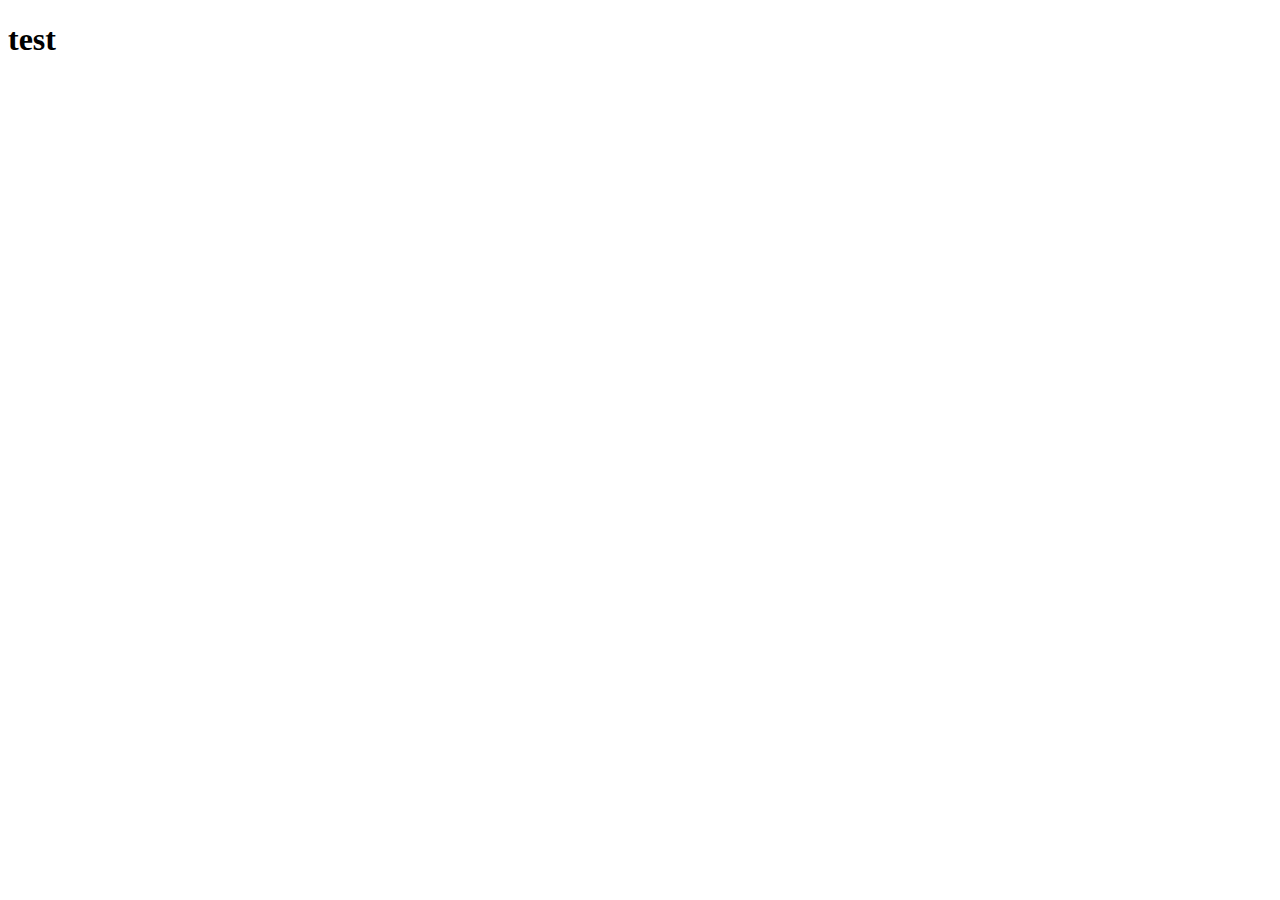
==== commit 51802905: "Update index.html" ====
--- a/index.html
+++ b/index.html
@@ -2,6 +2,9 @@
 
 <html lang="en">
 <head>
+  
+  <link rel="shortcut icon" href="/favicon/favicon.ico">
+  
   <meta charset="utf-8">
 
   <title>The HTML5 Herald</title>
@@ -13,6 +16,7 @@
 </head>
 
 <body>
+  <h1> test </h1>
   <script src="js/scripts.js"></script>
 </body>
 </html>
